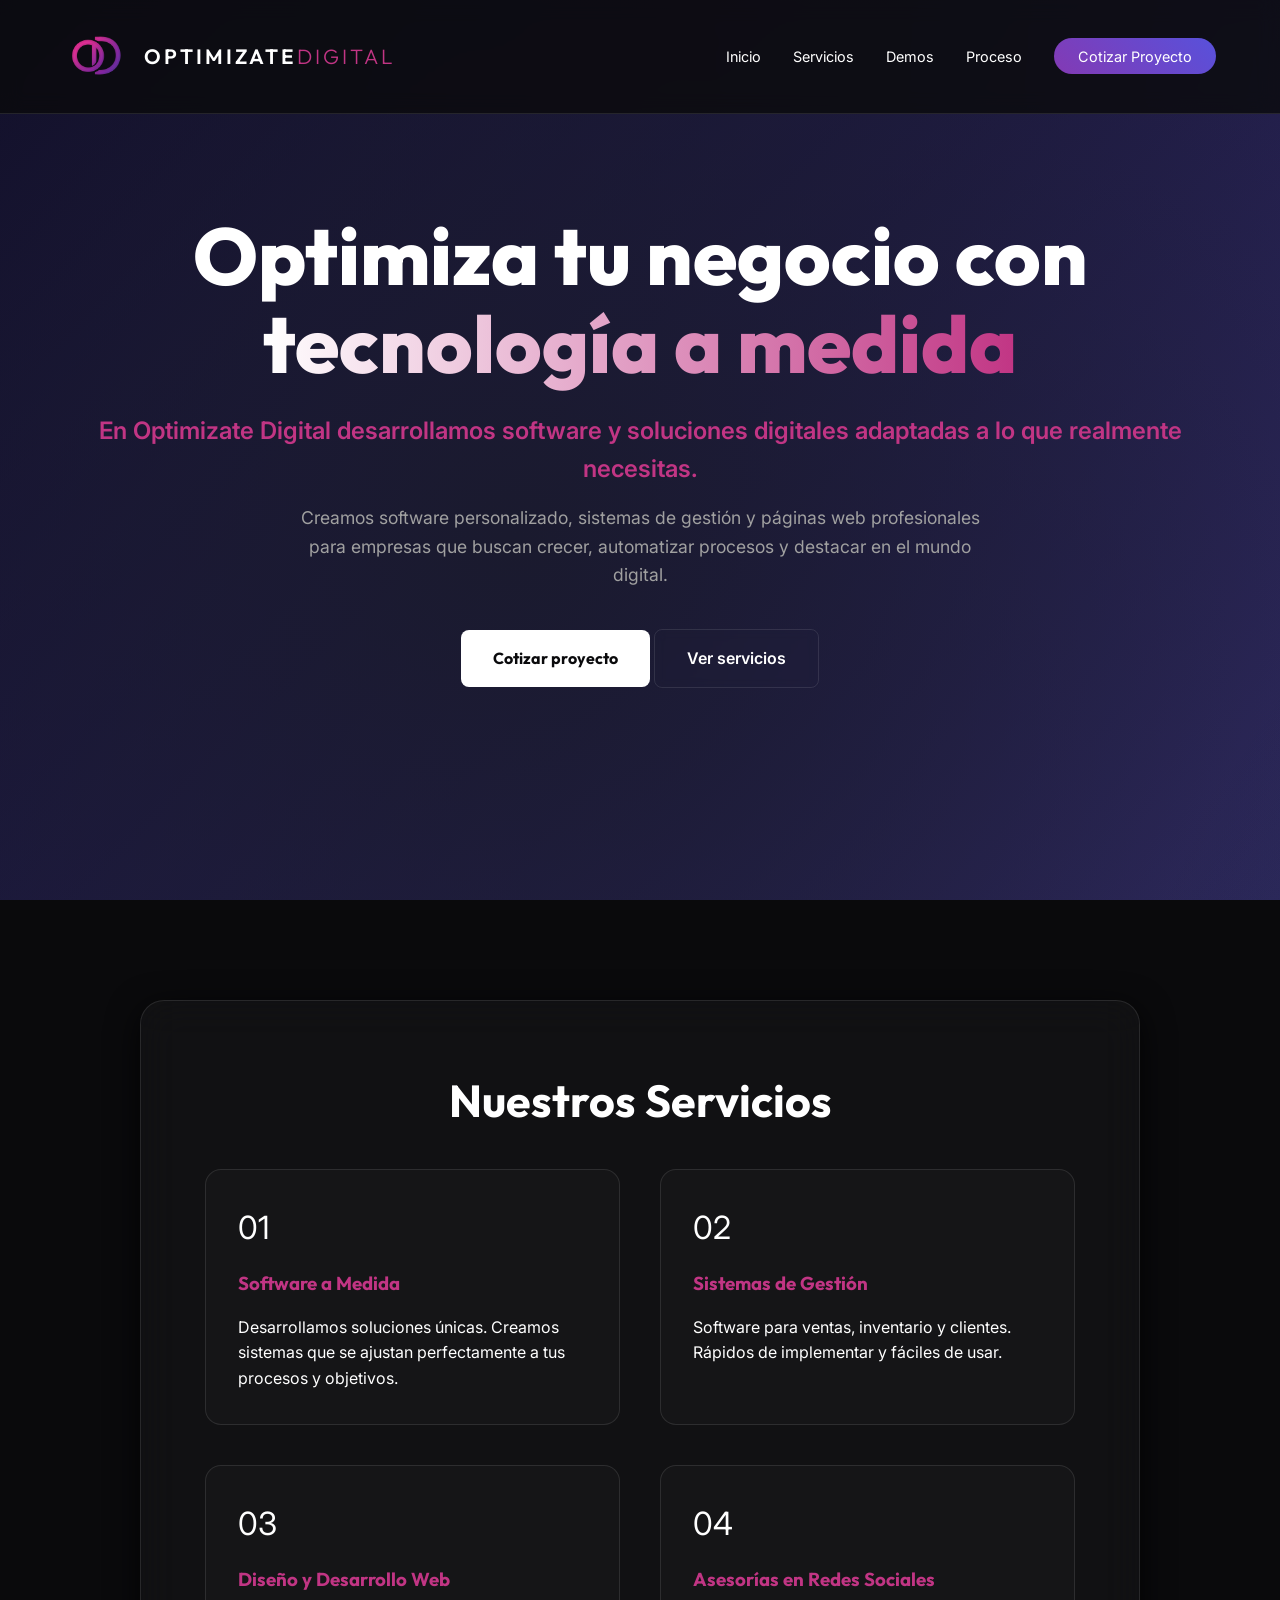
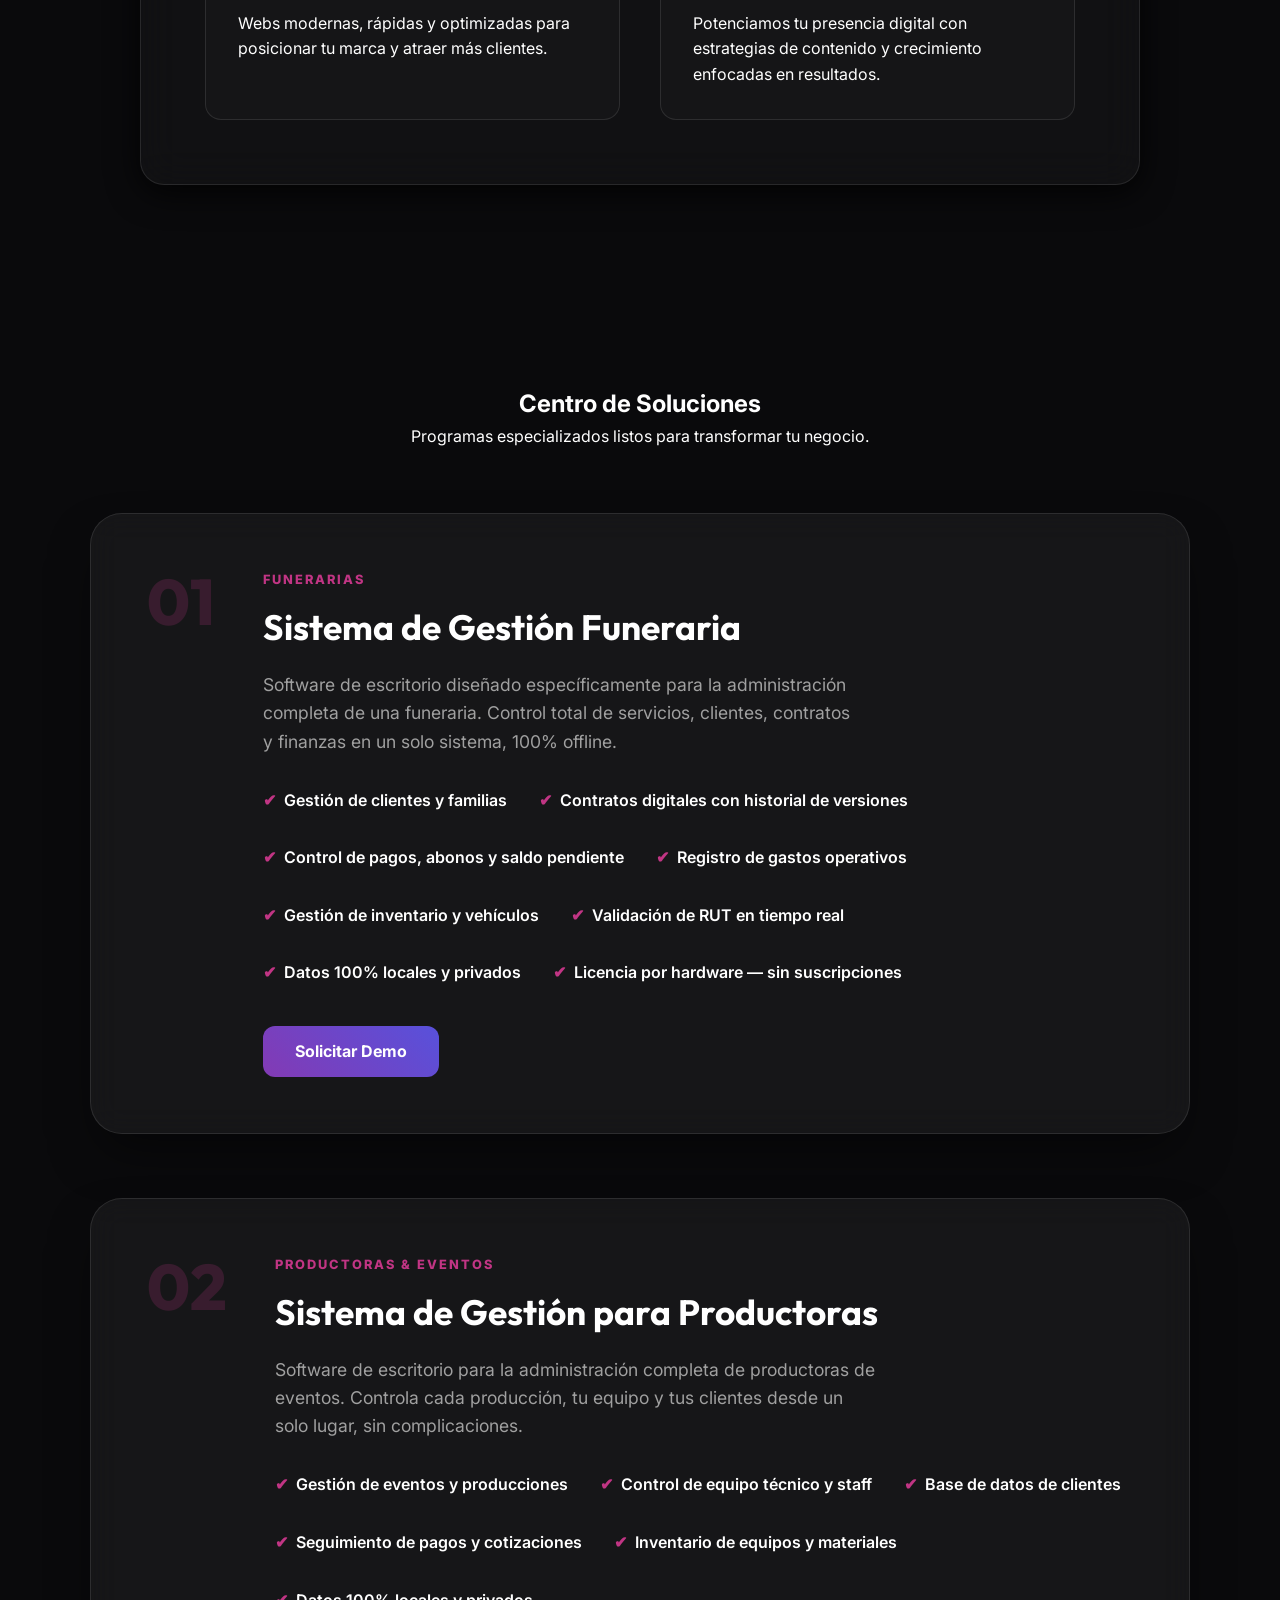
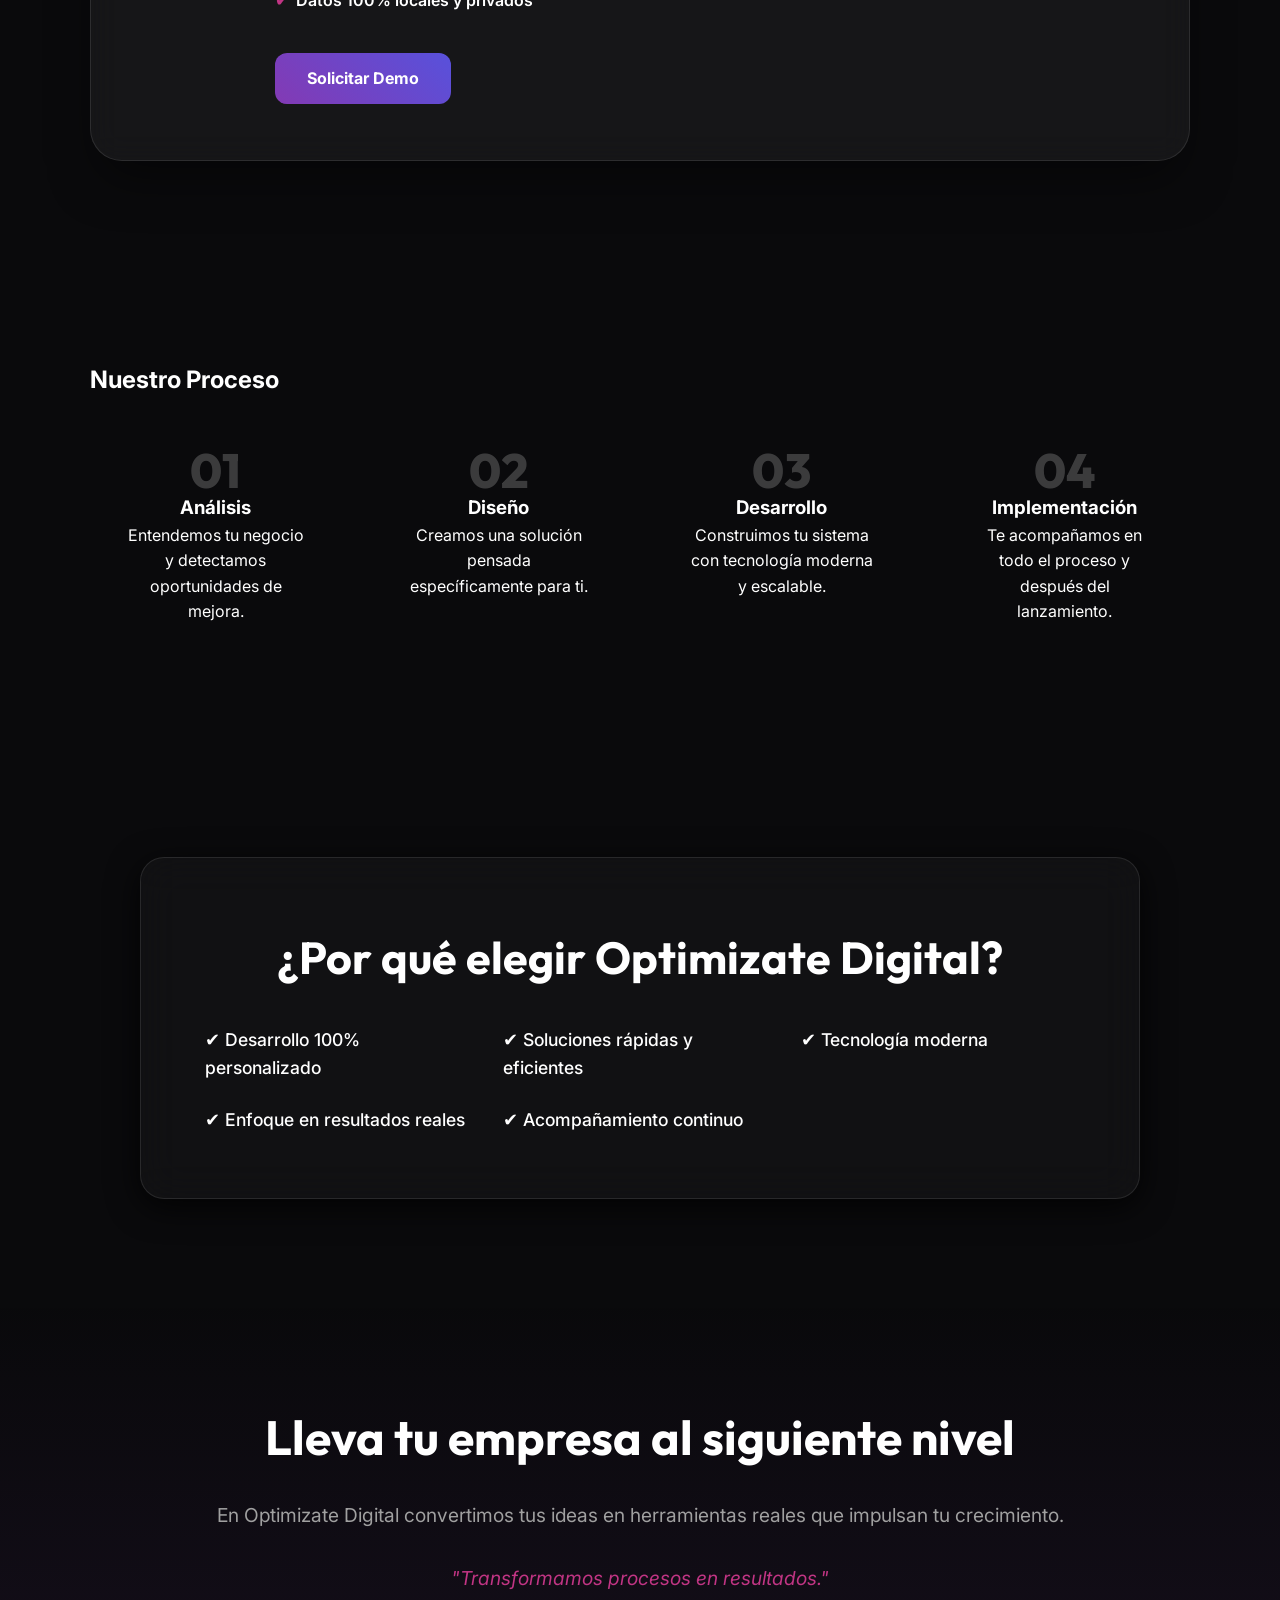
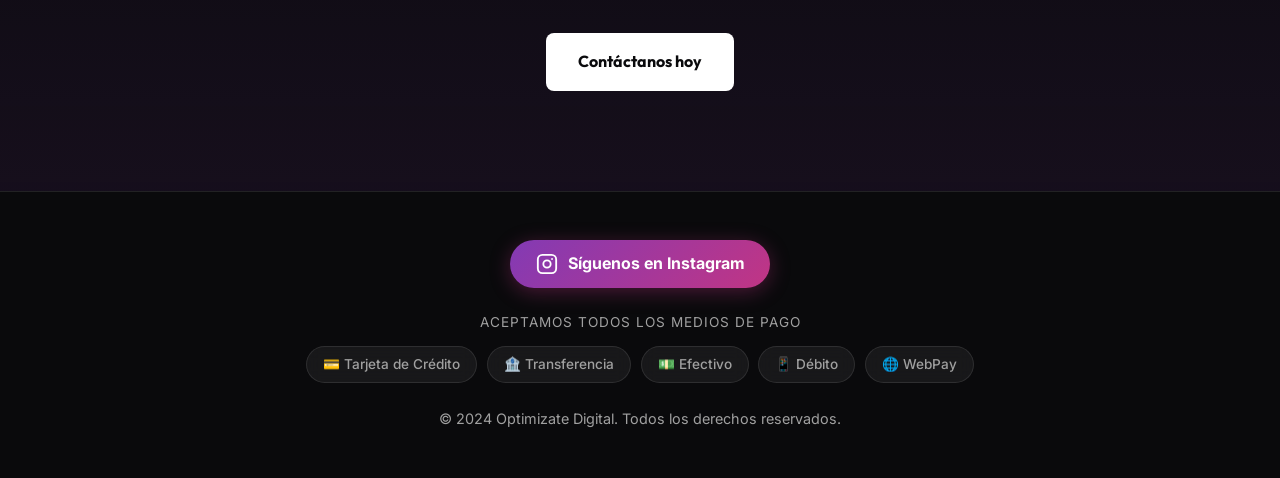
==== index.html @ 2bc9e26c "feat: actualizar correo de contacto a optimizatedigital@gmail.com" ====
<!DOCTYPE html>
<html lang="es">
<head>
    <meta charset="UTF-8">
    <meta name="viewport" content="width=device-width, initial-scale=1.0">
    <title>Optimizate Digital | Software y Soluciones a Medida</title>
    <meta name="description" content="En Optimizate Digital desarrollamos software, sistemas de gestión y páginas web profesionales adaptadas a tu negocio.">
    <link rel="preconnect" href="https://fonts.googleapis.com">
    <link rel="preconnect" href="https://fonts.gstatic.com" crossorigin>
    <link href="https://fonts.googleapis.com/css2?family=Outfit:wght@300;400;600;800&family=Inter:wght@300;400;600&display=swap" rel="stylesheet">
    <link rel="stylesheet" href="style.css">
</head>
<body>
    <div class="background-overlay"></div>
    
    <nav class="navbar">
        <a href="#home" class="logo-brand">
            <!-- Esperando tu nuevo logo (nómbralo logo.png y ponlo en esta carpeta) -->
            <img src="logo.png" alt="Logo Optimizate Digital" class="nav-logo">
            <div class="logo-text">
                OPTIMIZATE<span class="highlight">DIGITAL</span>
            </div>
        </a>
        <ul class="nav-links">
            <li><a href="#home">Inicio</a></li>
            <li><a href="#services">Servicios</a></li>
            <li><a href="#demos">Demos</a></li>
            <li><a href="#process">Proceso</a></li>
            <li><a href="#contact" class="btn-primary">Cotizar Proyecto</a></li>
        </ul>
        <button class="hamburger" id="hamburger" aria-label="Abrir menú">
            <span></span>
            <span></span>
            <span></span>
        </button>
    </nav>

    <!-- Mobile Nav Overlay -->
    <nav class="mobile-nav" id="mobileNav">
        <a href="#home" class="mobile-nav-link">Inicio</a>
        <a href="#services" class="mobile-nav-link">Servicios</a>
        <a href="#demos" class="mobile-nav-link">Demos</a>
        <a href="#process" class="mobile-nav-link">Proceso</a>
        <a href="#contact" class="btn-primary">Cotizar Proyecto</a>
    </nav>

    <main>
        <!-- Hero Section -->
        <section id="home" class="hero">
            <div class="hero-content">
                <h1 class="reveal">Optimiza tu negocio con <span>tecnología a medida</span></h1>
                <h3 class="reveal subtitle">En Optimizate Digital desarrollamos software y soluciones digitales adaptadas a lo que realmente necesitas.</h3>
                <p class="reveal description">Creamos software personalizado, sistemas de gestión y páginas web profesionales para empresas que buscan crecer, automatizar procesos y destacar en el mundo digital.</p>
                <div class="cta-group reveal">
                    <a href="#contact" class="btn-main">Cotizar proyecto</a>
                    <a href="#services" class="btn-secondary">Ver servicios</a>
                </div>
            </div>
        </section>

        <!-- Services Section -->
        <section id="services" class="details">
            <div class="glass-card reveal">
                <h2>Nuestros Servicios</h2>
                <div class="grid">
                    <div class="grid-item">
                        <div class="icon">01</div>
                        <h3>Software a Medida</h3>
                        <p>Desarrollamos soluciones únicas. Creamos sistemas que se ajustan perfectamente a tus procesos y objetivos.</p>
                    </div>
                    <div class="grid-item">
                        <div class="icon">02</div>
                        <h3>Sistemas de Gestión</h3>
                        <p>Software para ventas, inventario y clientes. Rápidos de implementar y fáciles de usar.</p>
                    </div>
                    <div class="grid-item">
                        <div class="icon">03</div>
                        <h3>Diseño y Desarrollo Web</h3>
                        <p>Webs modernas, rápidas y optimizadas para posicionar tu marca y atraer más clientes.</p>
                    </div>
                    <div class="grid-item">
                        <div class="icon">04</div>
                        <h3>Asesorías en Redes Sociales</h3>
                        <p>Potenciamos tu presencia digital con estrategias de contenido y crecimiento enfocadas en resultados.</p>
                    </div>
                </div>
            </div>
        </section>

        <!-- Demos Section -->
        <section id="demos" class="demos-container">
            <div class="container reveal">
                <div class="section-header">
                    <h2 class="section-title">Centro de Soluciones</h2>
                    <p class="section-subtitle">Programas especializados listos para transformar tu negocio.</p>
                </div>
                
                <div class="demos-list">
                    <!-- Demo 01: AURA -->
                    <article class="demo-card-v2 reveal">
                        <div class="card-number">01</div>
                        <div class="card-body">
                            <div class="card-tag">FUNERARIAS</div>
                            <h3>Sistema de Gestión Funeraria</h3>
                            <p>Software de escritorio diseñado específicamente para la administración completa de una funeraria. Control total de servicios, clientes, contratos y finanzas en un solo sistema, 100% offline.</p>
                            <ul class="card-features">
                                <li><span>✔</span> Gestión de clientes y familias</li>
                                <li><span>✔</span> Contratos digitales con historial de versiones</li>
                                <li><span>✔</span> Control de pagos, abonos y saldo pendiente</li>
                                <li><span>✔</span> Registro de gastos operativos</li>
                                <li><span>✔</span> Gestión de inventario y vehículos</li>
                                <li><span>✔</span> Validación de RUT en tiempo real</li>
                                <li><span>✔</span> Datos 100% locales y privados</li>
                                <li><span>✔</span> Licencia por hardware — sin suscripciones</li>
                            </ul>
                            <a href="#contact" class="btn-primary-small">Solicitar Demo</a>
                        </div>
                    </article>

                    <!-- Demo 02: Eventos -->
                    <article class="demo-card-v2 reveal">
                        <div class="card-number">02</div>
                        <div class="card-body">
                            <div class="card-tag">PRODUCTORAS &amp; EVENTOS</div>
                            <h3>Sistema de Gestión para Productoras</h3>
                            <p>Software de escritorio para la administración completa de productoras de eventos. Controla cada producción, tu equipo y tus clientes desde un solo lugar, sin complicaciones.</p>
                            <ul class="card-features">
                                <li><span>✔</span> Gestión de eventos y producciones</li>
                                <li><span>✔</span> Control de equipo técnico y staff</li>
                                <li><span>✔</span> Base de datos de clientes</li>
                                <li><span>✔</span> Seguimiento de pagos y cotizaciones</li>
                                <li><span>✔</span> Inventario de equipos y materiales</li>
                                <li><span>✔</span> Datos 100% locales y privados</li>
                            </ul>
                            <a href="#contact" class="btn-primary-small">Solicitar Demo</a>
                        </div>
                    </article>
                </div>
            </div>
        </section>

        <!-- Process Section -->
        <section id="process" class="process-section">
            <div class="container reveal">
                <h2 class="section-title">Nuestro Proceso</h2>
                <div class="process-grid">
                    <div class="process-step">
                        <span class="step-number">01</span>
                        <h3>Análisis</h3>
                        <p>Entendemos tu negocio y detectamos oportunidades de mejora.</p>
                    </div>
                    <div class="process-step">
                        <span class="step-number">02</span>
                        <h3>Diseño</h3>
                        <p>Creamos una solución pensada específicamente para ti.</p>
                    </div>
                    <div class="process-step">
                        <span class="step-number">03</span>
                        <h3>Desarrollo</h3>
                        <p>Construimos tu sistema con tecnología moderna y escalable.</p>
                    </div>
                    <div class="process-step">
                        <span class="step-number">04</span>
                        <h3>Implementación</h3>
                        <p>Te acompañamos en todo el proceso y después del lanzamiento.</p>
                    </div>
                </div>
            </div>
        </section>

        <!-- Why Us Section -->
        <section id="why-us" class="why-us">
            <div class="glass-card reveal">
                <h2>¿Por qué elegir Optimizate Digital?</h2>
                <ul class="check-list">
                    <li>✔ Desarrollo 100% personalizado</li>
                    <li>✔ Soluciones rápidas y eficientes</li>
                    <li>✔ Tecnología moderna</li>
                    <li>✔ Enfoque en resultados reales</li>
                    <li>✔ Acompañamiento continuo</li>
                </ul>
            </div>
        </section>

        <!-- Final CTA -->
        <section id="contact" class="final-cta reveal">
            <h2>Lleva tu empresa al siguiente nivel</h2>
            <p>En Optimizate Digital convertimos tus ideas en herramientas reales que impulsan tu crecimiento.</p>
            <p class="slogan">"Transformamos procesos en resultados."</p>
            <a href="mailto:optimizatedigital@gmail.com" class="btn-main">Contáctanos hoy</a>
        </section>
    </main>

    <footer class="footer">
        <div class="social-links" style="margin-bottom: 1rem;">
            <a href="https://www.instagram.com/optimizate_digital?igsh=MXhqeW9xbjgxbDViNw%3D%3D&utm_source=qr" target="_blank" rel="noopener noreferrer" class="instagram-link">
                <svg xmlns="http://www.w3.org/2000/svg" width="22" height="22" viewBox="0 0 24 24" fill="none" stroke="currentColor" stroke-width="2" stroke-linecap="round" stroke-linejoin="round">
                    <rect x="2" y="2" width="20" height="20" rx="5" ry="5"></rect>
                    <circle cx="12" cy="12" r="4"></circle>
                    <circle cx="17.5" cy="6.5" r="1" fill="currentColor" stroke="none"></circle>
                </svg>
                Síguenos en Instagram
            </a>
        </div>

        <!-- Medios de Pago -->
        <div class="payment-methods">
            <p class="payment-title">Aceptamos todos los medios de pago</p>
            <div class="payment-icons">
                <span class="payment-badge">💳 Tarjeta de Crédito</span>
                <span class="payment-badge">🏦 Transferencia</span>
                <span class="payment-badge">💵 Efectivo</span>
                <span class="payment-badge">📱 Débito</span>
                <span class="payment-badge">🌐 WebPay</span>
            </div>
        </div>

        <p>&copy; 2024 Optimizate Digital. Todos los derechos reservados.</p>
    </footer>

    <script src="script.js"></script>
    <script>
        // Hamburger menu toggle
        const hamburger = document.getElementById('hamburger');
        const mobileNav = document.getElementById('mobileNav');
        const mobileLinks = mobileNav.querySelectorAll('a');

        hamburger.addEventListener('click', () => {
            hamburger.classList.toggle('active');
            mobileNav.classList.toggle('open');
            document.body.style.overflow = mobileNav.classList.contains('open') ? 'hidden' : '';
        });

        mobileLinks.forEach(link => {
            link.addEventListener('click', () => {
                hamburger.classList.remove('active');
                mobileNav.classList.remove('open');
                document.body.style.overflow = '';
            });
        });
    </script>
</body>
</html>
---- style.css ----
:root {
    --primary: #833ab4;
    --primary-light: #c13584;
    --accent: #5851db;
    --background: #0a0a0c;
    --glass: rgba(255, 255, 255, 0.03);
    --glass-bg: rgba(255, 255, 255, 0.06);
    --glass-border: rgba(255, 255, 255, 0.1);
    --text: #ffffff;
    --text-dim: #a0a0a0;
    --font-heading: 'Outfit', sans-serif;
    --font-body: 'Inter', sans-serif;
    --shadow: 0 8px 32px 0 rgba(0, 0, 0, 0.8);
}

* {
    margin: 0;
    padding: 0;
    box-sizing: border-box;
    scroll-behavior: smooth;
}

body {
    background-color: var(--background);
    color: var(--text);
    font-family: var(--font-body);
    line-height: 1.6;
    overflow-x: hidden;
}

.background-overlay {
    position: fixed;
    top: 0;
    left: 0;
    width: 100%;
    height: 100%;
    z-index: -1;
    background: radial-gradient(circle at 20% 30%, #1a1a2e 0%, transparent 40%),
                radial-gradient(circle at 80% 70%, #16213e 0%, transparent 40%),
                linear-gradient(135deg, #0f0c29, #302b63, #24243e);
    background-size: 200% 200%;
    animation: gradientMove 15s ease infinite;
}

@keyframes gradientMove {
    0% { background-position: 0% 50%; }
    50% { background-position: 100% 50%; }
    100% { background-position: 0% 50%; }
}

/* Navbar */
.navbar {
    position: fixed;
    top: 0;
    width: 100%;
    display: flex;
    justify-content: space-between;
    align-items: center;
    padding: 1rem 5%;
    background: rgba(10, 10, 12, 0.9);
    backdrop-filter: blur(10px);
    z-index: 1000;
    border-bottom: 1px solid var(--glass-border);
}

/* Hamburger Menu */
.hamburger {
    display: none;
    flex-direction: column;
    justify-content: center;
    gap: 5px;
    cursor: pointer;
    padding: 4px;
    background: none;
    border: none;
    z-index: 1100;
}

.hamburger span {
    display: block;
    width: 24px;
    height: 2px;
    background: var(--text);
    border-radius: 2px;
    transition: all 0.3s ease;
}

.hamburger.active span:nth-child(1) {
    transform: translateY(7px) rotate(45deg);
}

.hamburger.active span:nth-child(2) {
    opacity: 0;
}

.hamburger.active span:nth-child(3) {
    transform: translateY(-7px) rotate(-45deg);
}

.mobile-nav {
    display: none;
    position: fixed;
    top: 0;
    left: 0;
    width: 100%;
    height: 100vh;
    background: rgba(10, 10, 12, 0.97);
    backdrop-filter: blur(20px);
    z-index: 999;
    flex-direction: column;
    align-items: center;
    justify-content: center;
    gap: 2.5rem;
}

.mobile-nav.open {
    display: flex;
}

.mobile-nav a {
    text-decoration: none;
    color: var(--text);
    font-size: 1.6rem;
    font-family: var(--font-heading);
    font-weight: 600;
    transition: color 0.3s;
}

.mobile-nav a:hover {
    color: var(--primary-light);
}

.mobile-nav .btn-primary {
    font-size: 1.1rem;
    padding: 0.8rem 2rem;
}

.logo-brand {
    display: flex;
    align-items: center;
    gap: 15px;
    text-decoration: none !important;
    transition: opacity 0.3s;
}

.nav-logo {
    height: 65px; /* Altura ideal, sin márgenes blancos */
    width: auto;
    object-fit: contain;
}

.logo-text {
    font-family: var(--font-heading);
    font-weight: 600; /* Se reduce el grosor para dar un aspecto más premium */
    font-size: 1.3rem; /* Tamaño más sutil */
    letter-spacing: 3px; /* Más espaciado entre letras es clave en diseño elegante */
    color: var(--text) !important;
}

.logo-text .highlight {
    color: var(--primary-light) !important;
    font-weight: 300;
}

.logo-brand:hover {
    opacity: 0.8;
}

.nav-links {
    display: flex;
    list-style: none;
    gap: 2rem;
    align-items: center;
}

.nav-links a {
    text-decoration: none;
    color: var(--text);
    font-weight: 400;
    font-size: 0.9rem;
    transition: color 0.3s;
}

.nav-links a:hover {
    color: var(--primary-light);
}

/* Buttons */
.btn-primary {
    background: linear-gradient(45deg, var(--primary), var(--accent));
    padding: 0.6rem 1.5rem;
    border-radius: 50px;
    font-weight: 600;
}

.btn-main {
    display: inline-block;
    padding: 1rem 2rem;
    background: var(--text);
    color: var(--background);
    text-decoration: none;
    border-radius: 8px;
    font-weight: 700;
    font-family: var(--font-heading);
    transition: transform 0.3s, box-shadow 0.3s;
}

.btn-main:hover {
    transform: translateY(-3px);
    box-shadow: 0 10px 20px rgba(255,255,255,0.1);
}

.btn-secondary {
    display: inline-block;
    padding: 1rem 2rem;
    border: 1px solid var(--glass-border);
    color: var(--text);
    text-decoration: none;
    border-radius: 8px;
    font-weight: 600;
    backdrop-filter: blur(5px);
    transition: background 0.3s;
}

.btn-secondary:hover {
    background: var(--glass);
}

/* Hero Section */
.hero {
    height: 100vh;
    display: flex;
    align-items: center;
    justify-content: center;
    text-align: center;
    padding: 0 5%;
}

.hero-content h1 {
    font-family: var(--font-heading);
    font-size: clamp(2.5rem, 8vw, 5rem);
    line-height: 1.1;
    margin-bottom: 1.5rem;
    font-weight: 800;
}

.hero-content h1 span {
    background: linear-gradient(to right, #fff, var(--primary-light));
    -webkit-background-clip: text;
    -webkit-text-fill-color: transparent;
}

.hero-content h3.subtitle {
    font-size: 1.5rem;
    color: var(--primary-light);
    margin-bottom: 1rem;
    font-weight: 600;
}

.hero-content p.description {
    font-size: 1.1rem;
    color: var(--text-dim);
    max-width: 700px;
    margin: 0 auto 2.5rem;
}

/* Sections */
.details, .process-section, .why-us, .final-cta {
    padding: 100px 5%;
    display: flex;
    flex-direction: column;
    align-items: center;
}

.glass-card {
    background: var(--glass);
    backdrop-filter: blur(20px);
    border: 1px solid var(--glass-border);
    border-radius: 24px;
    padding: 4rem;
    max-width: 1000px;
    box-shadow: var(--shadow);
    width: 100%;
}

.glass-card h2 {
    font-family: var(--font-heading);
    font-size: 2.8rem;
    margin-bottom: 2rem;
    text-align: center;
}

.grid {
    display: grid;
    grid-template-columns: repeat(auto-fit, minmax(280px, 1fr));
    gap: 2.5rem;
    margin-top: 2rem;
}

.grid-item {
    padding: 2rem;
    background: rgba(255, 255, 255, 0.02);
    border-radius: 16px;
    border: 1px solid var(--glass-border);
    transition: transform 0.3s;
}

.grid-item:hover {
    transform: translateY(-10px);
    background: rgba(255, 255, 255, 0.05);
}

.grid-item .icon {
    font-size: 2rem;
    margin-bottom: 1rem;
}

.grid-item h3 {
    font-family: var(--font-heading);
    margin-bottom: 1rem;
    color: var(--primary-light);
}

/* Process Section */
.process-grid {
    display: grid;
    grid-template-columns: repeat(auto-fit, minmax(200px, 1fr));
    gap: 2rem;
    width: 100%;
    max-width: 1100px;
}

.process-step {
    text-align: center;
    position: relative;
    padding: 2rem;
}

.step-number {
    font-family: var(--font-heading);
    font-size: 3rem;
    font-weight: 800;
    opacity: 0.2;
    display: block;
    margin-bottom: -1rem;
}

/* Why Us List */
.check-list {
    list-style: none;
    display: grid;
    grid-template-columns: repeat(auto-fit, minmax(250px, 1fr));
    gap: 1.5rem;
}

.check-list li {
    font-size: 1.1rem;
    font-weight: 500;
}

/* Final CTA */
.final-cta {
    text-align: center;
    background: linear-gradient(to bottom, transparent, rgba(131, 58, 180, 0.1));
}

.final-cta h2 {
    font-size: 3rem;
    font-family: var(--font-heading);
    margin-bottom: 1.5rem;
}

.final-cta p {
    font-size: 1.2rem;
    margin-bottom: 2rem;
    color: var(--text-dim);
}

.final-cta .slogan {
    font-style: italic;
    color: var(--primary-light);
    margin-bottom: 2.5rem;
}

/* Demos Section V2 */
.demos-container {
    padding: 100px 5%;
}

.section-header {
    text-align: center;
    margin-bottom: 4rem;
}

.demos-list {
    display: flex;
    flex-direction: column;
    gap: 4rem;
    max-width: 1100px;
    margin: 0 auto;
}

.demo-card-v2 {
    display: flex;
    gap: 3rem;
    background: rgba(255, 255, 255, 0.05);
    backdrop-filter: blur(15px);
    border: 1px solid rgba(255, 255, 255, 0.1);
    padding: 3.5rem;
    border-radius: 32px;
    position: relative;
    box-shadow: 0 25px 50px -12px rgba(0, 0, 0, 0.5);
    transition: transform 0.3s ease, border-color 0.3s;
}

.demo-card-v2:hover {
    transform: translateY(-5px);
    border-color: var(--primary-light);
}

.card-number {
    font-family: var(--font-heading);
    font-size: 4rem;
    font-weight: 800;
    color: var(--primary-light);
    opacity: 0.2;
    line-height: 1;
}

.card-body {
    flex: 1;
}

.card-tag {
    font-size: 0.8rem;
    font-weight: 800;
    color: var(--primary-light);
    letter-spacing: 2px;
    margin-bottom: 0.5rem;
}

.card-body h3 {
    font-family: var(--font-heading);
    font-size: 2.2rem;
    margin-bottom: 1rem;
}

.card-body p {
    font-size: 1.1rem;
    color: var(--text-dim);
    margin-bottom: 2rem;
    max-width: 600px;
}

.card-features {
    list-style: none;
    padding: 0;
    margin-bottom: 2.5rem;
    display: flex;
    gap: 2rem;
    flex-wrap: wrap;
}

.card-features li {
    display: flex;
    align-items: center;
    gap: 0.5rem;
    font-weight: 600;
}

.card-features li span {
    color: var(--primary-light);
}

.btn-primary-small {
    display: inline-block;
    padding: 0.8rem 2rem;
    background: linear-gradient(45deg, var(--primary), var(--accent));
    color: white;
    text-decoration: none;
    border-radius: 12px;
    font-weight: 700;
    transition: opacity 0.3s;
}

.btn-primary-small:hover {
    opacity: 0.9;
}



/* Footer */
.footer {
    padding: 3rem 5%;
    text-align: center;
    border-top: 1px solid var(--glass-border);
    color: var(--text-dim);
    font-size: 0.9rem;
}

.instagram-link {
    display: inline-flex;
    align-items: center;
    gap: 10px;
    color: #ffffff;
    text-decoration: none;
    font-weight: 700;
    font-size: 1rem;
    background: linear-gradient(135deg, #833ab4, #c13584);
    padding: 0.7rem 1.6rem;
    border-radius: 50px;
    box-shadow: 0 4px 20px rgba(193, 53, 132, 0.35);
    transition: opacity 0.3s, transform 0.3s;
}

.instagram-link:hover {
    opacity: 0.85;
    transform: translateY(-2px);
}

/* Medios de Pago */
.payment-methods {
    margin: 1.5rem 0;
}

.payment-title {
    font-size: 0.85rem;
    color: var(--text-dim);
    letter-spacing: 1px;
    text-transform: uppercase;
    margin-bottom: 0.8rem;
}

.payment-icons {
    display: flex;
    flex-wrap: wrap;
    justify-content: center;
    gap: 0.6rem;
}

.payment-badge {
    display: inline-flex;
    align-items: center;
    gap: 6px;
    padding: 0.4rem 1rem;
    border-radius: 999px;
    border: 1px solid var(--glass-border);
    background: var(--glass-bg);
    color: var(--text-dim);
    font-size: 0.85rem;
    font-weight: 500;
    backdrop-filter: blur(8px);
}

/* Reveal Animation */
.reveal {
    opacity: 0;
    transform: translateY(30px);
    transition: all 1s ease-out;
}

.reveal.active {
    opacity: 1;
    transform: translateY(0);
}

/* =====================
   RESPONSIVE - MOBILE
===================== */
@media (max-width: 768px) {

    /* Navbar */
    .nav-links { display: none; }
    .hamburger { display: flex; }
    .navbar { padding: 0.9rem 5%; }
    .nav-logo { height: 48px; }
    .logo-text { font-size: 1rem; letter-spacing: 2px; }

    /* Hero */
    .hero { padding: 0 6%; height: auto; min-height: 100svh; padding-top: 90px; padding-bottom: 60px; }
    .hero-content h1 { font-size: clamp(2rem, 9vw, 3rem); margin-bottom: 1rem; }
    .hero-content h3.subtitle { font-size: 1rem; margin-bottom: 0.8rem; }
    .hero-content p.description { font-size: 0.95rem; margin-bottom: 2rem; }
    .cta-group {
        display: flex;
        flex-direction: column;
        align-items: center;
        gap: 1rem;
    }
    .btn-main, .btn-secondary { width: 100%; text-align: center; padding: 0.9rem 1.5rem; }

    /* Sections general */
    .details, .process-section, .why-us, .final-cta {
        padding: 60px 5%;
    }

    /* Glass Card */
    .glass-card { padding: 1.8rem 1.5rem; border-radius: 18px; }
    .glass-card h2 { font-size: 1.8rem; margin-bottom: 1.5rem; }

    /* Services Grid */
    .grid { grid-template-columns: 1fr; gap: 1.2rem; }
    .grid-item { padding: 1.5rem; }

    /* Process Section */
    .process-grid {
        grid-template-columns: 1fr 1fr;
        gap: 1rem;
    }
    .process-step { padding: 1.2rem; }
    .step-number { font-size: 2.2rem; }

    /* Why Us */
    .check-list {
        grid-template-columns: 1fr;
        gap: 1rem;
    }
    .check-list li { font-size: 1rem; }

    /* Demos Section */
    .demos-container { padding: 60px 5%; }
    .section-header { margin-bottom: 2rem; }
    .section-header h2 { font-size: 1.9rem; }
    .demos-list { gap: 2rem; }
    .demo-card-v2 {
        flex-direction: column;
        padding: 1.8rem 1.5rem;
        border-radius: 20px;
        gap: 0.8rem;
    }
    .card-number { font-size: 2.8rem; margin-bottom: 0; }
    .card-body h3 { font-size: 1.5rem; margin-bottom: 0.7rem; }
    .card-body p { font-size: 0.95rem; margin-bottom: 1.5rem; }
    .card-features {
        flex-direction: column;
        gap: 0.5rem;
        margin-bottom: 1.5rem;
    }
    .card-features li { font-size: 0.9rem; }
    .btn-primary-small { width: 100%; text-align: center; padding: 0.9rem; }

    /* Final CTA */
    .final-cta h2 { font-size: 1.9rem; }
    .final-cta p { font-size: 1rem; }
    .final-cta .btn-main { width: auto; }

    /* Footer */
    .footer { padding: 2rem 5%; }
    .payment-icons { gap: 0.4rem; }
    .payment-badge { font-size: 0.78rem; padding: 0.3rem 0.7rem; }
}
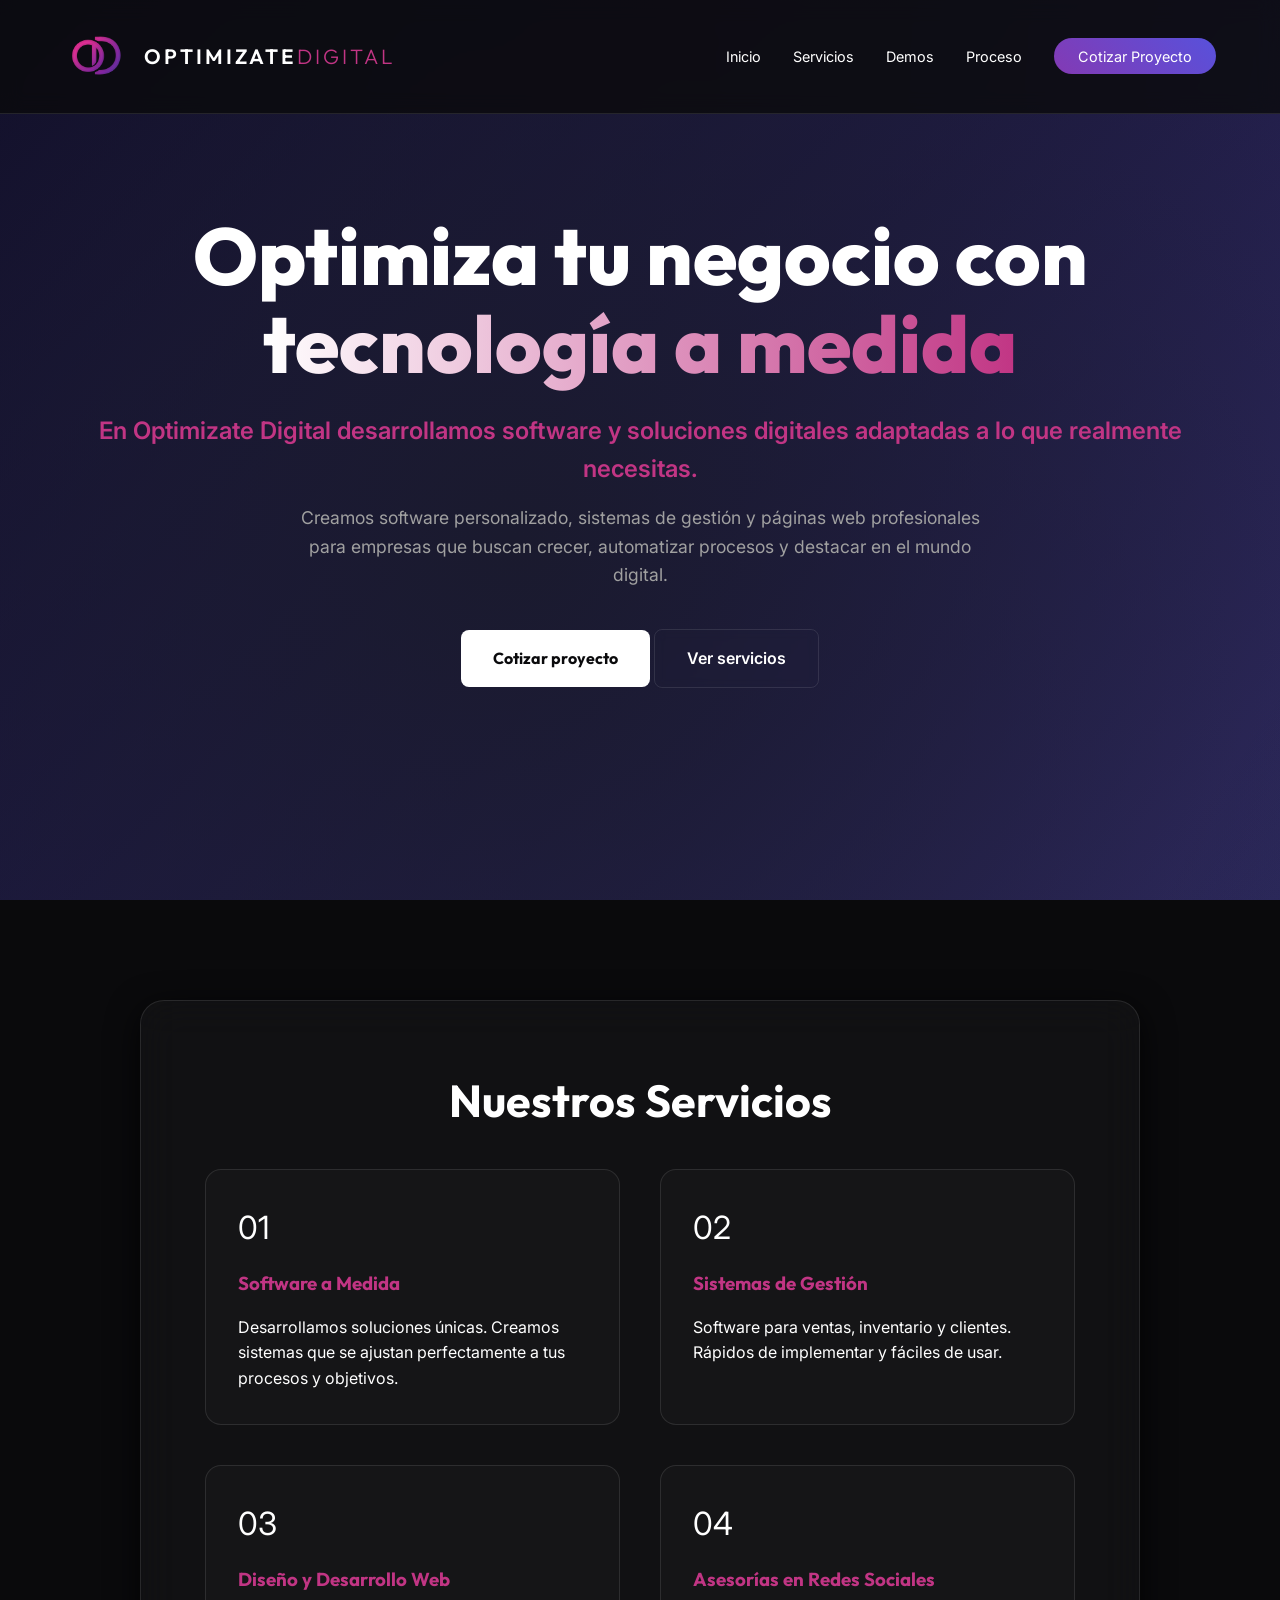
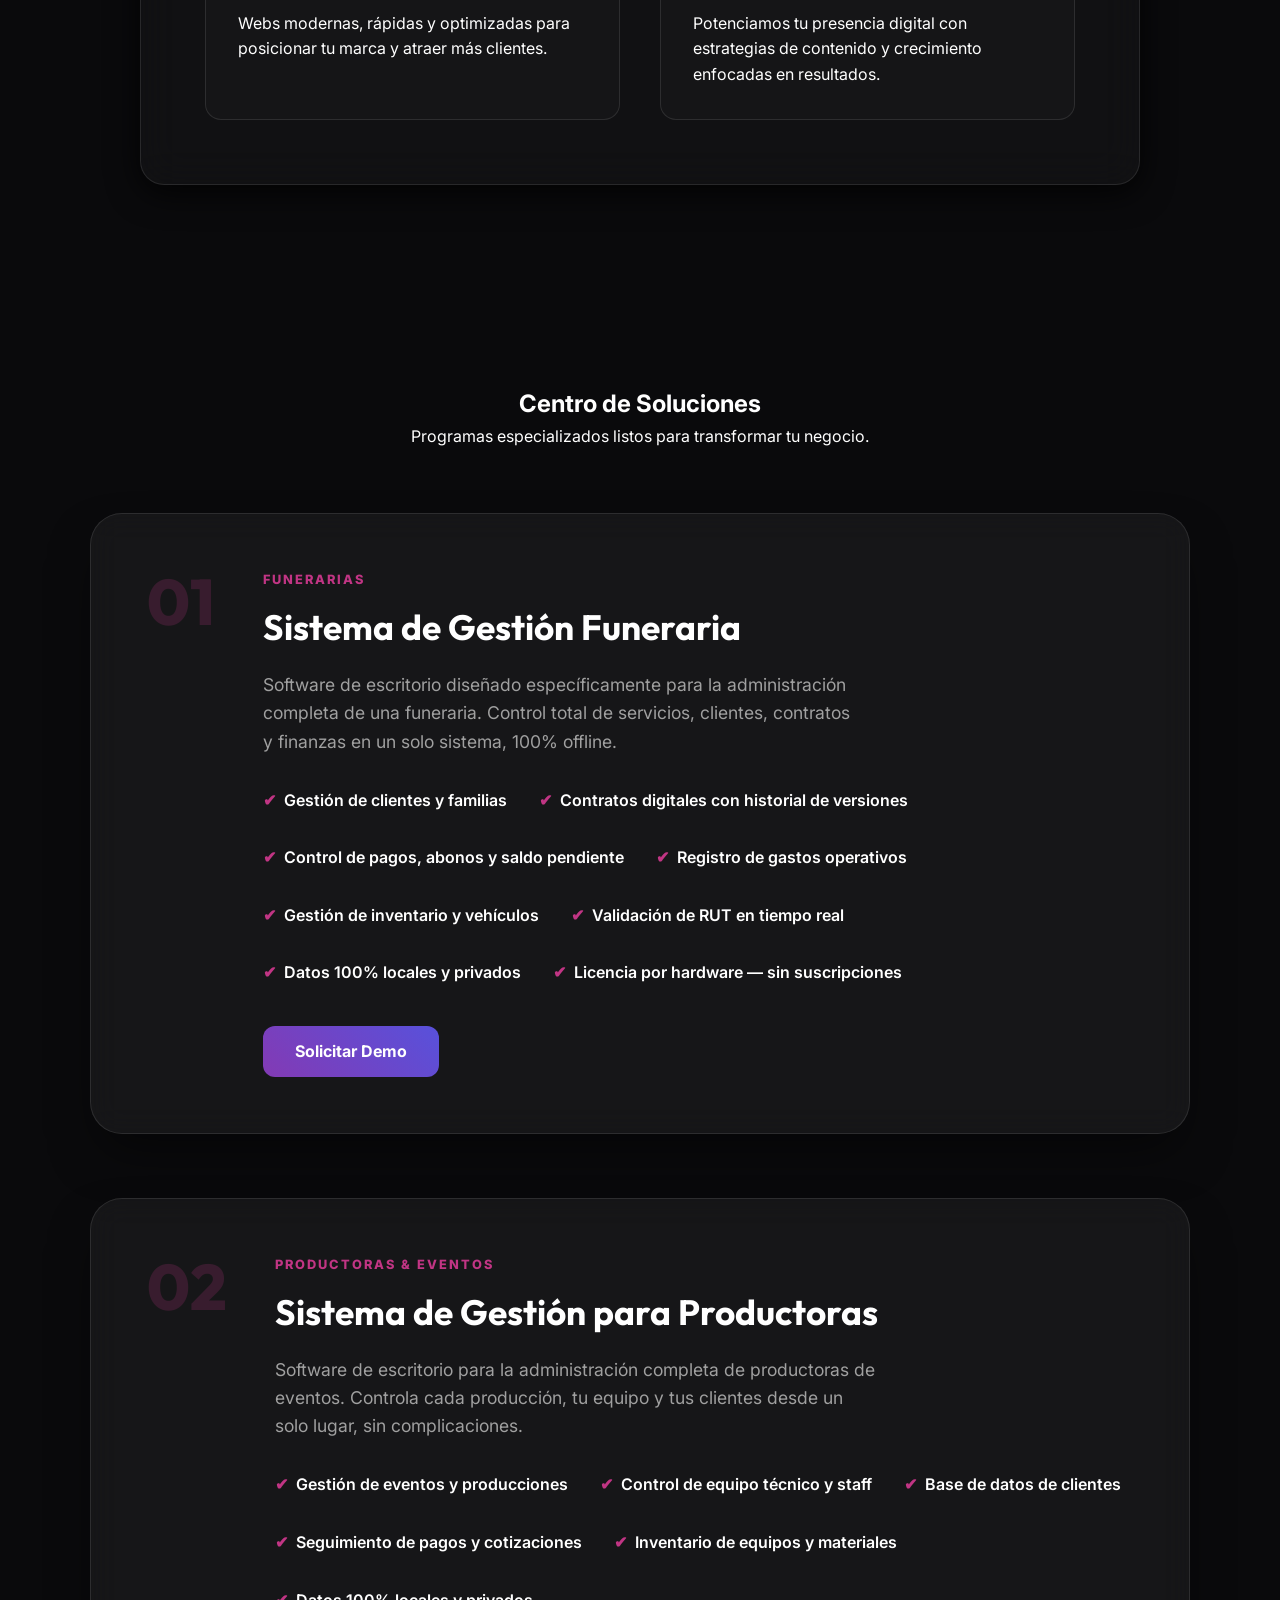
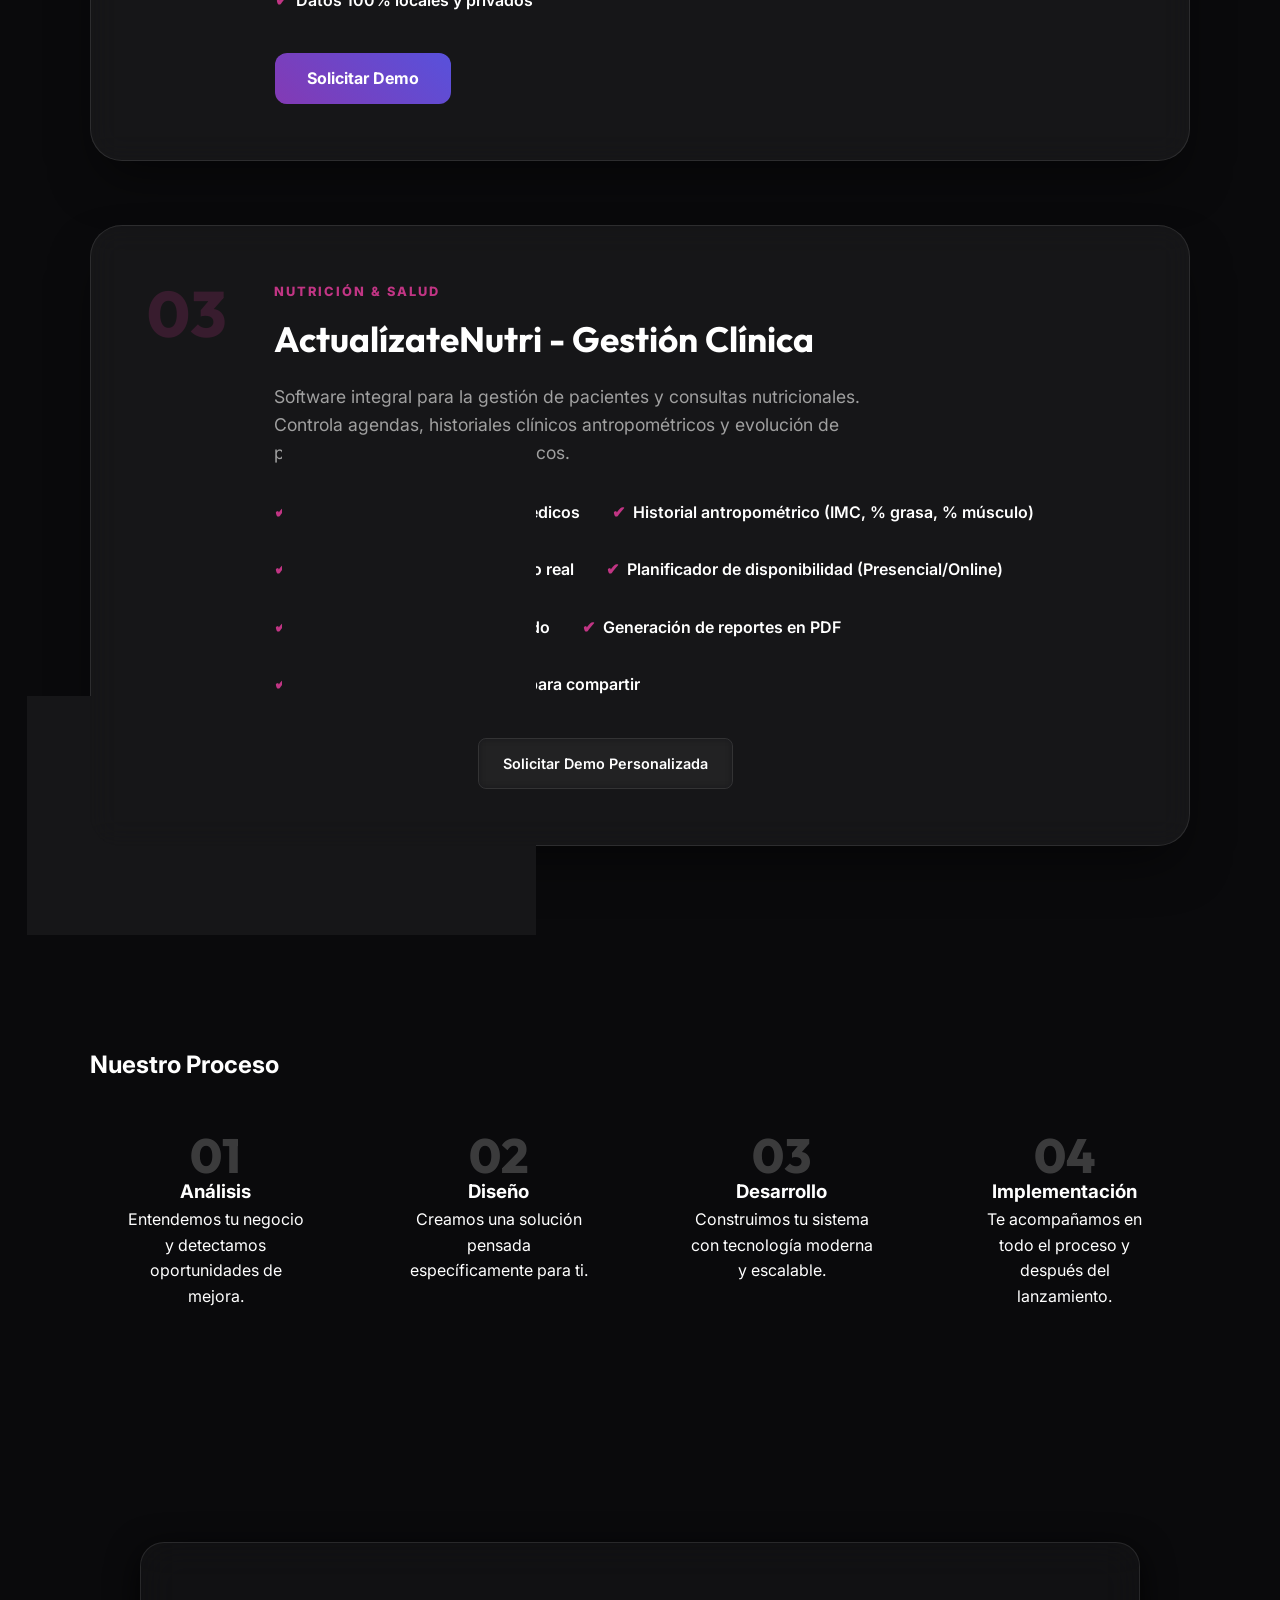
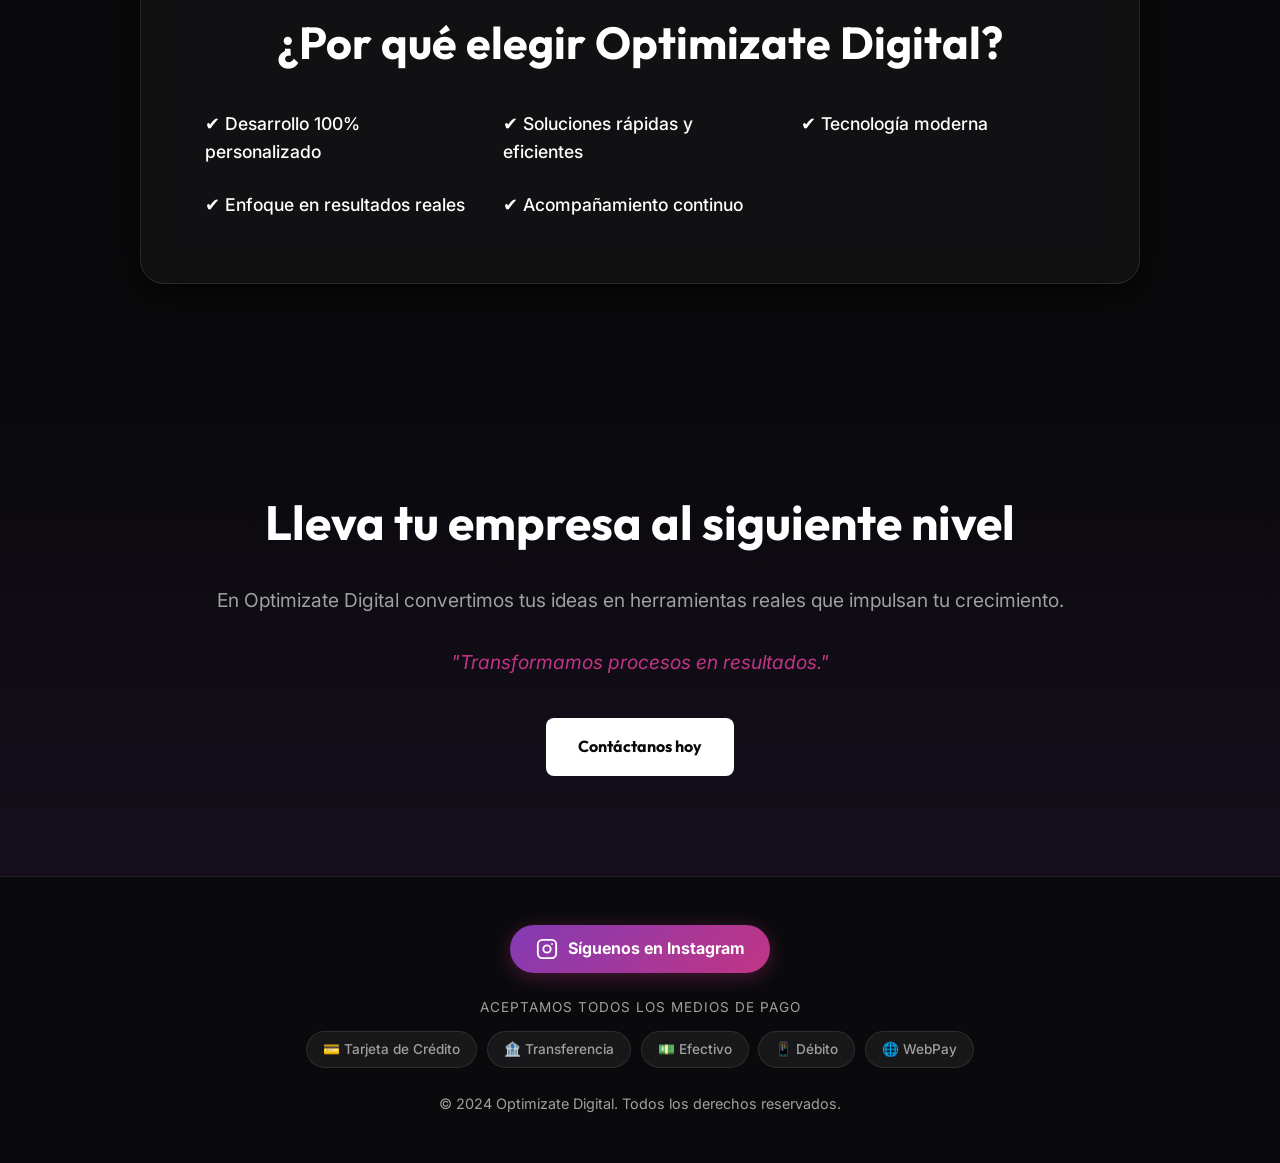
==== commit 8ffd8676: "Add ActualízateNutri demo and update landing page" ====
--- a/index.html
+++ b/index.html
@@ -135,6 +135,29 @@
                             <a href="#contact" class="btn-primary-small">Solicitar Demo</a>
                         </div>
                     </article>
+
+                    <!-- Demo 03: ActualízateNutri -->
+                    <article class="demo-card-v2 reveal">
+                        <div class="card-number">03</div>
+                        <div class="card-body">
+                            <div class="card-tag">NUTRICIÓN &amp; SALUD</div>
+                            <h3>ActualízateNutri - Gestión Clínica</h3>
+                            <p>Software integral para la gestión de pacientes y consultas nutricionales. Controla agendas, historiales clínicos antropométricos y evolución de pacientes con gráficos automáticos.</p>
+                            <ul class="card-features">
+                                <li><span>✔</span> Ficha clínica y antecedentes médicos</li>
+                                <li><span>✔</span> Historial antropométrico (IMC, % grasa, % músculo)</li>
+                                <li><span>✔</span> Gráficos de evolución en tiempo real</li>
+                                <li><span>✔</span> Planificador de disponibilidad (Presencial/Online)</li>
+                                <li><span>✔</span> Agendamiento de citas integrado</li>
+                                <li><span>✔</span> Generación de reportes en PDF</li>
+                                <li><span>✔</span> Link de reserva personalizado para compartir</li>
+                            </ul>
+                            <div style="display: flex; gap: 1rem; flex-wrap: wrap;">
+                                <a href="demo-nutricion/index.html" class="btn-primary-small" target="_blank">Probar Software</a>
+                                <a href="#contact" class="btn-secondary" style="padding: 0.8rem 1.5rem; font-size: 0.9rem;">Solicitar Demo Personalizada</a>
+                            </div>
+                        </div>
+                    </article>
                 </div>
             </div>
         </section>
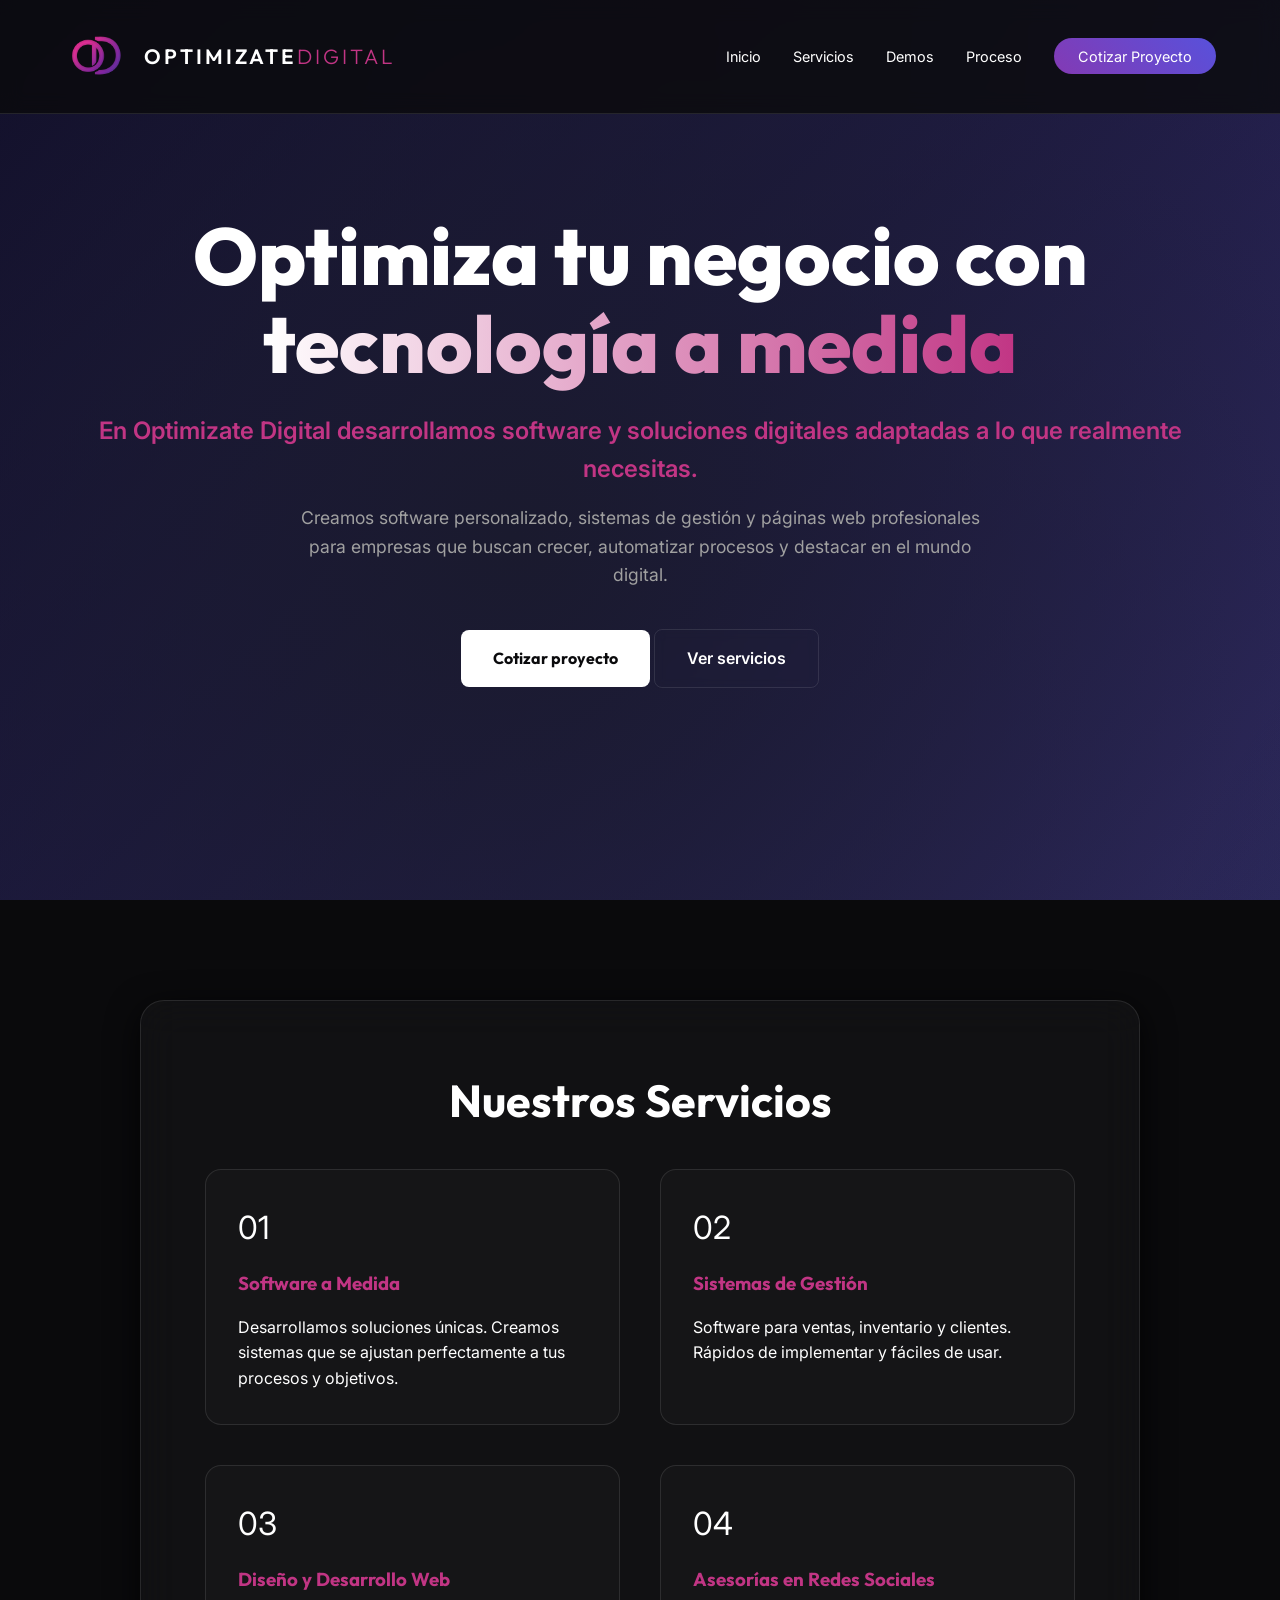
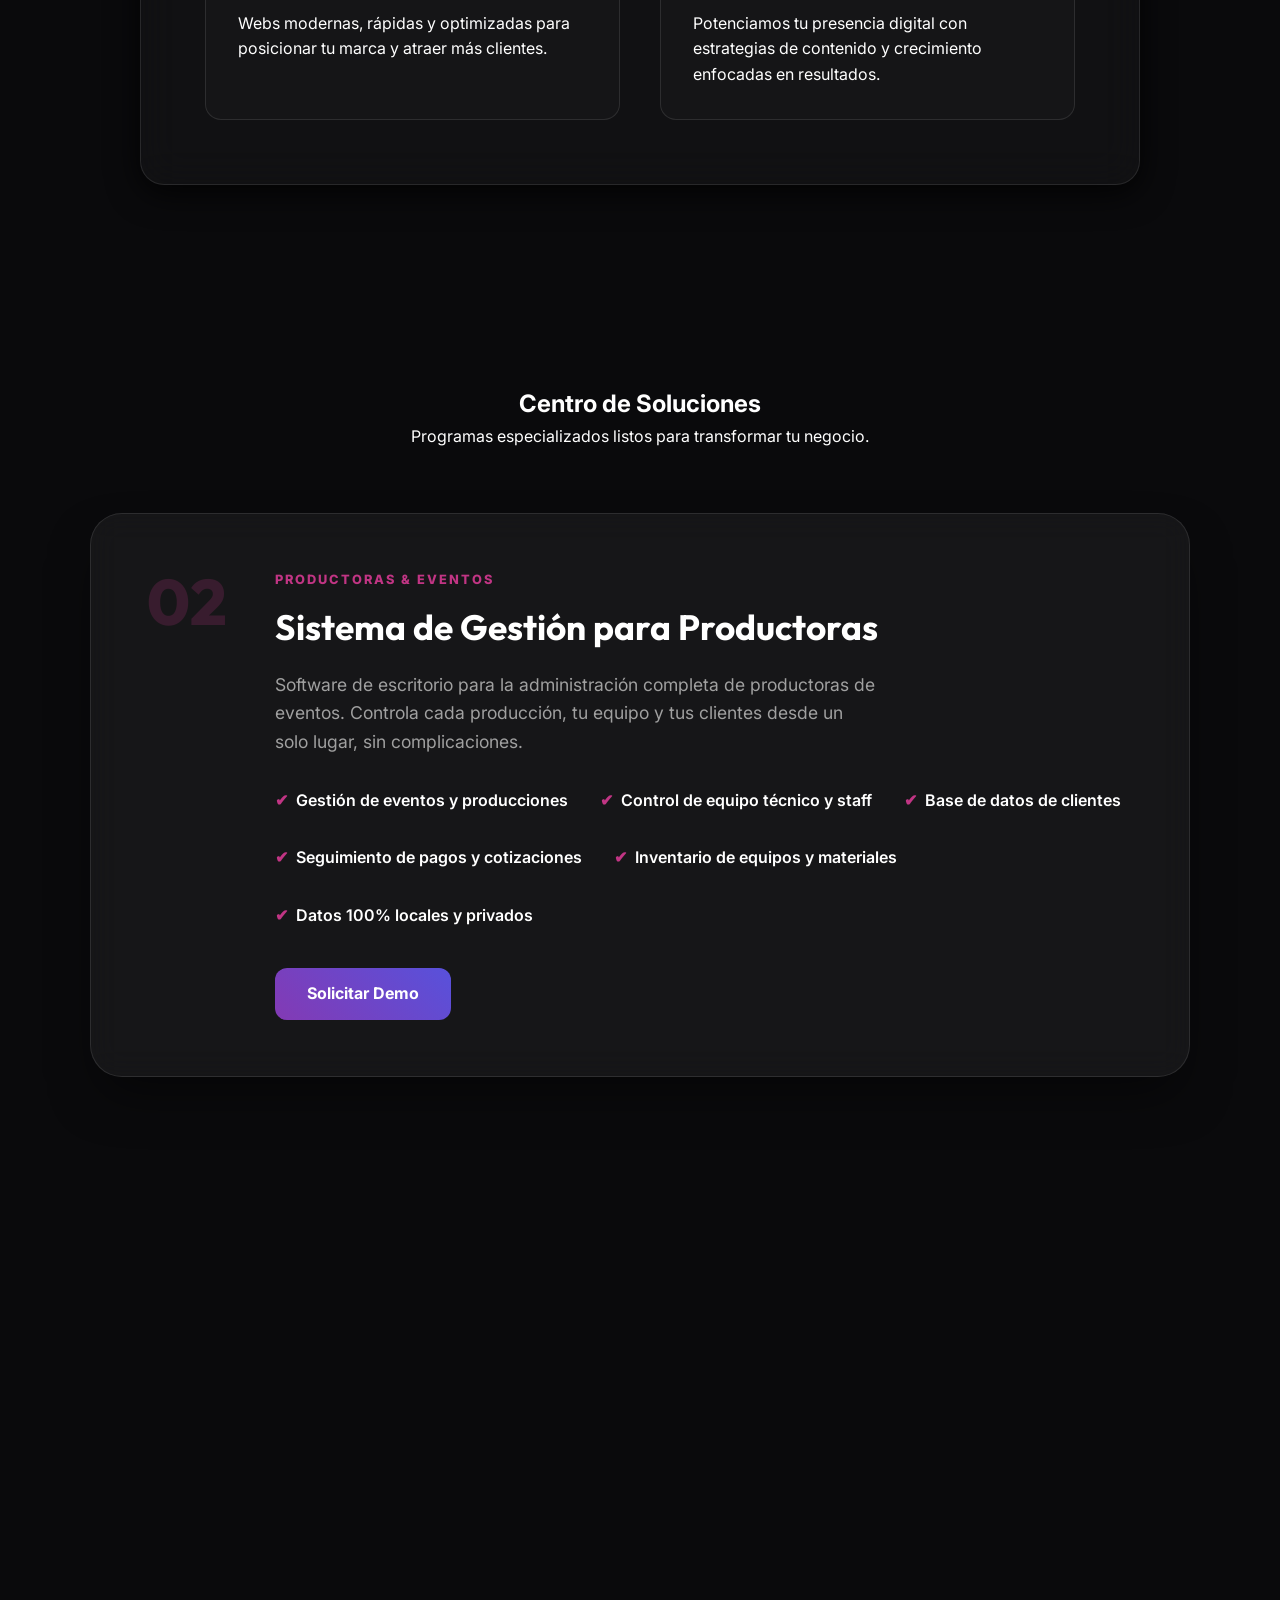
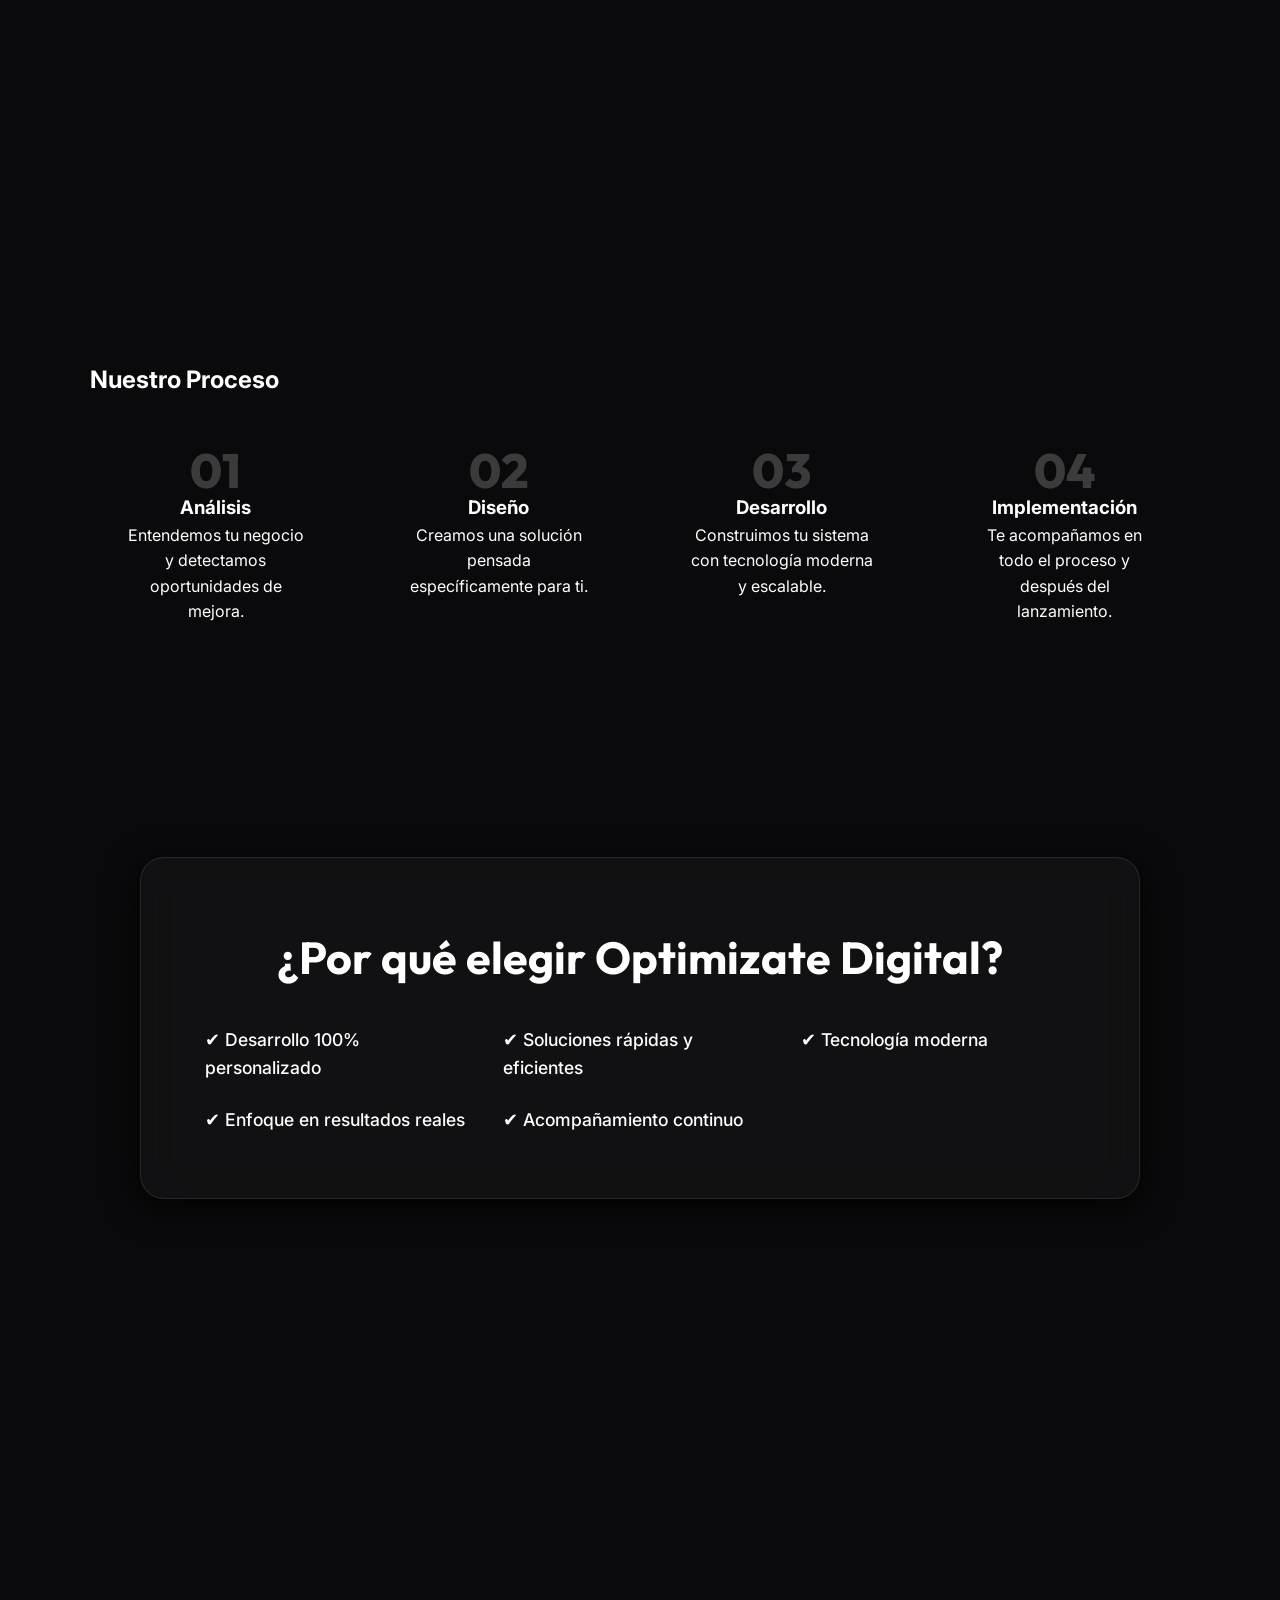
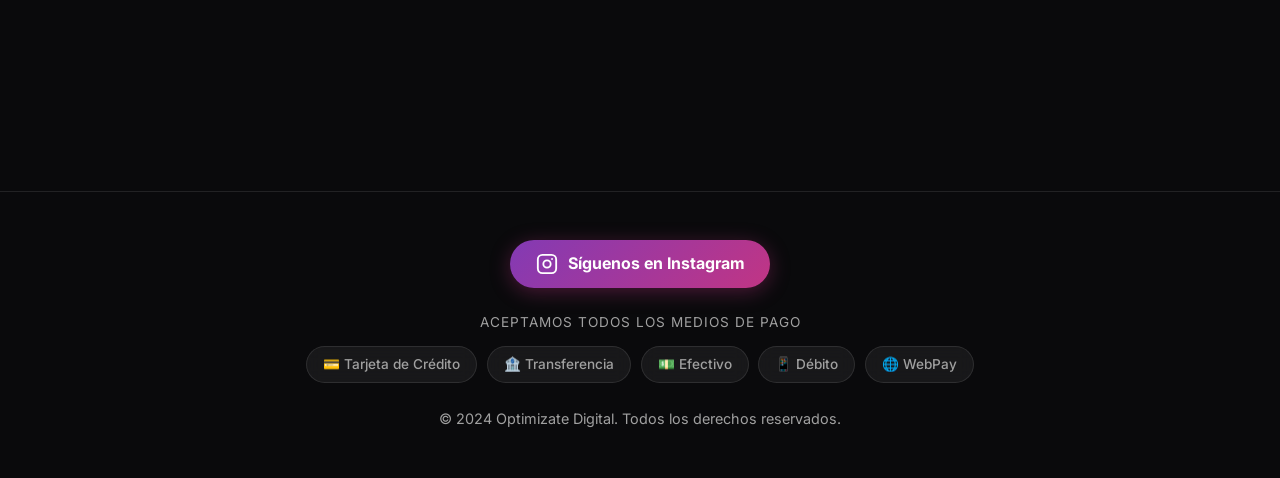
==== commit 93936e8f: "Remover boton probar software y actualizar links de contacto" ====
--- a/index.html
+++ b/index.html
@@ -96,8 +96,7 @@
                 </div>
                 
                 <div class="demos-list">
-                    <!-- Demo 01: AURA -->
-                    <article class="demo-card-v2 reveal">
+                    <!-- Dem                    <article class="demo-card-v2 reveal">
                         <div class="card-number">01</div>
                         <div class="card-body">
                             <div class="card-tag">FUNERARIAS</div>
@@ -105,7 +104,7 @@
                             <p>Software de escritorio diseñado específicamente para la administración completa de una funeraria. Control total de servicios, clientes, contratos y finanzas en un solo sistema, 100% offline.</p>
                             <ul class="card-features">
                                 <li><span>✔</span> Gestión de clientes y familias</li>
-                                <li><span>✔</span> Contratos digitales con historial de versiones</li>
+                                <li><span>✔</span> Contratos digitales con historial de versions</li>
                                 <li><span>✔</span> Control de pagos, abonos y saldo pendiente</li>
                                 <li><span>✔</span> Registro de gastos operativos</li>
                                 <li><span>✔</span> Gestión de inventario y vehículos</li>
@@ -113,7 +112,7 @@
                                 <li><span>✔</span> Datos 100% locales y privados</li>
                                 <li><span>✔</span> Licencia por hardware — sin suscripciones</li>
                             </ul>
-                            <a href="#contact" class="btn-primary-small">Solicitar Demo</a>
+                            <a href="mailto:optimizatedigital@gmail.com?subject=Interés en Sistema de Gestión Funeraria&body=Hola, me gustaría solicitar una demo y obtener más información sobre el Sistema de Gestión Funeraria." class="btn-primary-small">Solicitar Demo</a>
                         </div>
                     </article>
 
@@ -132,7 +131,7 @@
                                 <li><span>✔</span> Inventario de equipos y materiales</li>
                                 <li><span>✔</span> Datos 100% locales y privados</li>
                             </ul>
-                            <a href="#contact" class="btn-primary-small">Solicitar Demo</a>
+                            <a href="mailto:optimizatedigital@gmail.com?subject=Interés en Sistema de Gestión para Productoras&body=Hola, me gustaría solicitar una demo y obtener más información sobre el Sistema de Gestión para Productoras." class="btn-primary-small">Solicitar Demo</a>
                         </div>
                     </article>
 
@@ -152,11 +151,7 @@
                                 <li><span>✔</span> Generación de reportes en PDF</li>
                                 <li><span>✔</span> Link de reserva personalizado para compartir</li>
                             </ul>
-                            <div style="display: flex; gap: 1rem; flex-wrap: wrap;">
-                                <a href="demo-nutricion/index.html" class="btn-primary-small" target="_blank">Probar Software</a>
-                                <a href="#contact" class="btn-secondary" style="padding: 0.8rem 1.5rem; font-size: 0.9rem;">Solicitar Demo Personalizada</a>
-                            </div>
-                        </div>
+                            <a href="mailto:optimizatedigital@gmail.com?subject=Interés en ActualízateNutri - Gestión Clínica&body=Hola, me gustaría solicitar una demo y obtener más información sobre ActualízateNutri - Gestión Clínica." class="btn-primary-small">Solicitar Demo</a>
                     </article>
                 </div>
             </div>
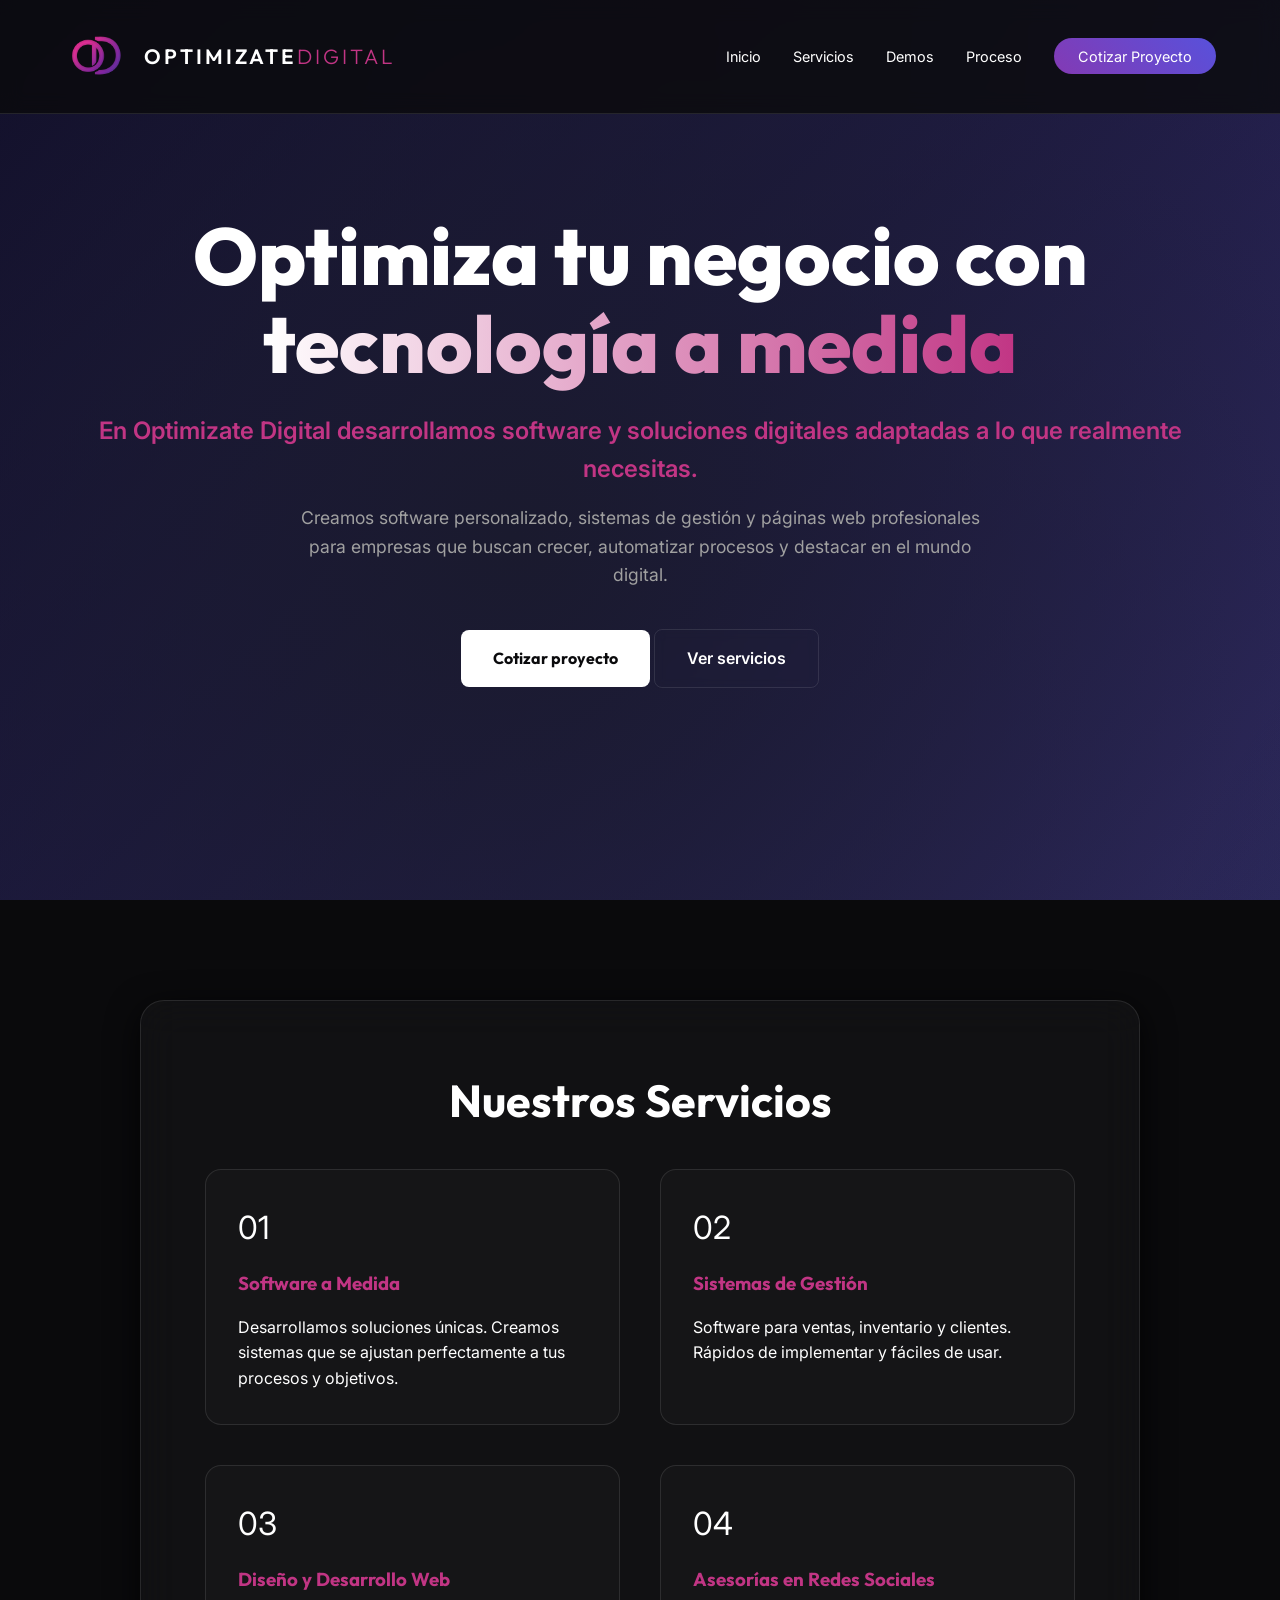
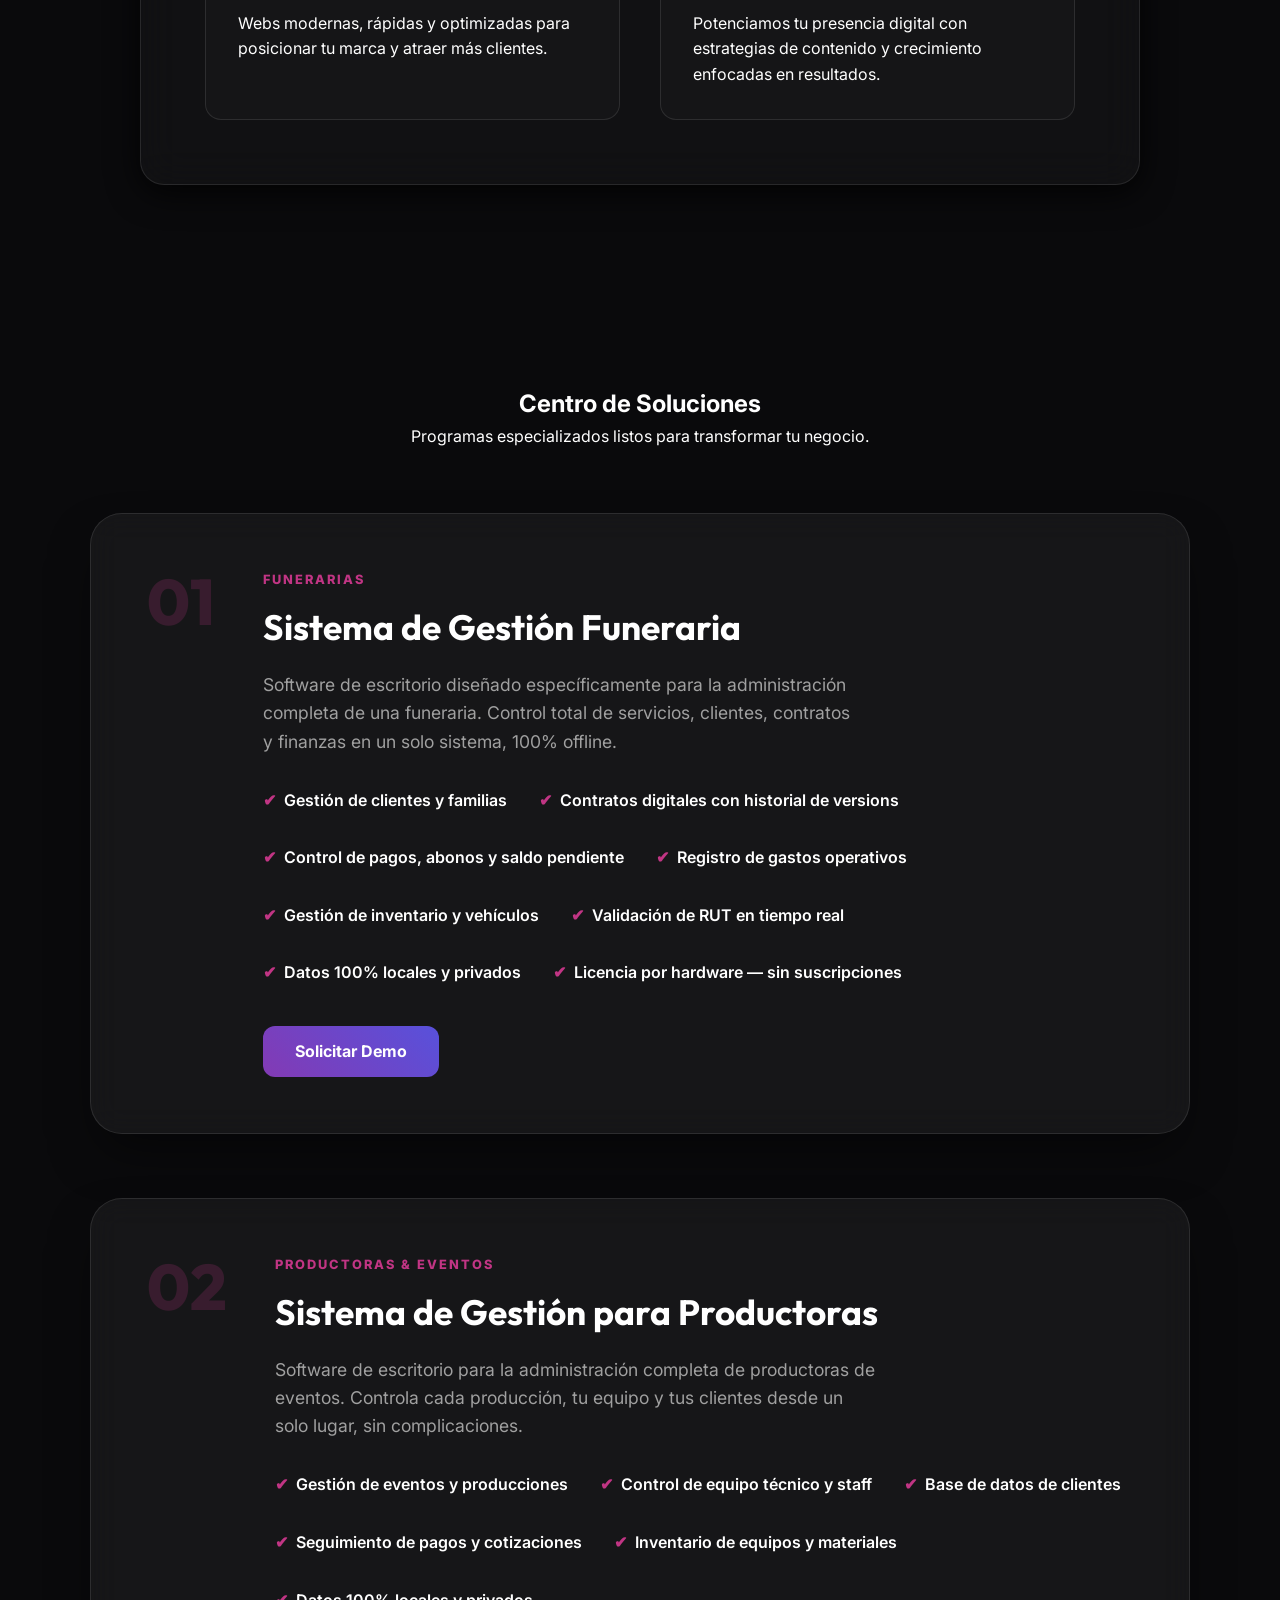
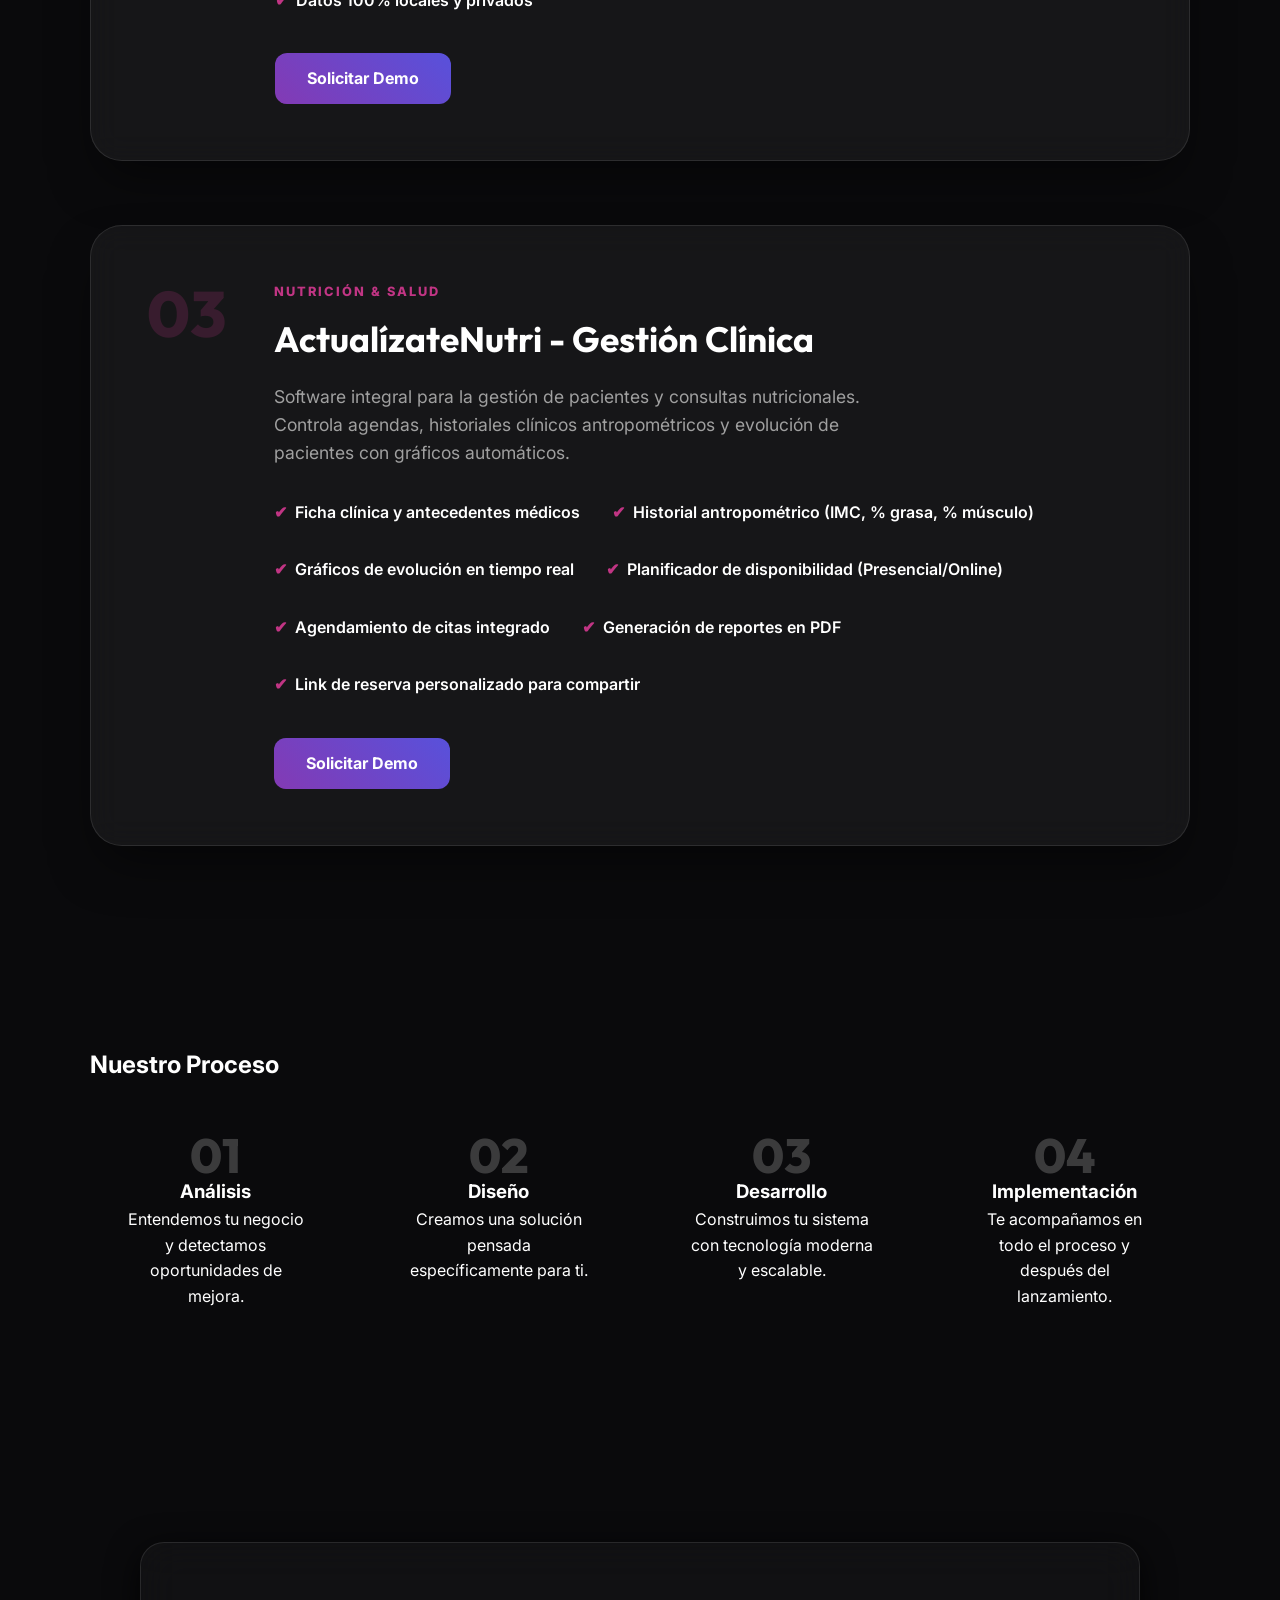
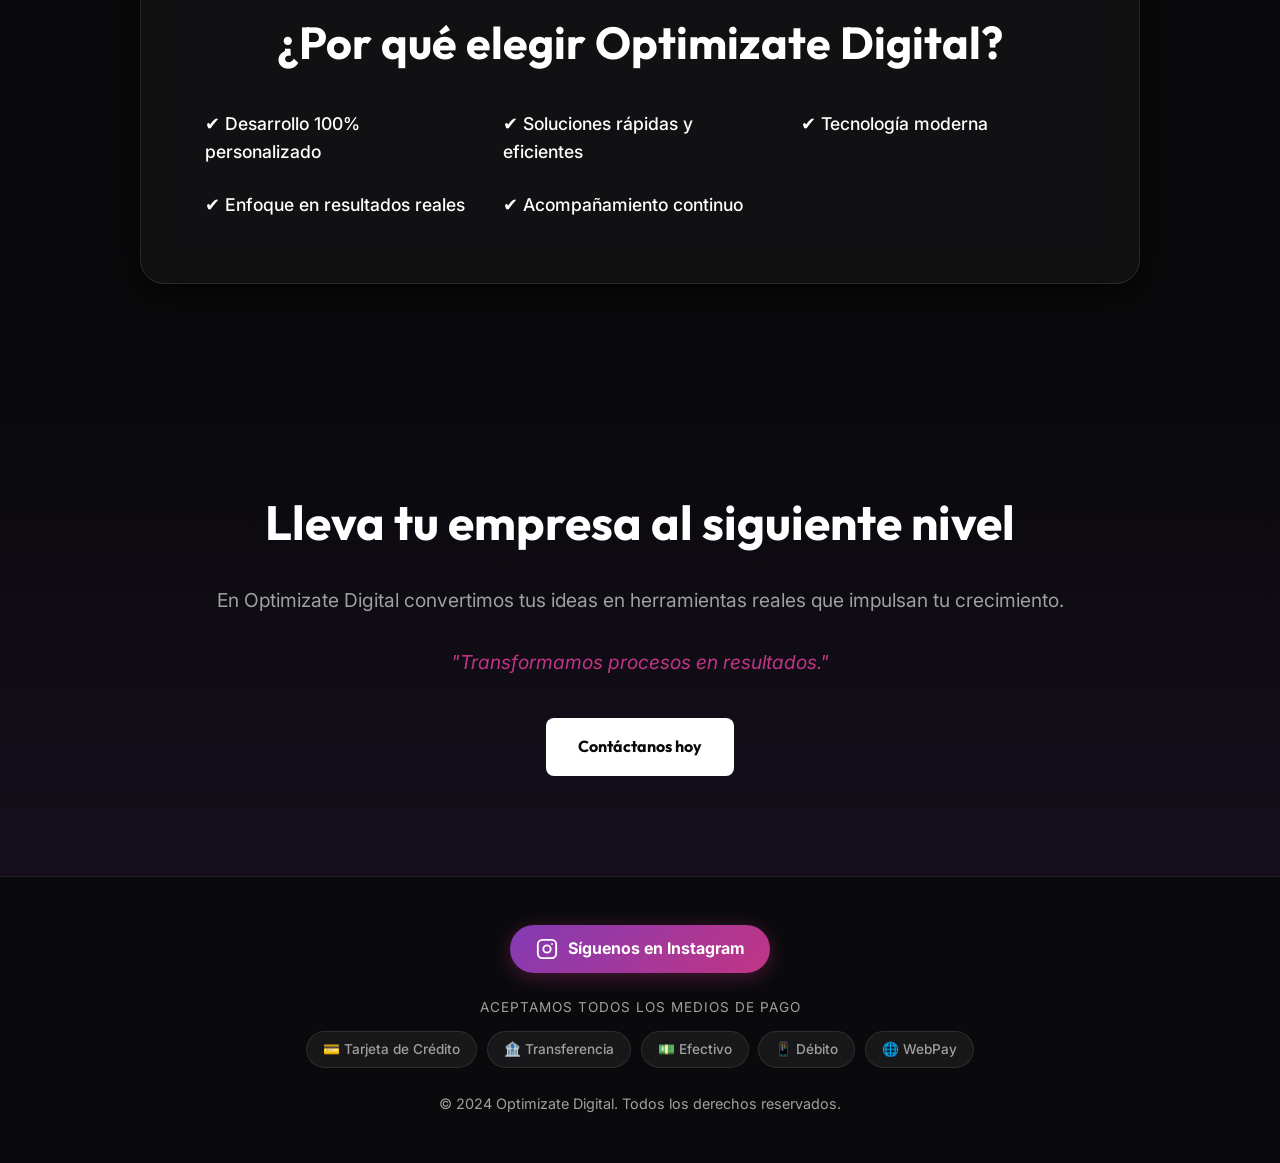
==== commit c48ec2e1: "Corregir visualizacion de demos y configurar contacto por mail" ====
--- a/index.html
+++ b/index.html
@@ -96,7 +96,8 @@
                 </div>
                 
                 <div class="demos-list">
-                    <!-- Dem                    <article class="demo-card-v2 reveal">
+                    <!-- Demo 01: AURA -->
+                    <article class="demo-card-v2 reveal">
                         <div class="card-number">01</div>
                         <div class="card-body">
                             <div class="card-tag">FUNERARIAS</div>
@@ -152,6 +153,7 @@
                                 <li><span>✔</span> Link de reserva personalizado para compartir</li>
                             </ul>
                             <a href="mailto:optimizatedigital@gmail.com?subject=Interés en ActualízateNutri - Gestión Clínica&body=Hola, me gustaría solicitar una demo y obtener más información sobre ActualízateNutri - Gestión Clínica." class="btn-primary-small">Solicitar Demo</a>
+                        </div>
                     </article>
                 </div>
             </div>
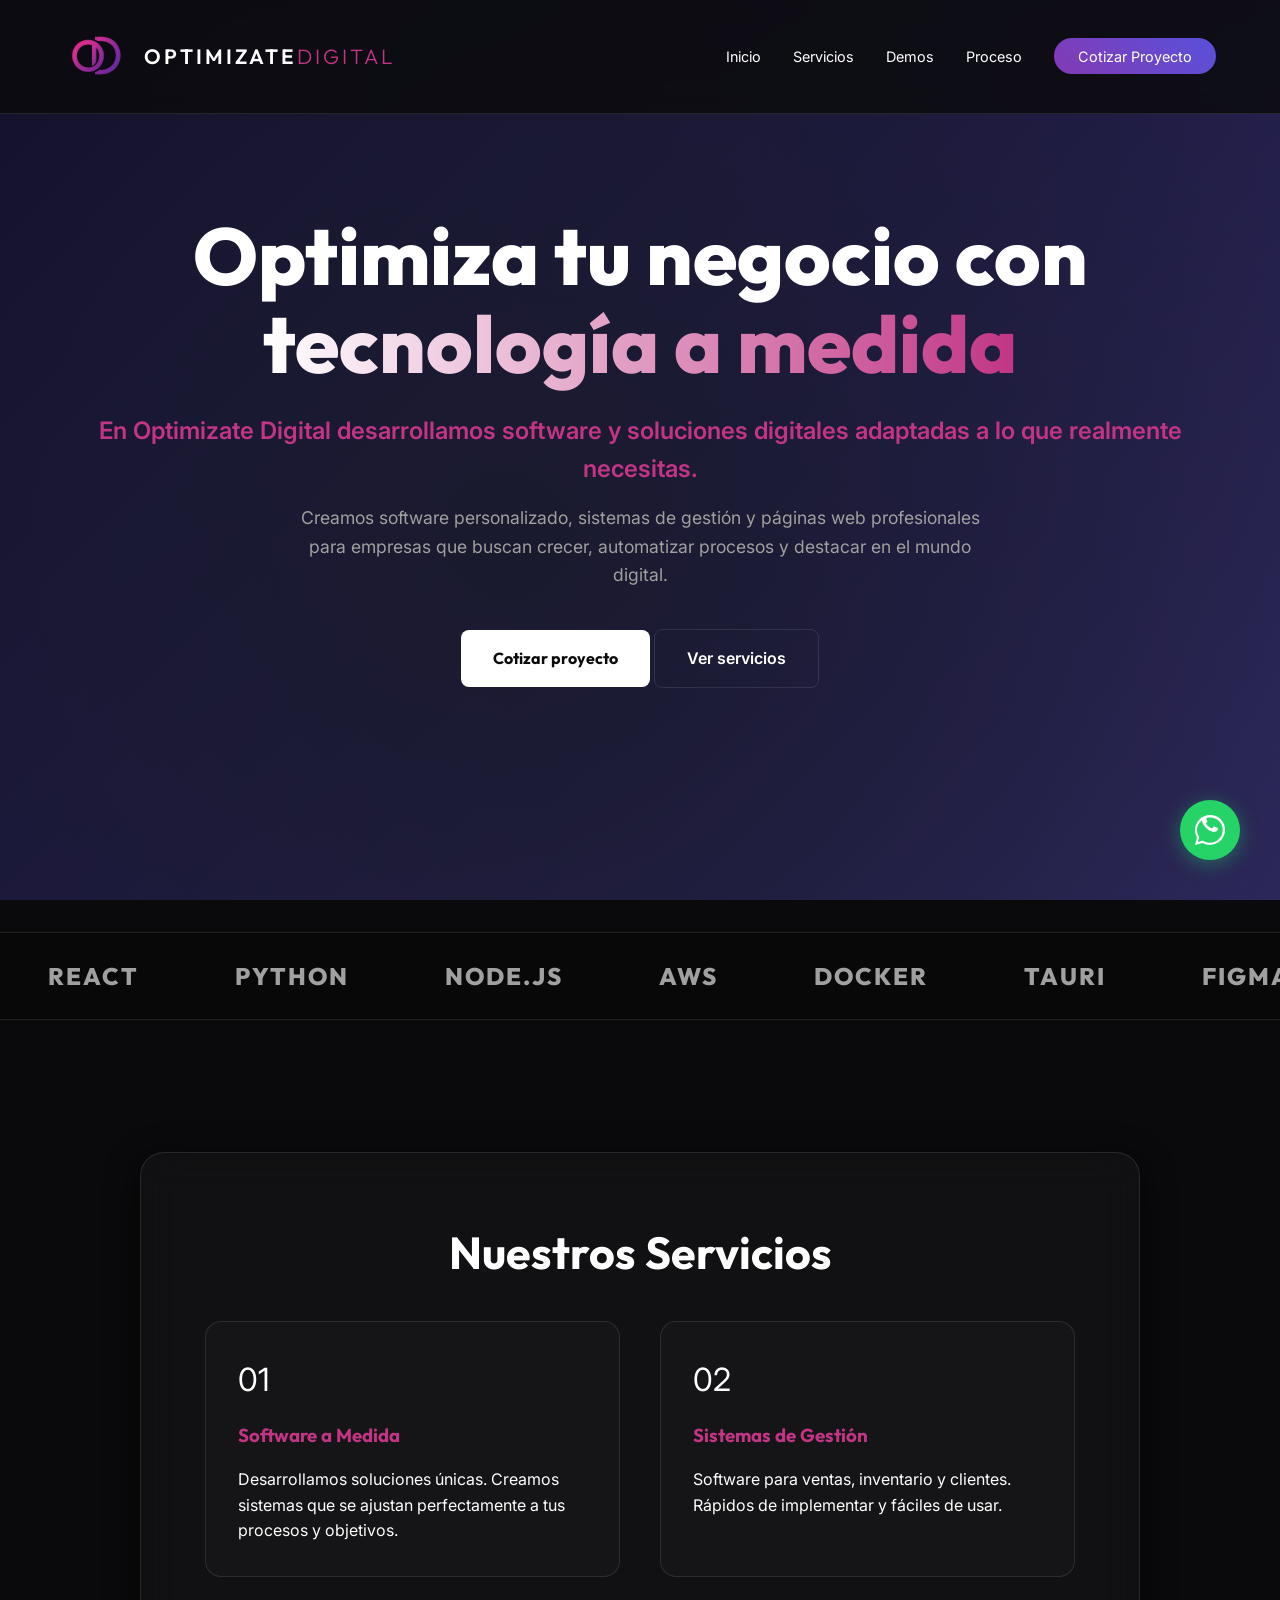
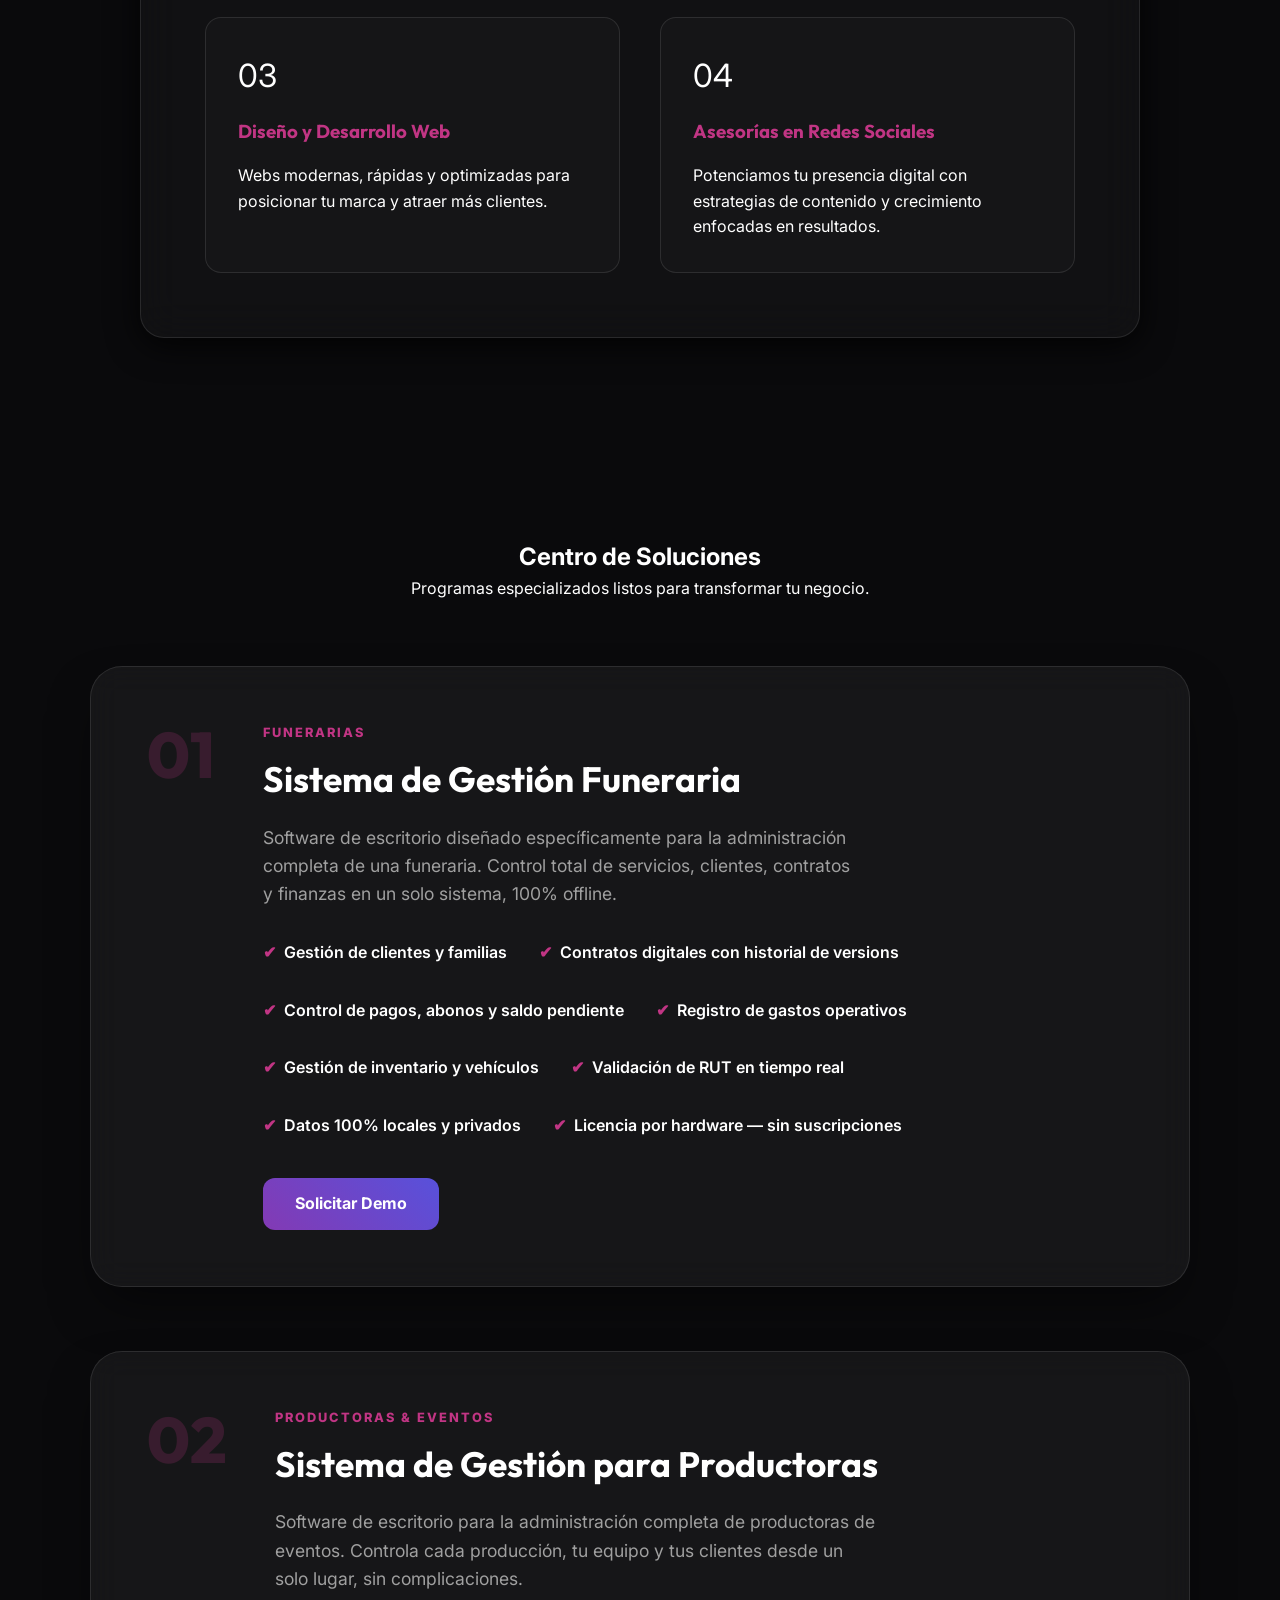
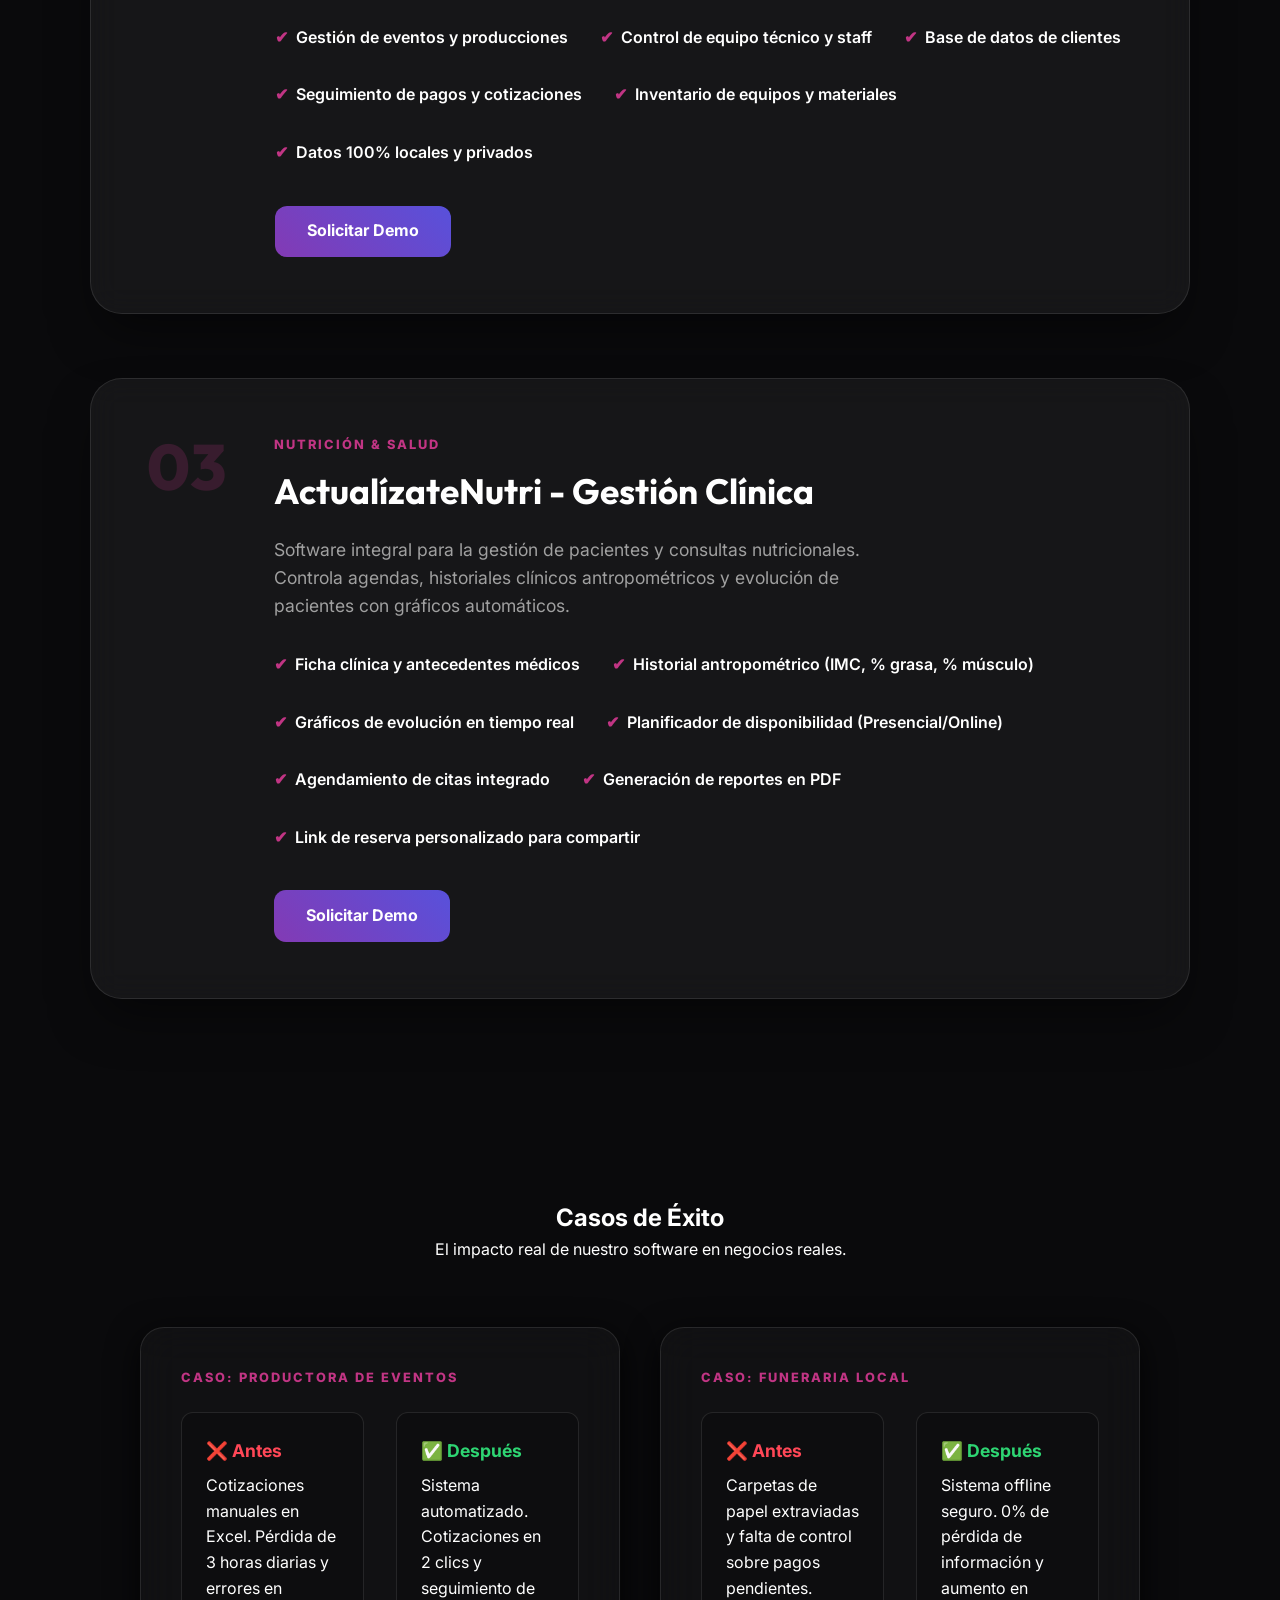
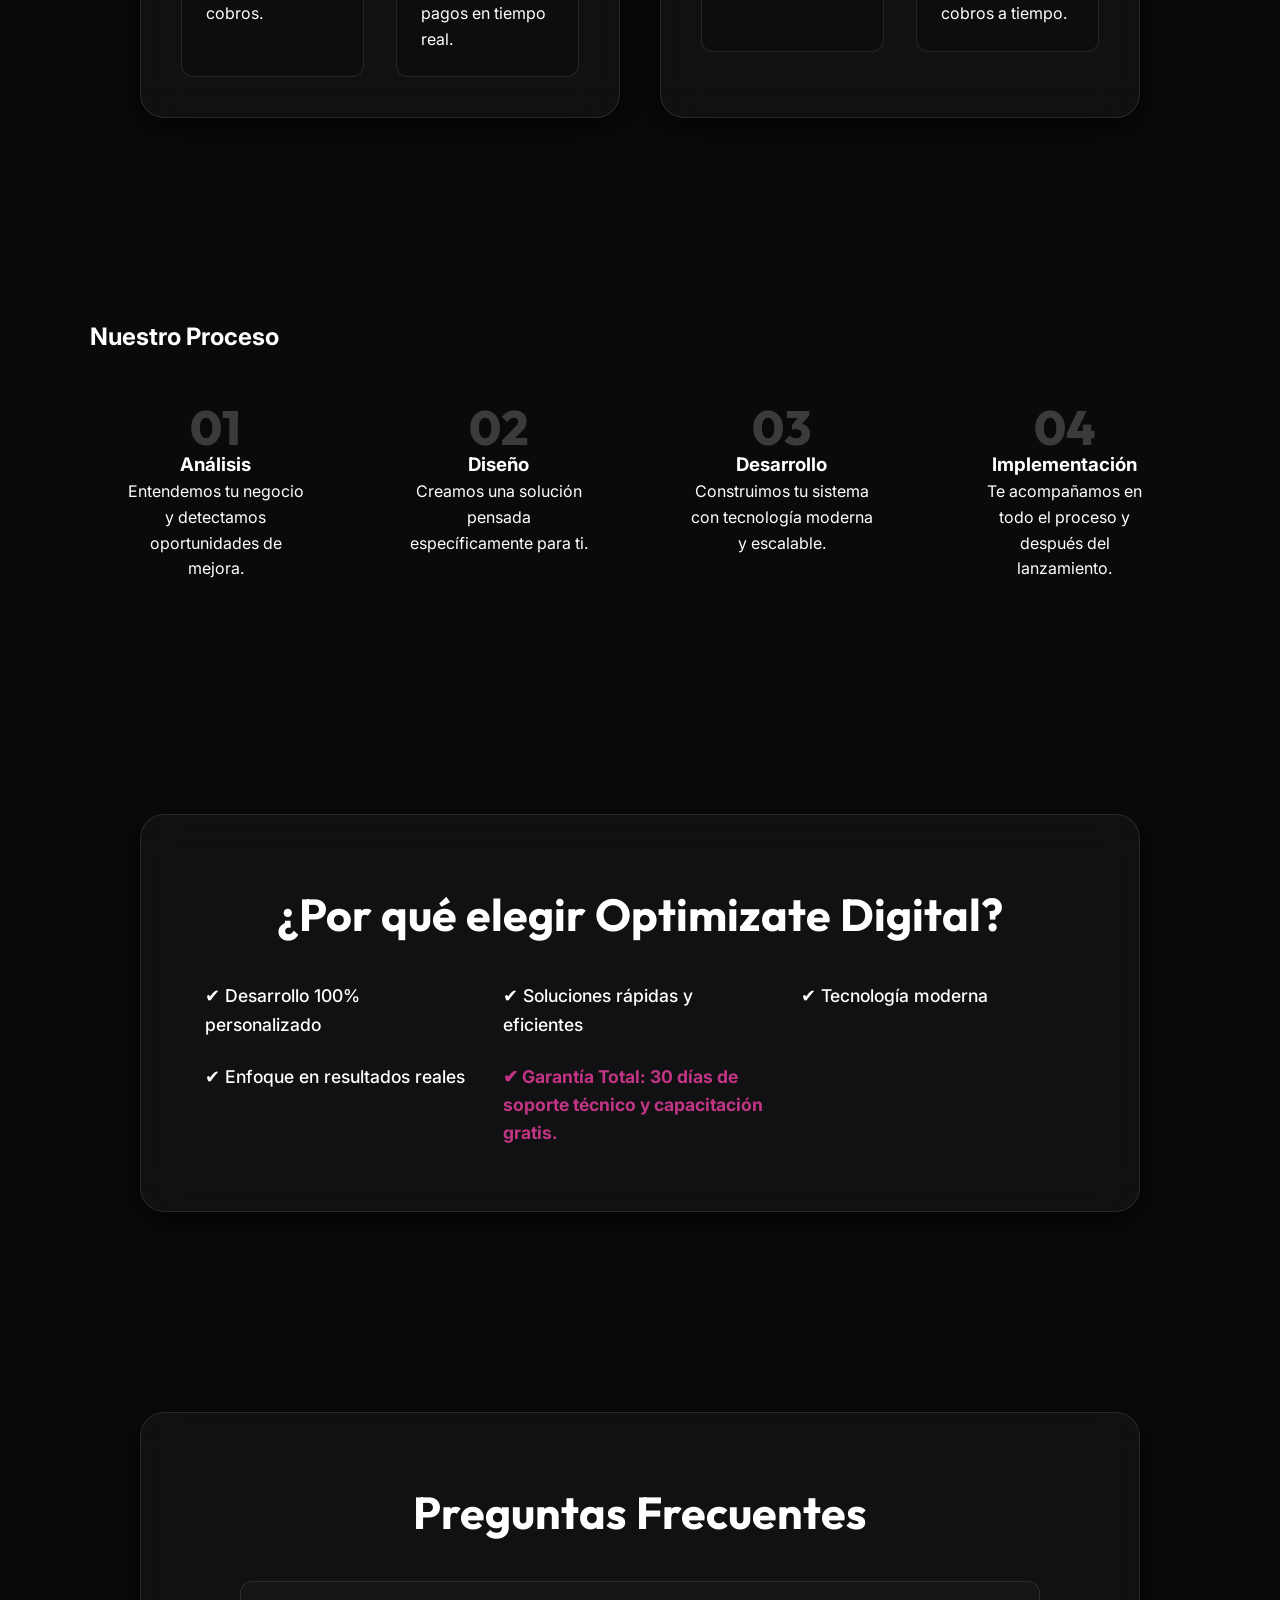
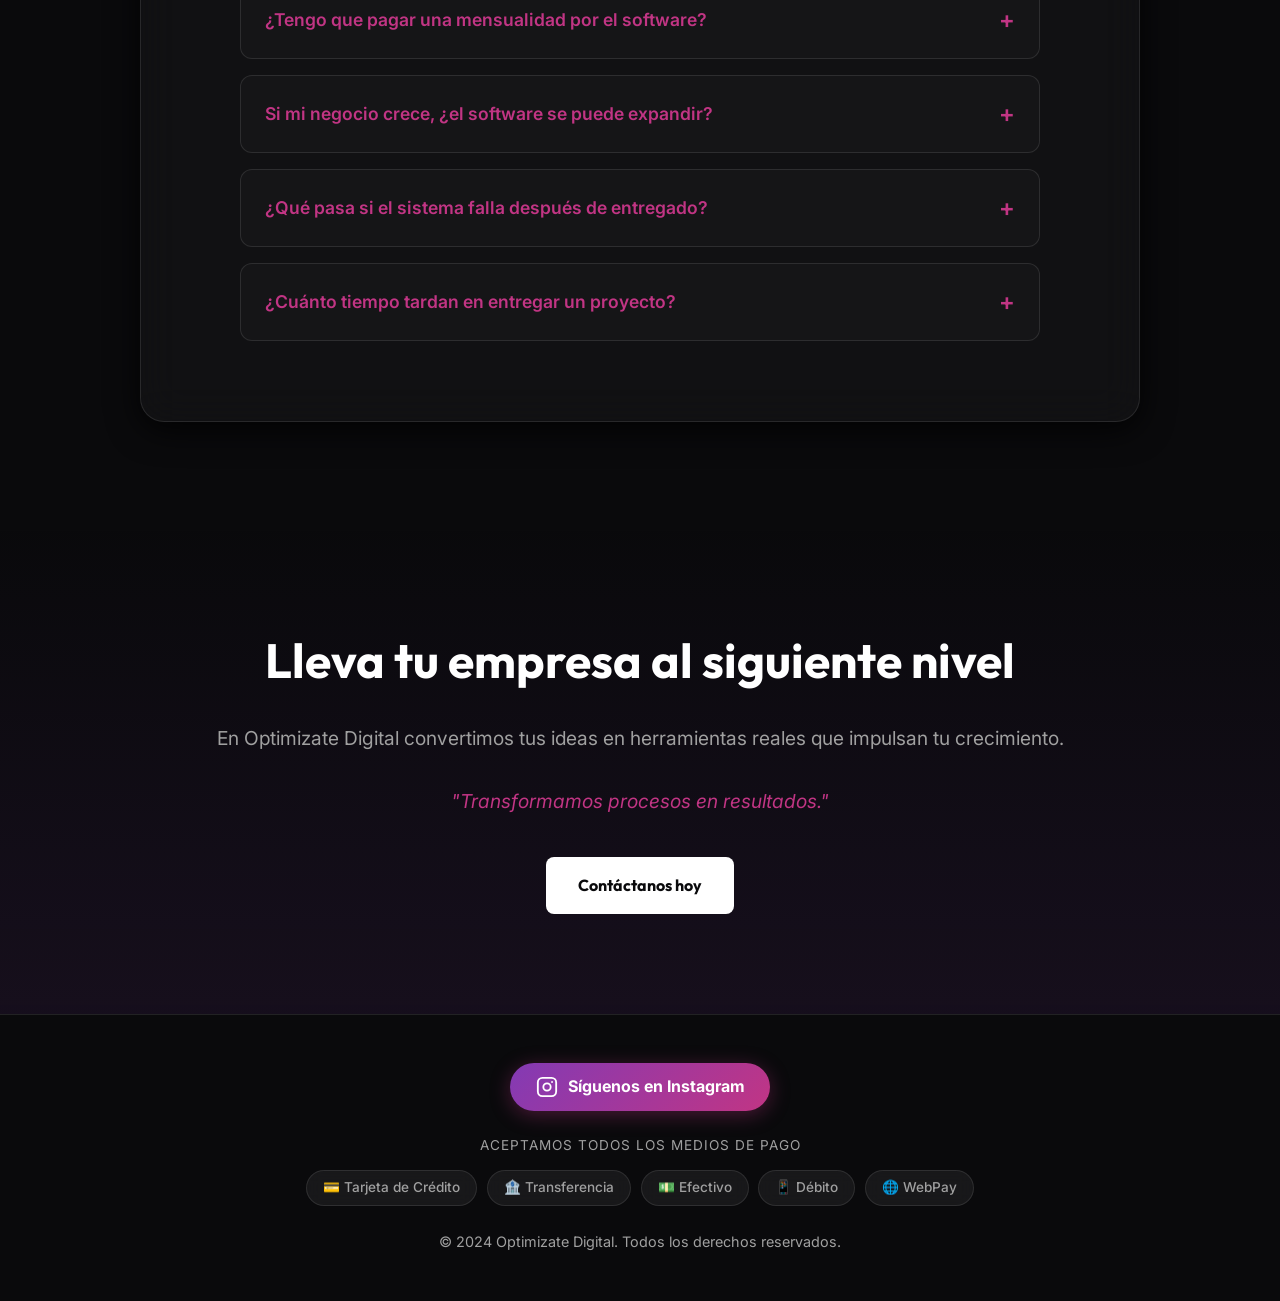
==== commit 2c018a00: "Add conversion sections: WhatsApp, FAQ, Cases, Tech Stack" ====
--- a/index.html
+++ b/index.html
@@ -58,6 +58,14 @@
             </div>
         </section>
 
+        <!-- Tech Stack Marquee -->
+        <div class="tech-marquee-container">
+            <div class="tech-marquee">
+                <span>React</span><span>Python</span><span>Node.js</span><span>AWS</span><span>Docker</span><span>Tauri</span><span>Figma</span><span>TypeScript</span><span>SQL</span>
+                <span>React</span><span>Python</span><span>Node.js</span><span>AWS</span><span>Docker</span><span>Tauri</span><span>Figma</span><span>TypeScript</span><span>SQL</span>
+            </div>
+        </div>
+
         <!-- Services Section -->
         <section id="services" class="details">
             <div class="glass-card reveal">
@@ -159,6 +167,44 @@
             </div>
         </section>
 
+        <!-- Success Cases Section -->
+        <section id="cases" class="details">
+            <div class="container reveal">
+                <div class="section-header">
+                    <h2 class="section-title">Casos de Éxito</h2>
+                    <p class="section-subtitle">El impacto real de nuestro software en negocios reales.</p>
+                </div>
+                <div class="grid">
+                    <div class="glass-card case-card">
+                        <div class="case-tag">Caso: Productora de Eventos</div>
+                        <div class="case-split">
+                            <div class="before">
+                                <h4>❌ Antes</h4>
+                                <p>Cotizaciones manuales en Excel. Pérdida de 3 horas diarias y errores en cobros.</p>
+                            </div>
+                            <div class="after">
+                                <h4>✅ Después</h4>
+                                <p>Sistema automatizado. Cotizaciones en 2 clics y seguimiento de pagos en tiempo real.</p>
+                            </div>
+                        </div>
+                    </div>
+                    <div class="glass-card case-card">
+                        <div class="case-tag">Caso: Funeraria Local</div>
+                        <div class="case-split">
+                            <div class="before">
+                                <h4>❌ Antes</h4>
+                                <p>Carpetas de papel extraviadas y falta de control sobre pagos pendientes.</p>
+                            </div>
+                            <div class="after">
+                                <h4>✅ Después</h4>
+                                <p>Sistema offline seguro. 0% de pérdida de información y aumento en cobros a tiempo.</p>
+                            </div>
+                        </div>
+                    </div>
+                </div>
+            </div>
+        </section>
+
         <!-- Process Section -->
         <section id="process" class="process-section">
             <div class="container reveal">
@@ -197,8 +243,41 @@
                     <li>✔ Soluciones rápidas y eficientes</li>
                     <li>✔ Tecnología moderna</li>
                     <li>✔ Enfoque en resultados reales</li>
-                    <li>✔ Acompañamiento continuo</li>
+                    <li><strong style="color: var(--primary-light);">✔ Garantía Total: 30 días de soporte técnico y capacitación gratis.</strong></li>
                 </ul>
+            </div>
+        </section>
+
+        <!-- FAQ Section -->
+        <section id="faq" class="details">
+            <div class="glass-card reveal">
+                <h2>Preguntas Frecuentes</h2>
+                <div class="faq-container">
+                    <details class="faq-item">
+                        <summary>¿Tengo que pagar una mensualidad por el software?</summary>
+                        <div class="faq-content">
+                            <p>No. En Optimizate Digital trabajamos con modelo de <strong>pago único</strong>. Construimos el sistema para ti y el código es 100% tuyo, sin ataduras ni suscripciones mensuales sorpresas.</p>
+                        </div>
+                    </details>
+                    <details class="faq-item">
+                        <summary>Si mi negocio crece, ¿el software se puede expandir?</summary>
+                        <div class="faq-content">
+                            <p>Absolutamente. Nuestros sistemas son escalables. Si en un futuro necesitas agregar nuevos módulos, reportes o funcionalidades, lo adaptamos a tus nuevas necesidades.</p>
+                        </div>
+                    </details>
+                    <details class="faq-item">
+                        <summary>¿Qué pasa si el sistema falla después de entregado?</summary>
+                        <div class="faq-content">
+                            <p>Ofrecemos una <strong>garantía de 30 días</strong> posterior al lanzamiento. Durante este tiempo corregimos cualquier error (bug) sin costo adicional y capacitamos a tu equipo para que sepan usar la herramienta a la perfección.</p>
+                        </div>
+                    </details>
+                    <details class="faq-item">
+                        <summary>¿Cuánto tiempo tardan en entregar un proyecto?</summary>
+                        <div class="faq-content">
+                            <p>Depende de la complejidad, pero nuestras soluciones estándar suelen estar listas entre 2 y 4 semanas gracias a nuestra metodología ágil de desarrollo.</p>
+                        </div>
+                    </details>
+                </div>
             </div>
         </section>
 
@@ -238,6 +317,13 @@
         <p>&copy; 2024 Optimizate Digital. Todos los derechos reservados.</p>
     </footer>
 
+    <!-- WhatsApp Floating Button -->
+    <a href="https://wa.me/56973487761?text=Hola%20Paolo,%20estoy%20interesado%20en%20los%20servicios%20de%20Optimizate%20Digital." class="whatsapp-float" target="_blank" aria-label="Chat en WhatsApp">
+        <svg xmlns="http://www.w3.org/2000/svg" viewBox="0 0 24 24" width="30" height="30" fill="white">
+            <path d="M12.031 0C5.385 0 .003 5.383.003 12.028c0 2.124.553 4.198 1.604 6.014L0 24l6.14-1.61c1.782 1.01 3.811 1.543 5.89 1.543h.005c6.643 0 12.023-5.382 12.023-12.027 0-3.218-1.253-6.246-3.528-8.522C18.254 1.11 15.23 0 12.031 0zm0 1.928c2.705 0 5.247 1.054 7.159 2.966 1.913 1.913 2.965 4.455 2.965 7.16 0 5.582-4.542 10.123-10.124 10.123h-.004c-1.874 0-3.71-.505-5.318-1.46l-.382-.228-3.951 1.036 1.054-3.853-.25-.398c-1.05-1.673-1.602-3.606-1.602-5.586C1.928 6.471 6.47 1.928 12.031 1.928zm5.666 8.232c-.31-.155-1.838-.908-2.124-1.011-.286-.104-.495-.155-.704.155-.208.31-.803 1.011-.984 1.218-.182.208-.364.234-.674.078-.31-.155-1.312-.484-2.5-1.543-.925-.824-1.55-1.841-1.732-2.152-.182-.31-.02-.478.136-.632.139-.14.31-.363.465-.544.155-.181.208-.31.31-.518.104-.208.052-.389-.026-.544-.078-.155-.704-1.697-.963-2.324-.252-.609-.508-.526-.704-.536-.182-.01-.389-.01-.598-.01-.208 0-.544.078-.83.389-.286.31-1.088 1.062-1.088 2.593 0 1.53 1.115 3.007 1.271 3.215.155.208 2.193 3.348 5.311 4.693.742.319 1.32.51 1.77.653.744.238 1.423.204 1.956.124.598-.089 1.838-.752 2.097-1.478.26-.726.26-1.348.182-1.478-.078-.13-.286-.208-.598-.363z"/>
+        </svg>
+    </a>
+
     <script src="script.js"></script>
     <script>
         // Hamburger menu toggle
--- a/style.css
+++ b/style.css
@@ -562,6 +562,162 @@
 .reveal.active {
     opacity: 1;
     transform: translateY(0);
+}
+
+/* =====================
+   NEW SECTIONS STYLING
+===================== */
+
+/* WhatsApp Button */
+.whatsapp-float {
+    position: fixed;
+    bottom: 40px;
+    right: 40px;
+    background-color: #25d366;
+    color: white;
+    width: 60px;
+    height: 60px;
+    border-radius: 50px;
+    display: flex;
+    justify-content: center;
+    align-items: center;
+    box-shadow: 0px 4px 20px rgba(37, 211, 102, 0.4);
+    z-index: 1000;
+    transition: transform 0.3s ease;
+    animation: pulse 2s infinite;
+}
+
+.whatsapp-float:hover {
+    transform: scale(1.1);
+}
+
+@keyframes pulse {
+    0% { box-shadow: 0 0 0 0 rgba(37, 211, 102, 0.5); }
+    70% { box-shadow: 0 0 0 15px rgba(37, 211, 102, 0); }
+    100% { box-shadow: 0 0 0 0 rgba(37, 211, 102, 0); }
+}
+
+/* Tech Marquee */
+.tech-marquee-container {
+    width: 100%;
+    overflow: hidden;
+    background: rgba(0, 0, 0, 0.2);
+    border-top: 1px solid var(--glass-border);
+    border-bottom: 1px solid var(--glass-border);
+    padding: 1.5rem 0;
+    margin: 2rem 0;
+    white-space: nowrap;
+}
+
+.tech-marquee {
+    display: inline-block;
+    animation: scroll 20s linear infinite;
+}
+
+.tech-marquee span {
+    font-family: var(--font-heading);
+    font-size: 1.5rem;
+    font-weight: 800;
+    color: var(--text-dim);
+    margin: 0 3rem;
+    text-transform: uppercase;
+    letter-spacing: 2px;
+}
+
+@keyframes scroll {
+    0% { transform: translateX(0); }
+    100% { transform: translateX(-50%); }
+}
+
+/* Success Cases */
+.case-card {
+    padding: 2.5rem;
+    text-align: left;
+}
+
+.case-tag {
+    font-size: 0.8rem;
+    font-weight: 800;
+    color: var(--primary-light);
+    letter-spacing: 2px;
+    margin-bottom: 1.5rem;
+    text-transform: uppercase;
+}
+
+.case-split {
+    display: flex;
+    gap: 2rem;
+}
+
+.case-split > div {
+    flex: 1;
+    background: rgba(0, 0, 0, 0.2);
+    padding: 1.5rem;
+    border-radius: 12px;
+    border: 1px solid var(--glass-border);
+}
+
+.case-split h4 {
+    margin-bottom: 0.5rem;
+    font-size: 1.1rem;
+}
+
+.before h4 { color: #ff4757; }
+.after h4 { color: #2ed573; }
+
+/* FAQ Section */
+.faq-container {
+    width: 100%;
+    max-width: 800px;
+    margin: 0 auto;
+    text-align: left;
+}
+
+.faq-item {
+    background: rgba(255, 255, 255, 0.02);
+    border: 1px solid var(--glass-border);
+    border-radius: 12px;
+    margin-bottom: 1rem;
+    overflow: hidden;
+    transition: background 0.3s;
+}
+
+.faq-item:hover {
+    background: rgba(255, 255, 255, 0.05);
+}
+
+.faq-item summary {
+    padding: 1.5rem;
+    font-weight: 600;
+    font-size: 1.1rem;
+    cursor: pointer;
+    list-style: none;
+    position: relative;
+    color: var(--primary-light);
+}
+
+.faq-item summary::-webkit-details-marker {
+    display: none;
+}
+
+.faq-item summary::after {
+    content: '+';
+    position: absolute;
+    right: 1.5rem;
+    top: 50%;
+    transform: translateY(-50%);
+    font-size: 1.5rem;
+    transition: transform 0.3s;
+}
+
+.faq-item[open] summary::after {
+    transform: translateY(-50%) rotate(45deg);
+}
+
+.faq-content {
+    padding: 0 1.5rem 1.5rem 1.5rem;
+    color: var(--text-dim);
+    line-height: 1.6;
 }
 
 /* =====================
@@ -648,4 +804,8 @@
     .footer { padding: 2rem 5%; }
     .payment-icons { gap: 0.4rem; }
     .payment-badge { font-size: 0.78rem; padding: 0.3rem 0.7rem; }
-}
+    
+    /* Responsive Cases & FAQ */
+    .case-split { flex-direction: column; gap: 1rem; }
+    .whatsapp-float { bottom: 20px; right: 20px; width: 50px; height: 50px; }
+}
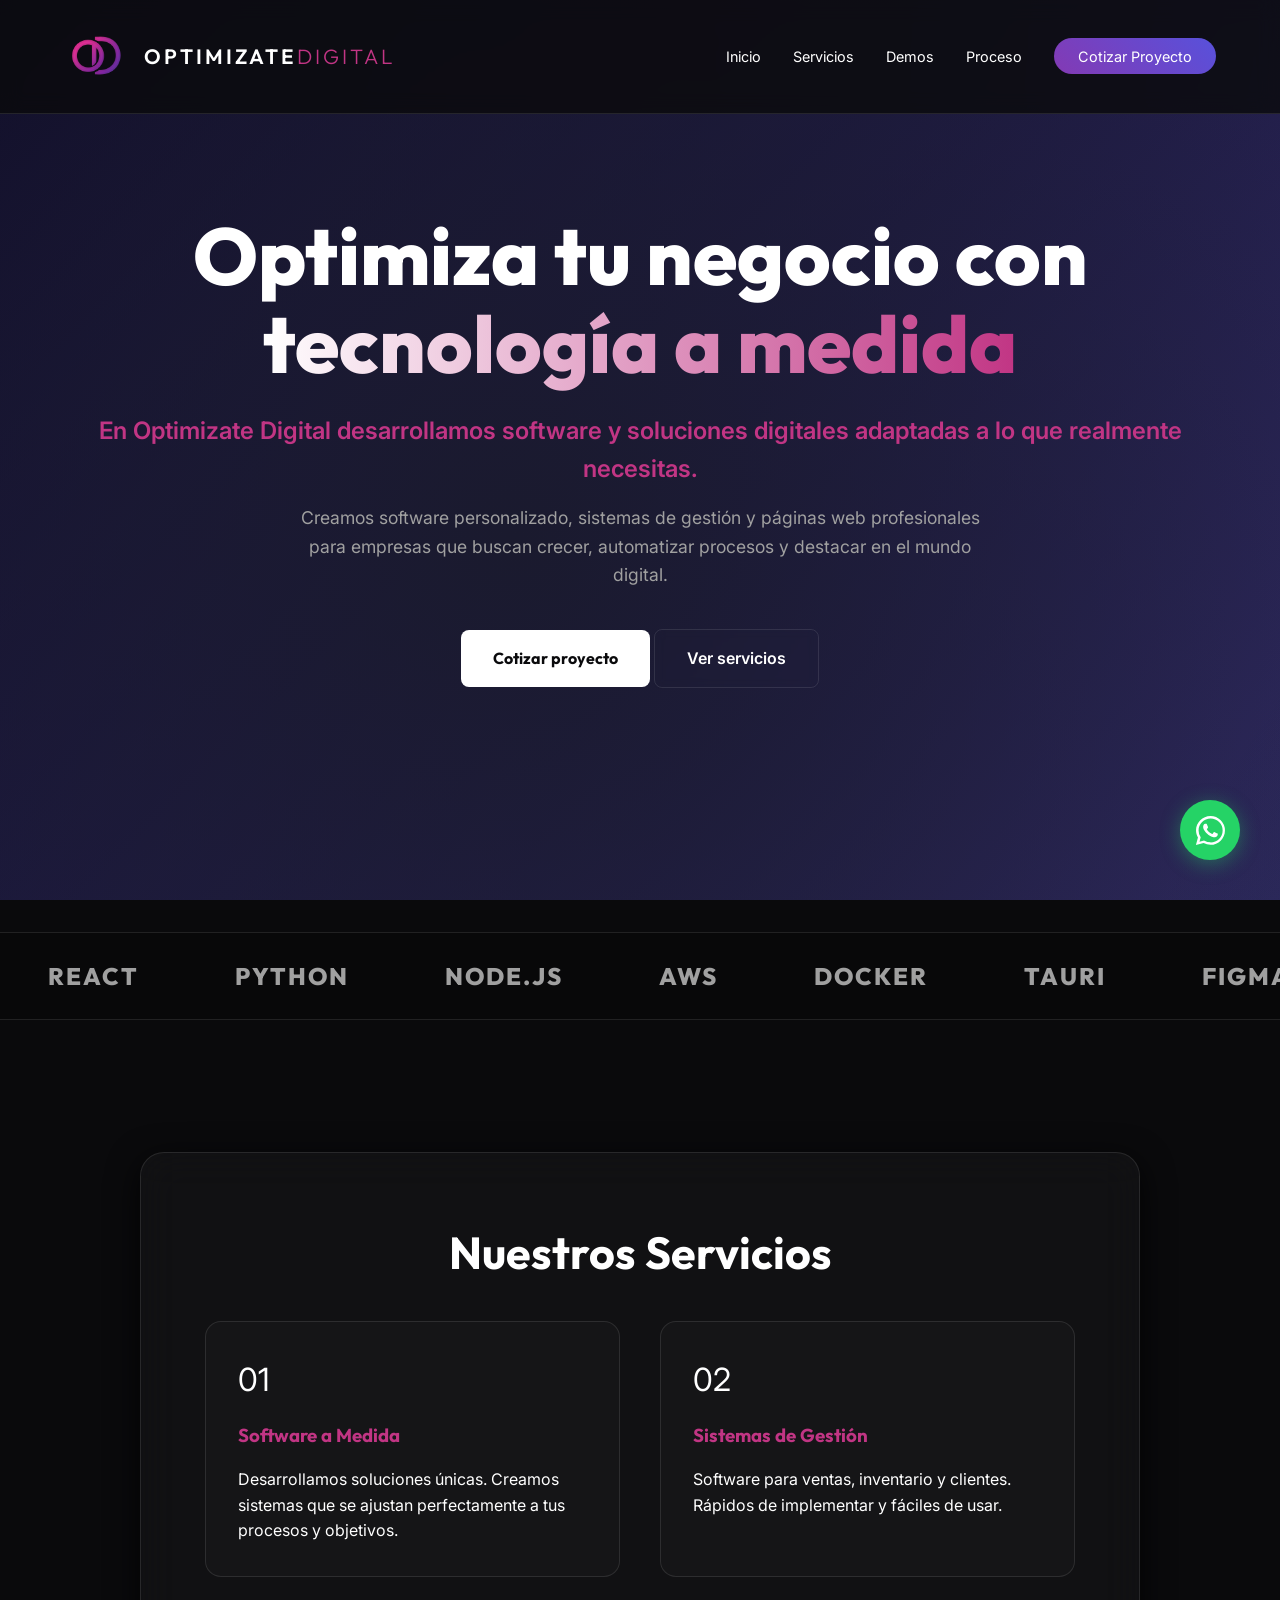
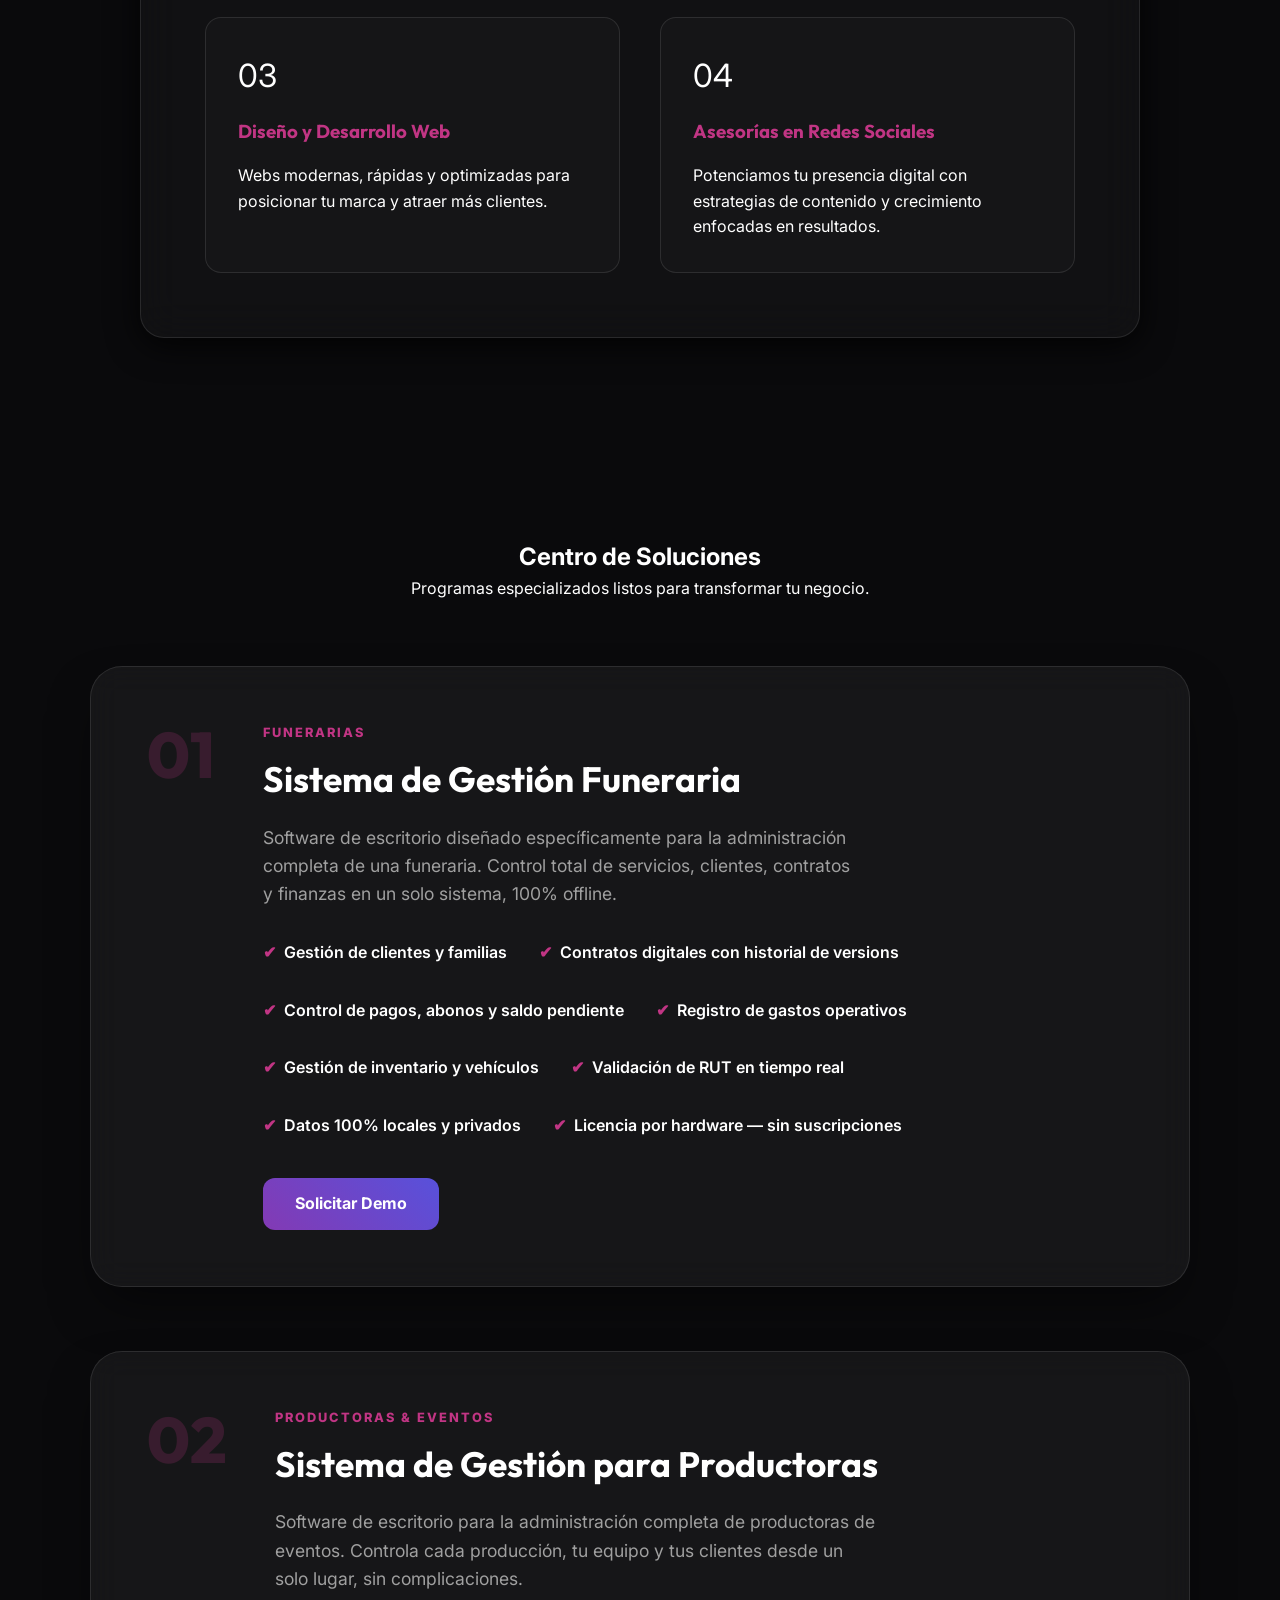
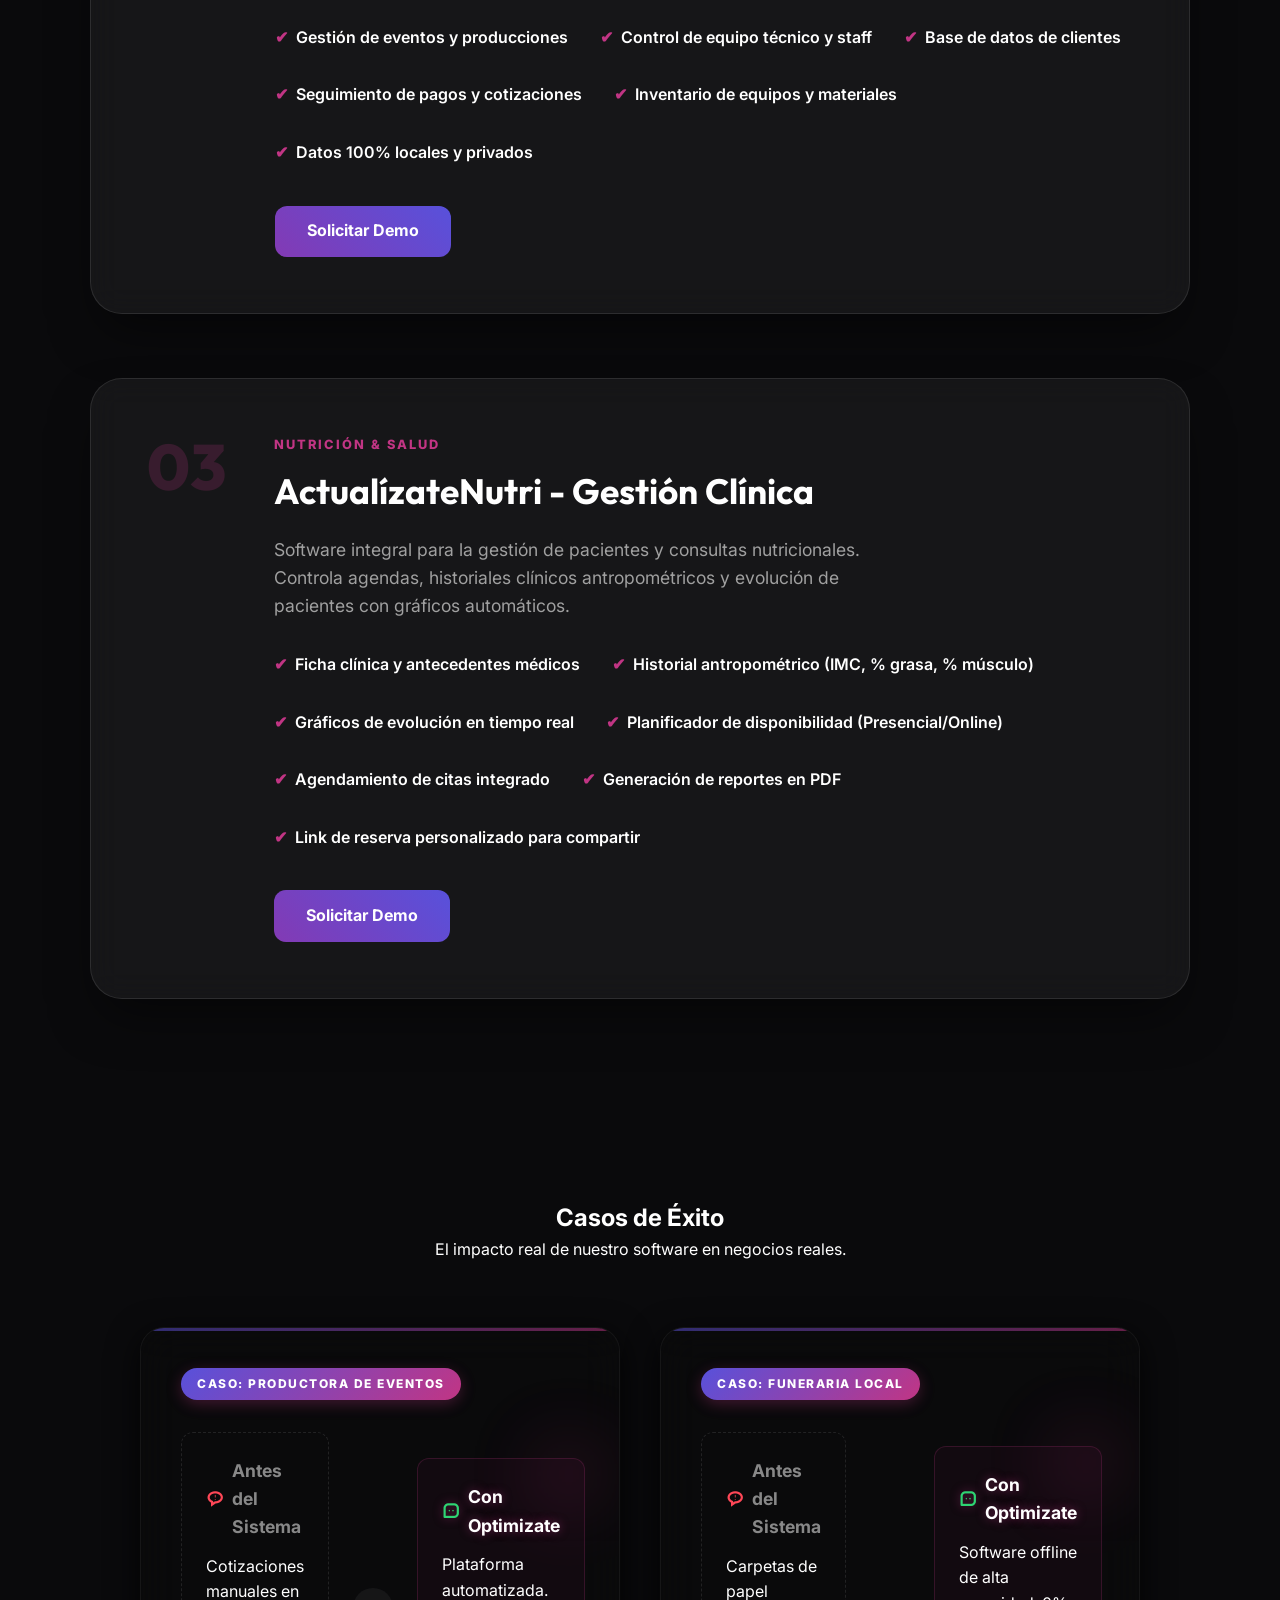
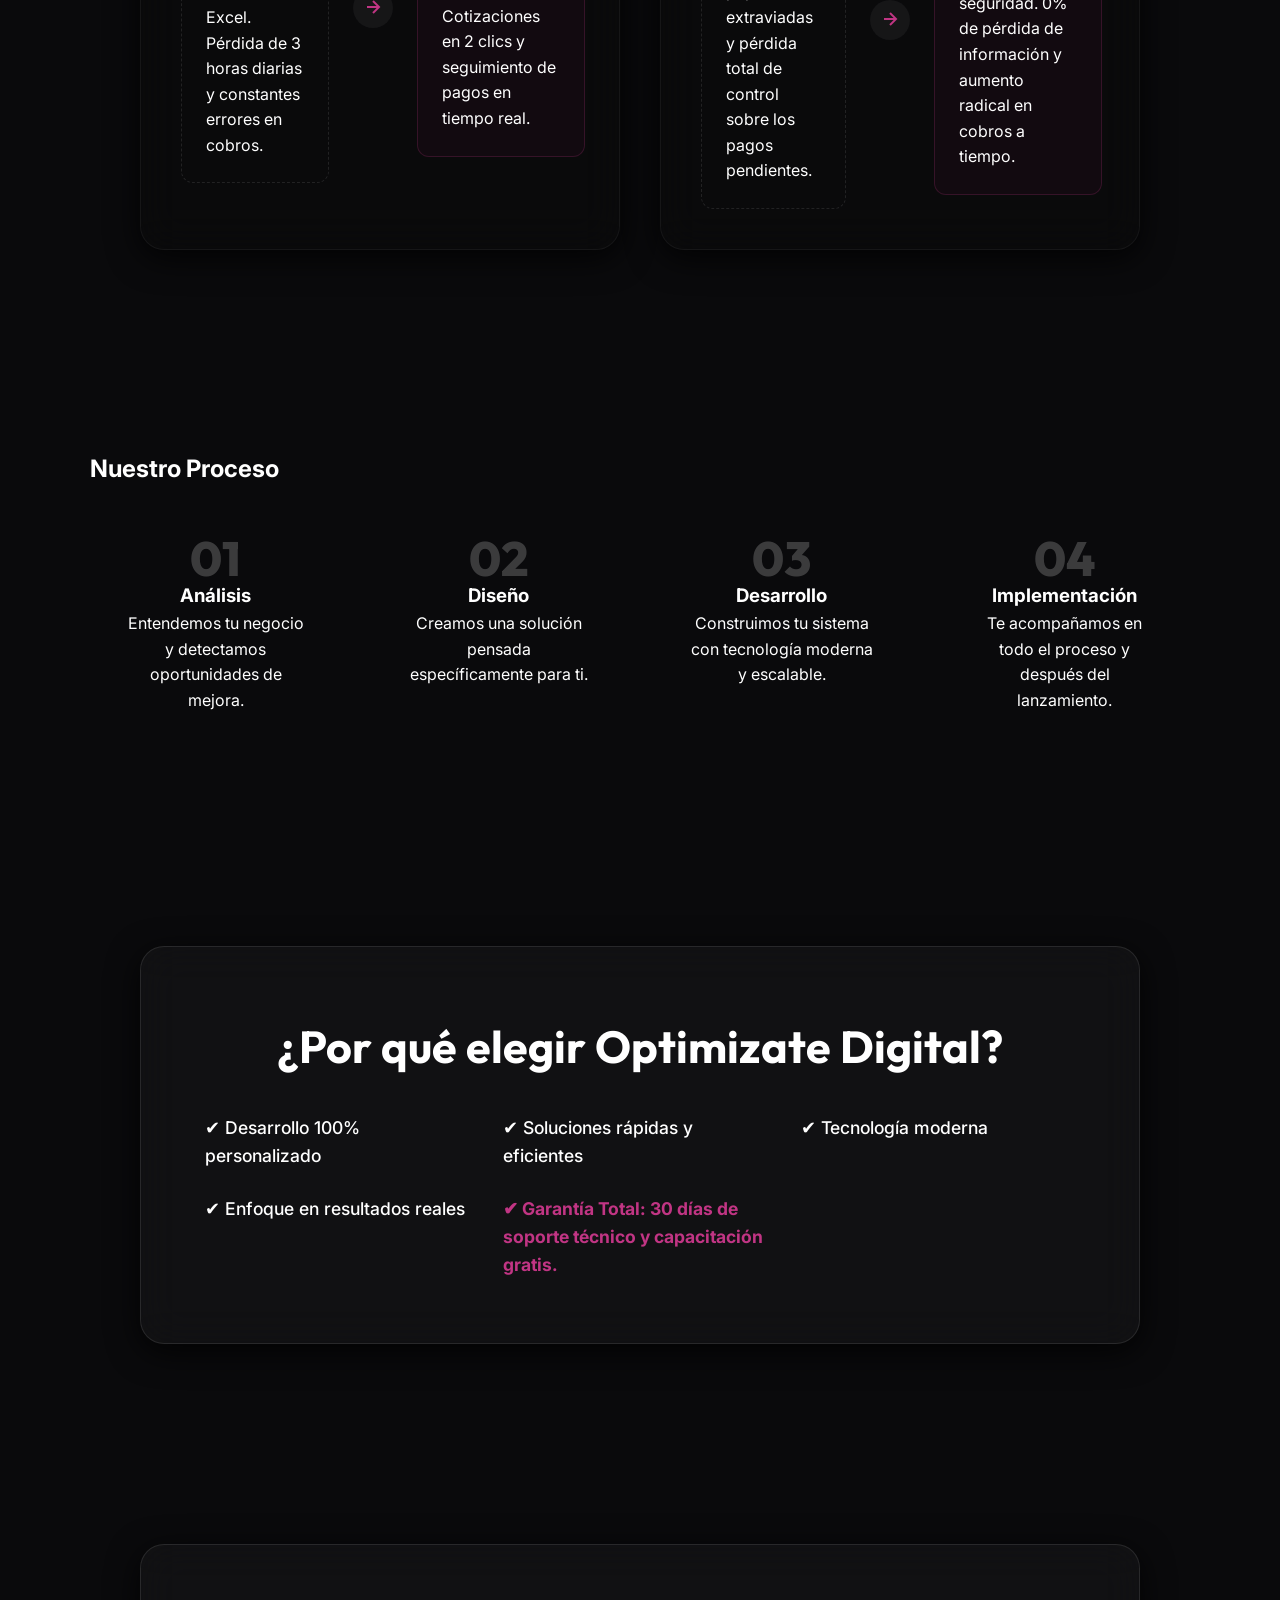
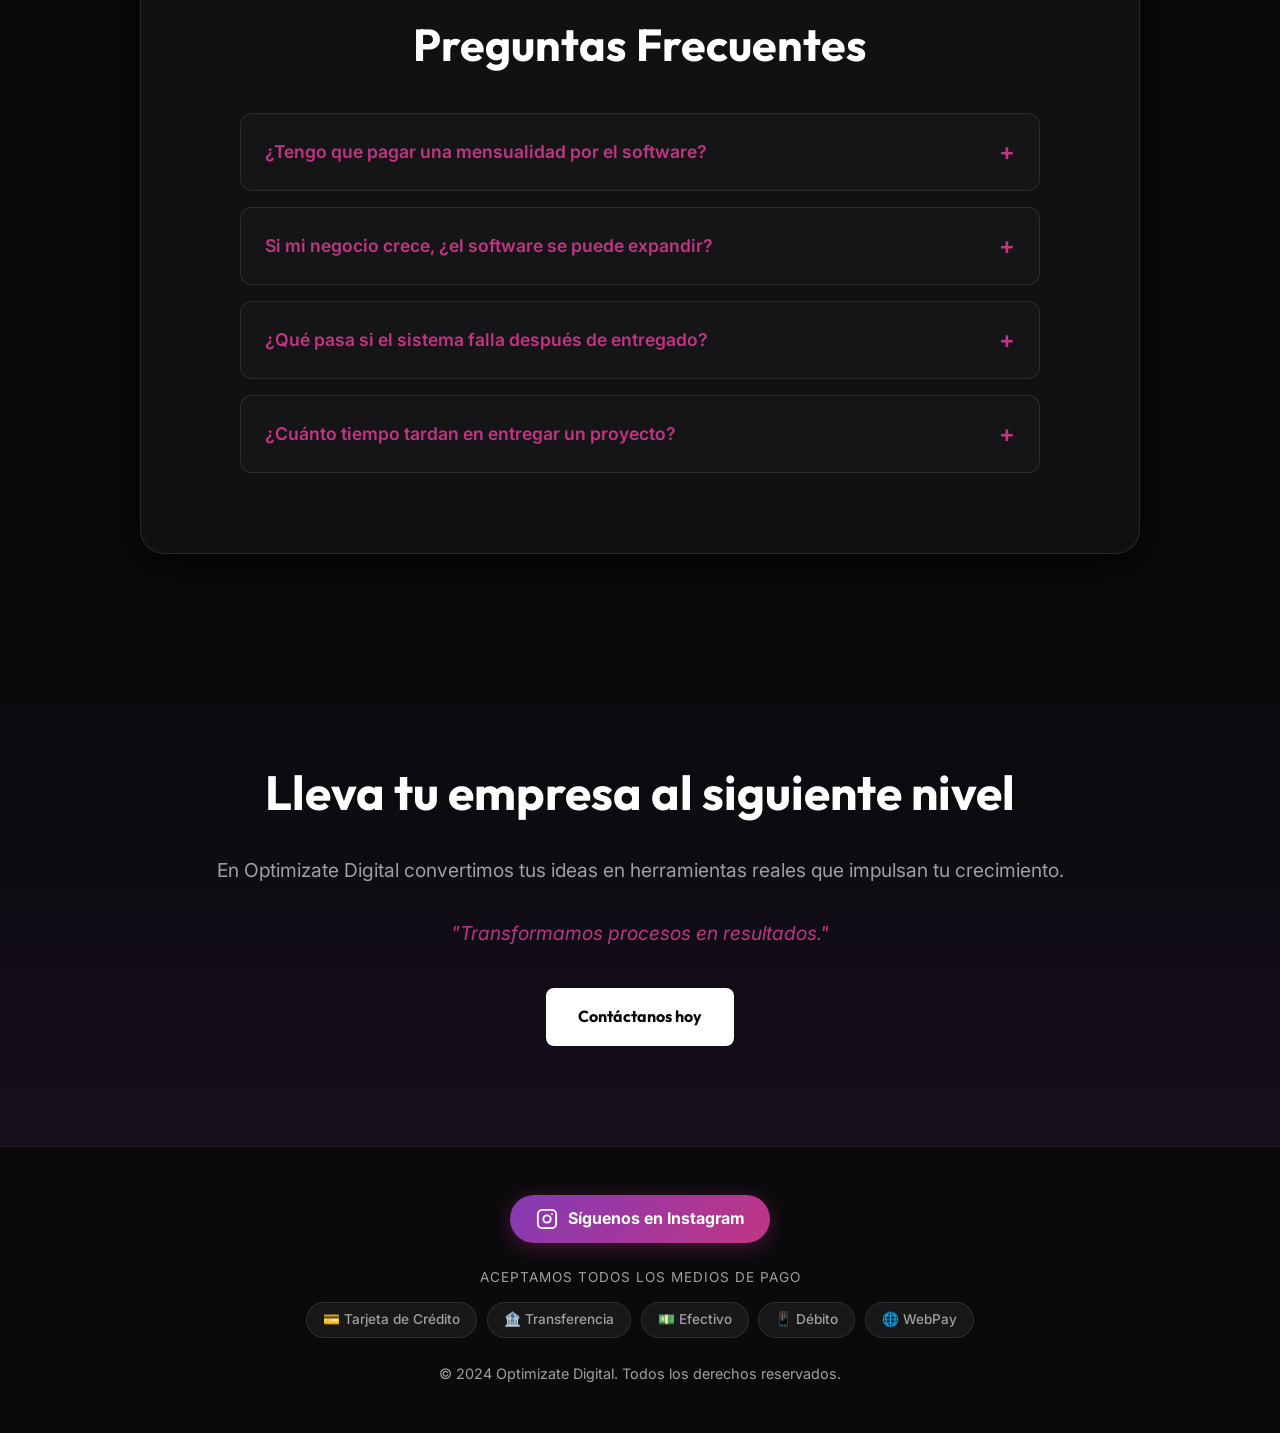
==== commit 24c8bfb4: "Update whatsapp logo and premium success cases UI" ====
--- a/index.html
+++ b/index.html
@@ -8,6 +8,7 @@
     <link rel="preconnect" href="https://fonts.googleapis.com">
     <link rel="preconnect" href="https://fonts.gstatic.com" crossorigin>
     <link href="https://fonts.googleapis.com/css2?family=Outfit:wght@300;400;600;800&family=Inter:wght@300;400;600&display=swap" rel="stylesheet">
+    <link href='https://unpkg.com/boxicons@2.1.4/css/boxicons.min.css' rel='stylesheet'>
     <link rel="stylesheet" href="style.css">
 </head>
 <body>
@@ -176,28 +177,34 @@
                 </div>
                 <div class="grid">
                     <div class="glass-card case-card">
-                        <div class="case-tag">Caso: Productora de Eventos</div>
-                        <div class="case-split">
-                            <div class="before">
-                                <h4>❌ Antes</h4>
-                                <p>Cotizaciones manuales en Excel. Pérdida de 3 horas diarias y errores en cobros.</p>
-                            </div>
-                            <div class="after">
-                                <h4>✅ Después</h4>
-                                <p>Sistema automatizado. Cotizaciones en 2 clics y seguimiento de pagos en tiempo real.</p>
+                        <div class="case-tag-badge">CASO: PRODUCTORA DE EVENTOS</div>
+                        <div class="case-split premium-split">
+                            <div class="before-premium">
+                                <h4 class="dim-text">Antes del Sistema</h4>
+                                <p>Cotizaciones manuales en Excel. Pérdida de 3 horas diarias y constantes errores en cobros.</p>
+                            </div>
+                            <div class="divider">
+                                <i class='bx bx-right-arrow-alt'></i>
+                            </div>
+                            <div class="after-premium">
+                                <h4 class="glow-text">Con Optimizate</h4>
+                                <p>Plataforma automatizada. Cotizaciones en 2 clics y seguimiento de pagos en tiempo real.</p>
                             </div>
                         </div>
                     </div>
                     <div class="glass-card case-card">
-                        <div class="case-tag">Caso: Funeraria Local</div>
-                        <div class="case-split">
-                            <div class="before">
-                                <h4>❌ Antes</h4>
-                                <p>Carpetas de papel extraviadas y falta de control sobre pagos pendientes.</p>
-                            </div>
-                            <div class="after">
-                                <h4>✅ Después</h4>
-                                <p>Sistema offline seguro. 0% de pérdida de información y aumento en cobros a tiempo.</p>
+                        <div class="case-tag-badge">CASO: FUNERARIA LOCAL</div>
+                        <div class="case-split premium-split">
+                            <div class="before-premium">
+                                <h4 class="dim-text">Antes del Sistema</h4>
+                                <p>Carpetas de papel extraviadas y pérdida total de control sobre los pagos pendientes.</p>
+                            </div>
+                            <div class="divider">
+                                <i class='bx bx-right-arrow-alt'></i>
+                            </div>
+                            <div class="after-premium">
+                                <h4 class="glow-text">Con Optimizate</h4>
+                                <p>Software offline de alta seguridad. 0% de pérdida de información y aumento radical en cobros a tiempo.</p>
                             </div>
                         </div>
                     </div>
@@ -319,8 +326,8 @@
 
     <!-- WhatsApp Floating Button -->
     <a href="https://wa.me/56973487761?text=Hola%20Paolo,%20estoy%20interesado%20en%20los%20servicios%20de%20Optimizate%20Digital." class="whatsapp-float" target="_blank" aria-label="Chat en WhatsApp">
-        <svg xmlns="http://www.w3.org/2000/svg" viewBox="0 0 24 24" width="30" height="30" fill="white">
-            <path d="M12.031 0C5.385 0 .003 5.383.003 12.028c0 2.124.553 4.198 1.604 6.014L0 24l6.14-1.61c1.782 1.01 3.811 1.543 5.89 1.543h.005c6.643 0 12.023-5.382 12.023-12.027 0-3.218-1.253-6.246-3.528-8.522C18.254 1.11 15.23 0 12.031 0zm0 1.928c2.705 0 5.247 1.054 7.159 2.966 1.913 1.913 2.965 4.455 2.965 7.16 0 5.582-4.542 10.123-10.124 10.123h-.004c-1.874 0-3.71-.505-5.318-1.46l-.382-.228-3.951 1.036 1.054-3.853-.25-.398c-1.05-1.673-1.602-3.606-1.602-5.586C1.928 6.471 6.47 1.928 12.031 1.928zm5.666 8.232c-.31-.155-1.838-.908-2.124-1.011-.286-.104-.495-.155-.704.155-.208.31-.803 1.011-.984 1.218-.182.208-.364.234-.674.078-.31-.155-1.312-.484-2.5-1.543-.925-.824-1.55-1.841-1.732-2.152-.182-.31-.02-.478.136-.632.139-.14.31-.363.465-.544.155-.181.208-.31.31-.518.104-.208.052-.389-.026-.544-.078-.155-.704-1.697-.963-2.324-.252-.609-.508-.526-.704-.536-.182-.01-.389-.01-.598-.01-.208 0-.544.078-.83.389-.286.31-1.088 1.062-1.088 2.593 0 1.53 1.115 3.007 1.271 3.215.155.208 2.193 3.348 5.311 4.693.742.319 1.32.51 1.77.653.744.238 1.423.204 1.956.124.598-.089 1.838-.752 2.097-1.478.26-.726.26-1.348.182-1.478-.078-.13-.286-.208-.598-.363z"/>
+        <svg xmlns="http://www.w3.org/2000/svg" viewBox="0 0 24 24" width="35" height="35" fill="white">
+            <path d="M19.001 4.908A9.817 9.817 0 0 0 11.992 2C6.534 2 2.085 6.448 2.08 11.908c0 1.748.458 3.45 1.321 4.956L2 22l5.255-1.377a9.916 9.916 0 0 0 4.737 1.206h.005c5.46 0 9.908-4.448 9.913-9.913A9.872 9.872 0 0 0 19.001 4.908zm-7.008 15.228h-.003a8.212 8.212 0 0 1-4.143-1.118l-.297-.176-3.083.809.822-3.006-.193-.307a8.243 8.243 0 0 1-1.261-4.382c.004-4.542 3.701-8.238 8.249-8.238 2.2 0 4.269.858 5.825 2.417a8.204 8.204 0 0 1 2.413 5.82c-.005 4.541-3.702 8.238-8.244 8.238zm4.516-6.17c-.247-.124-1.463-.723-1.692-.806-.228-.083-.395-.124-.561.124-.166.248-.64 .806-.784.97-.144.165-.289.186-.536.062-.247-.124-1.045-.385-1.99-1.23-.735-.658-1.231-1.472-1.375-1.72-.144-.248-.015-.382.109-.505.111-.11.247-.289.37-.433.123-.145.165-.248.247-.413.082-.165.041-.31-.021-.434-.062-.124-.56-1.352-.767-1.85-.202-.486-.407-.42-.56-.427-.144-.006-.31-.006-.475-.006a.91.91 0 0 0-.661.309c-.227.248-.867.847-.867 2.066s.888 2.396 1.011 2.561c.124.165 1.748 2.668 4.232 3.739.591.254 1.053.406 1.413.52.593.188 1.134.161 1.56.098.476-.071 1.463-.598 1.669-1.176.206-.578.206-1.074.144-1.176-.062-.104-.227-.165-.475-.289z"/>
         </svg>
     </a>
 
--- a/style.css
+++ b/style.css
@@ -629,41 +629,116 @@
     100% { transform: translateX(-50%); }
 }
 
-/* Success Cases */
+/* Premium Success Cases */
 .case-card {
     padding: 2.5rem;
     text-align: left;
-}
-
-.case-tag {
-    font-size: 0.8rem;
+    background: rgba(10, 10, 12, 0.4);
+    border: 1px solid rgba(255, 255, 255, 0.05);
+    position: relative;
+    overflow: hidden;
+}
+
+.case-card::before {
+    content: '';
+    position: absolute;
+    top: 0; left: 0; width: 100%; height: 3px;
+    background: linear-gradient(90deg, var(--accent), var(--primary-light));
+    opacity: 0.5;
+}
+
+.case-tag-badge {
+    display: inline-block;
+    font-size: 0.75rem;
     font-weight: 800;
-    color: var(--primary-light);
-    letter-spacing: 2px;
-    margin-bottom: 1.5rem;
+    color: #fff;
+    background: linear-gradient(135deg, var(--accent), var(--primary-light));
+    padding: 0.4rem 1rem;
+    border-radius: 30px;
+    letter-spacing: 1.5px;
+    margin-bottom: 2rem;
     text-transform: uppercase;
-}
-
-.case-split {
-    display: flex;
-    gap: 2rem;
-}
-
-.case-split > div {
+    box-shadow: 0 4px 15px rgba(193, 53, 132, 0.3);
+}
+
+.premium-split {
+    display: flex;
+    align-items: center;
+    gap: 1.5rem;
+}
+
+.premium-split > div {
     flex: 1;
-    background: rgba(0, 0, 0, 0.2);
+}
+
+.divider {
+    flex: 0 0 auto !important;
+    display: flex;
+    justify-content: center;
+    align-items: center;
+    width: 40px;
+    height: 40px;
+    background: rgba(255,255,255,0.05);
+    border-radius: 50%;
+    color: var(--primary-light);
+    font-size: 1.5rem;
+}
+
+.before-premium, .after-premium {
     padding: 1.5rem;
     border-radius: 12px;
-    border: 1px solid var(--glass-border);
-}
-
-.case-split h4 {
-    margin-bottom: 0.5rem;
+}
+
+.before-premium {
+    border: 1px dashed rgba(255, 255, 255, 0.1);
+}
+
+.after-premium {
+    background: rgba(193, 53, 132, 0.05);
+    border: 1px solid rgba(193, 53, 132, 0.2);
+    position: relative;
+}
+
+.after-premium::after {
+    content: '';
+    position: absolute;
+    top: -10px; right: -10px; width: 50px; height: 50px;
+    background: var(--primary-light);
+    filter: blur(40px);
+    z-index: -1;
+    opacity: 0.3;
+}
+
+.dim-text {
+    color: #888;
     font-size: 1.1rem;
-}
-
-.before h4 { color: #ff4757; }
-.after h4 { color: #2ed573; }
+    margin-bottom: 0.8rem;
+    display: flex;
+    align-items: center;
+    gap: 0.5rem;
+}
+
+.dim-text::before {
+    content: '\eb7a'; /* bx-x */
+    font-family: 'boxicons';
+    color: #ff4757;
+}
+
+.glow-text {
+    color: #fff;
+    font-size: 1.1rem;
+    margin-bottom: 0.8rem;
+    display: flex;
+    align-items: center;
+    gap: 0.5rem;
+    text-shadow: 0 0 10px rgba(193, 53, 132, 0.5);
+}
+
+.glow-text::before {
+    content: '\eb81'; /* bx-check */
+    font-family: 'boxicons';
+    color: #2ed573;
+}
 
 /* FAQ Section */
 .faq-container {
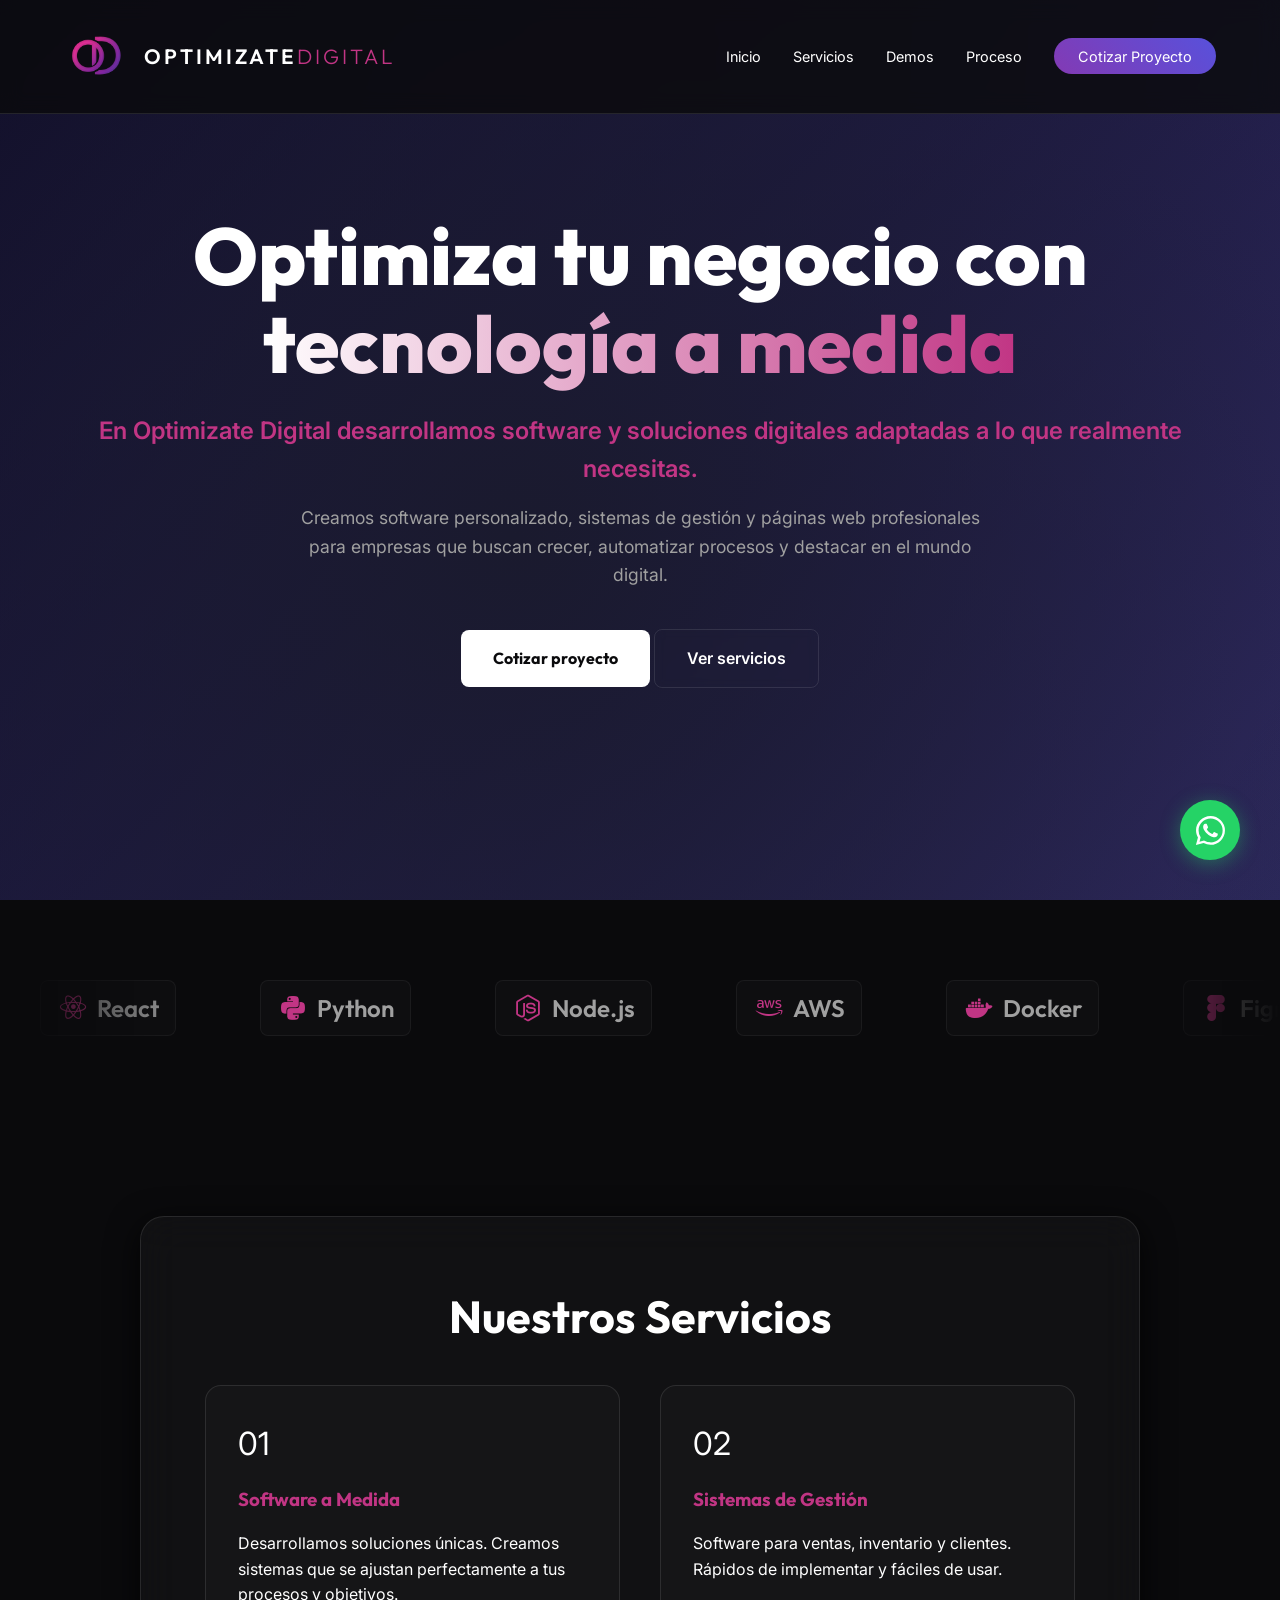
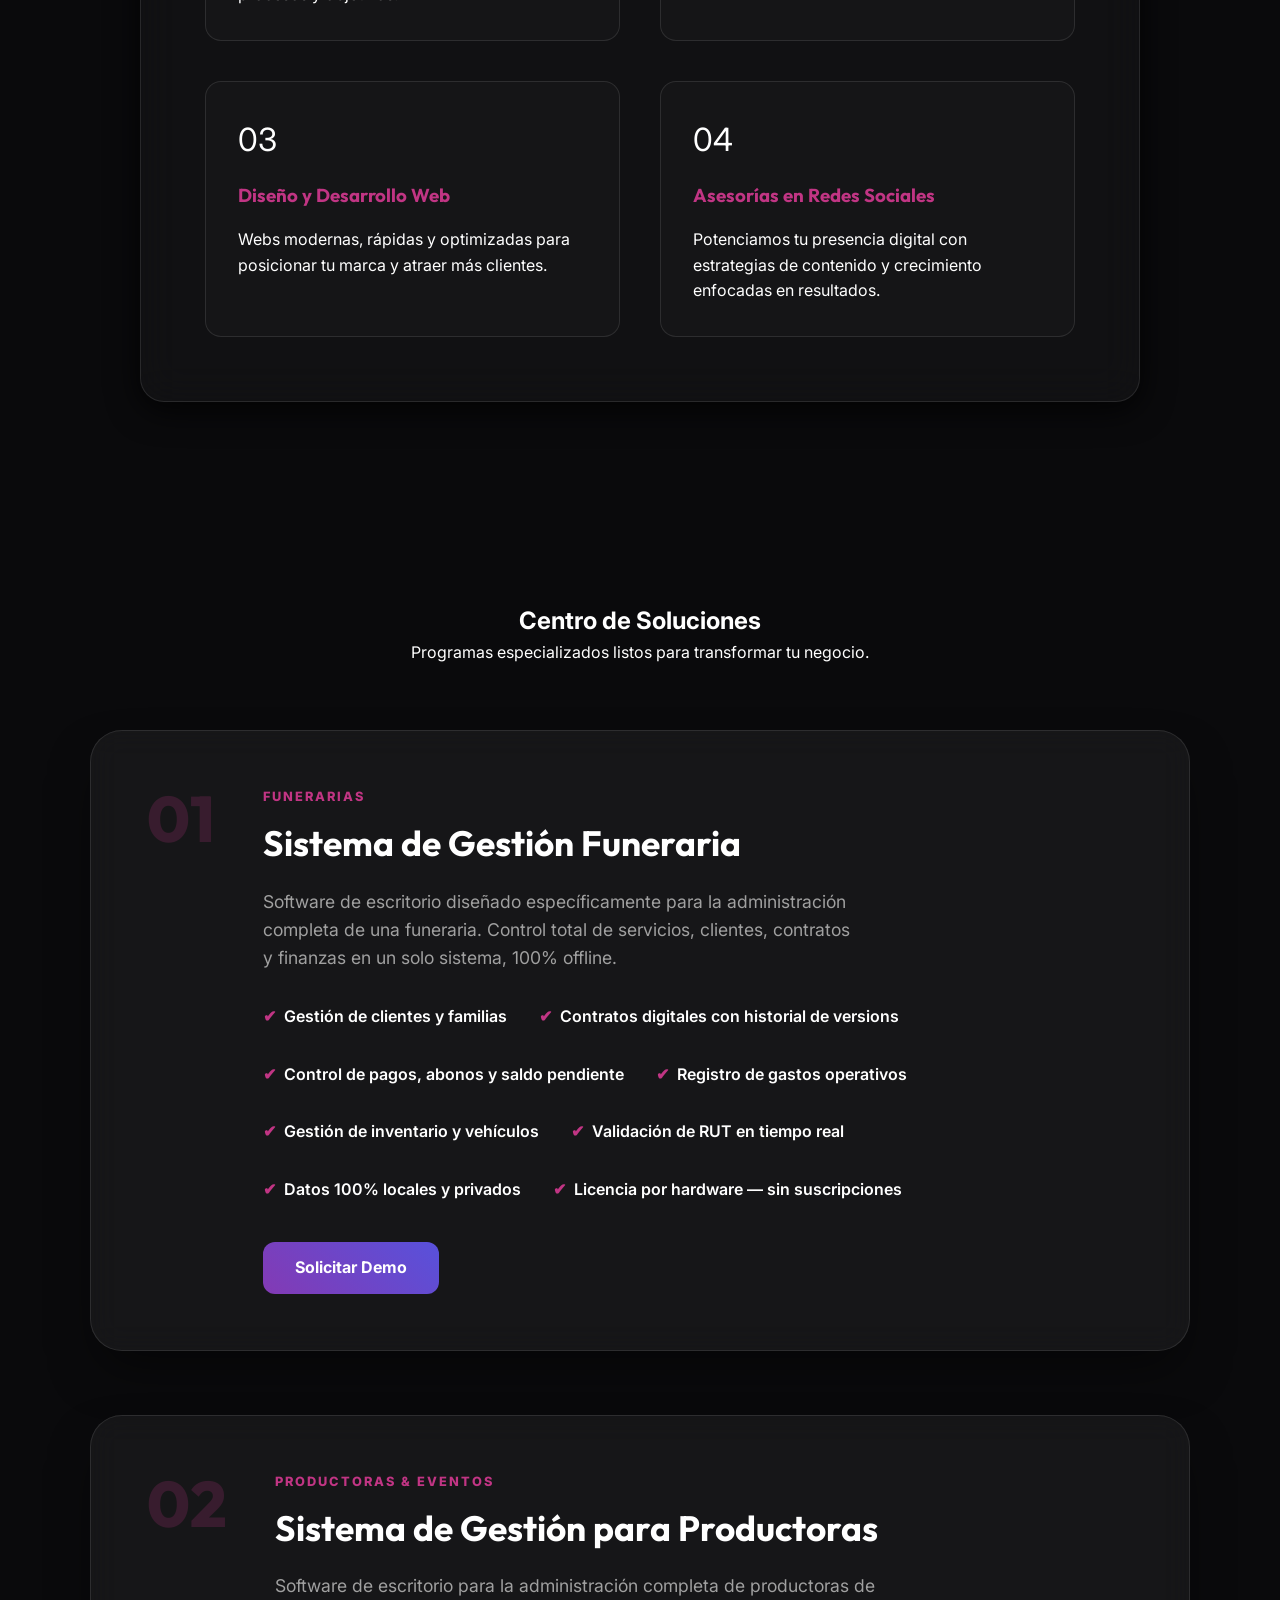
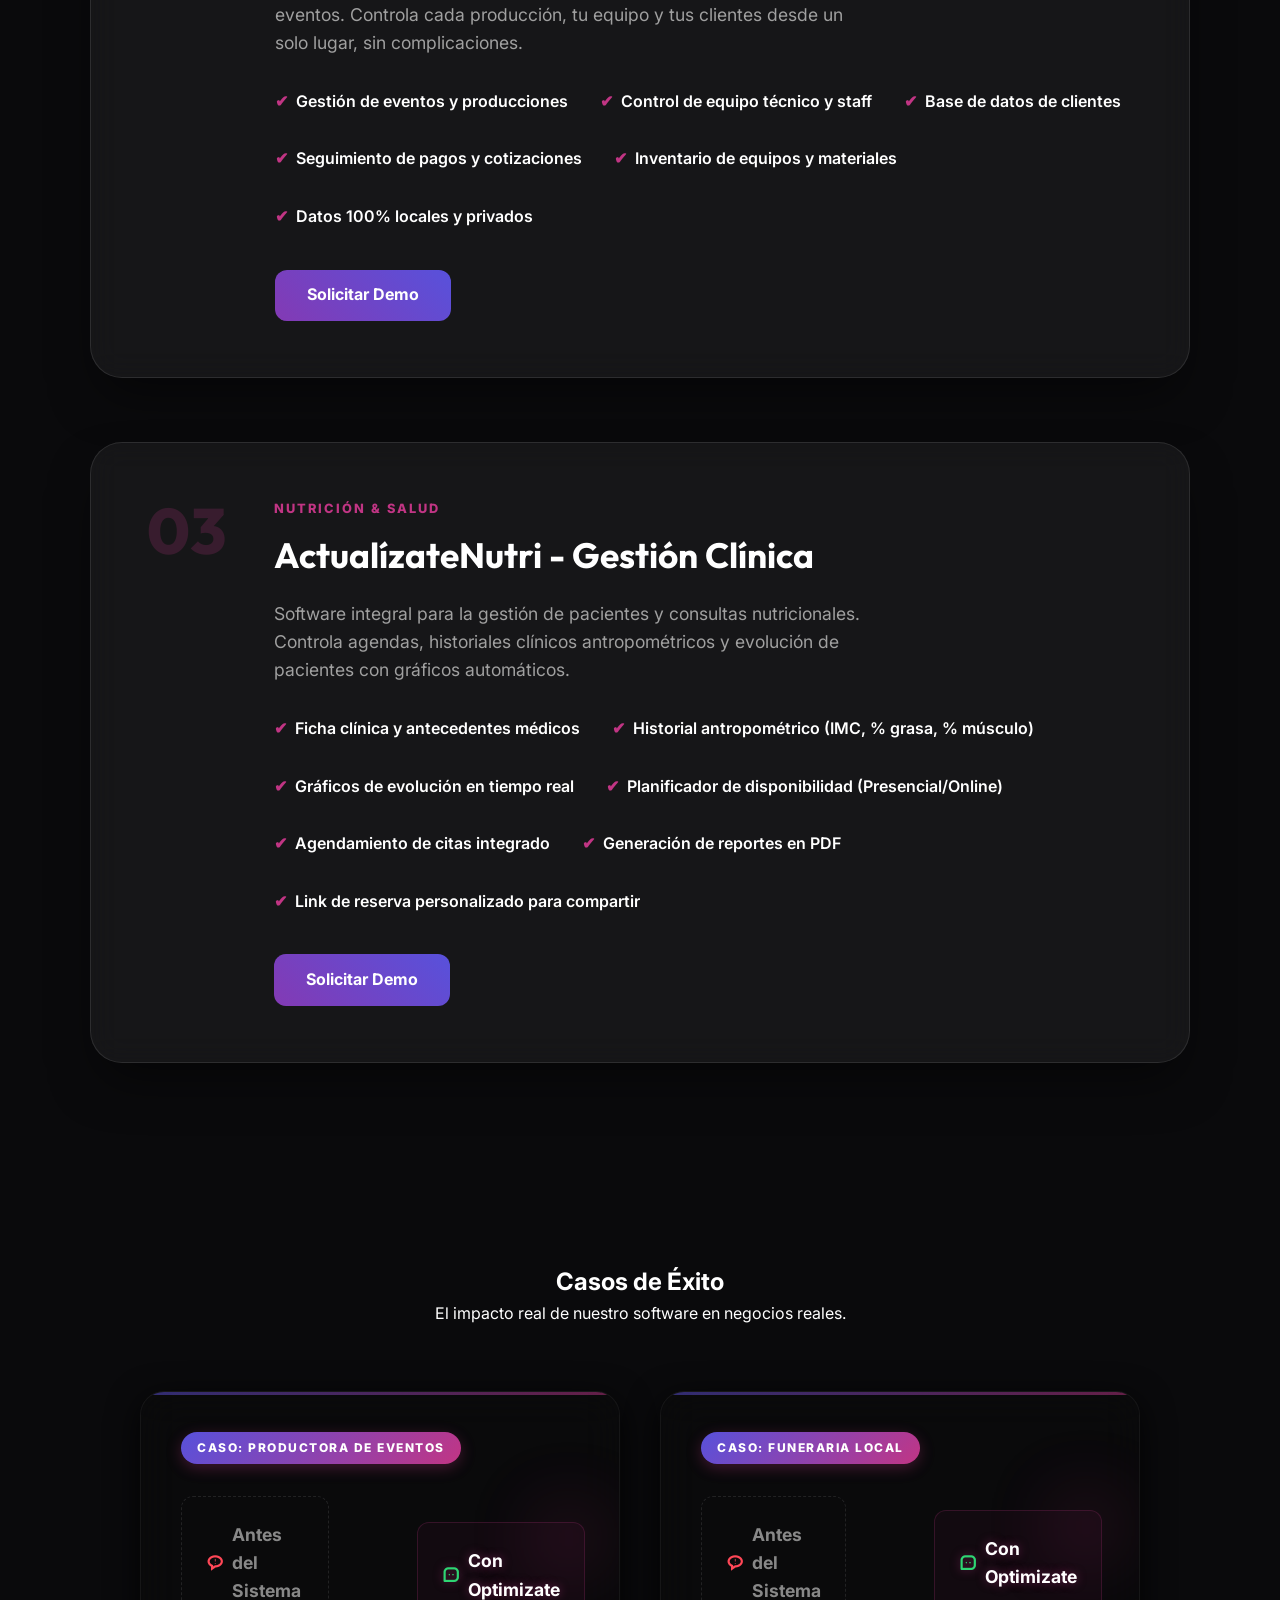
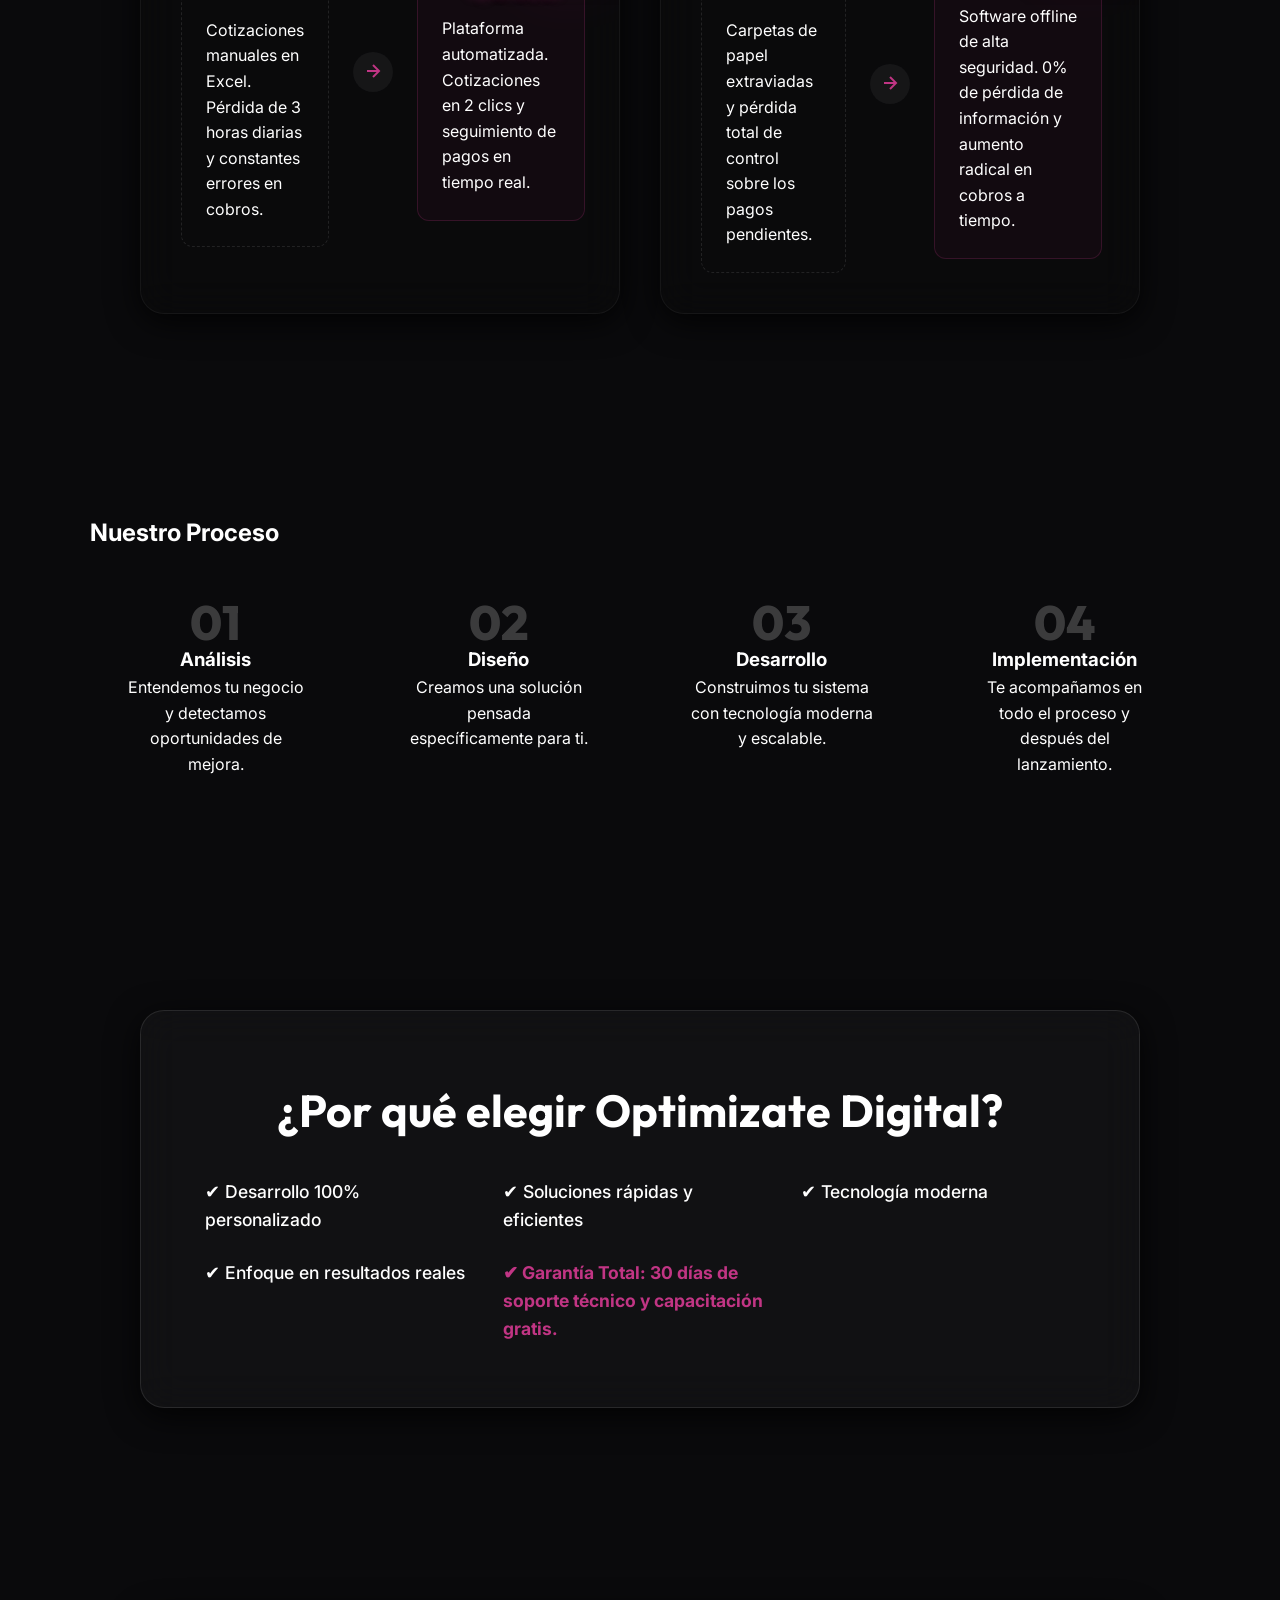
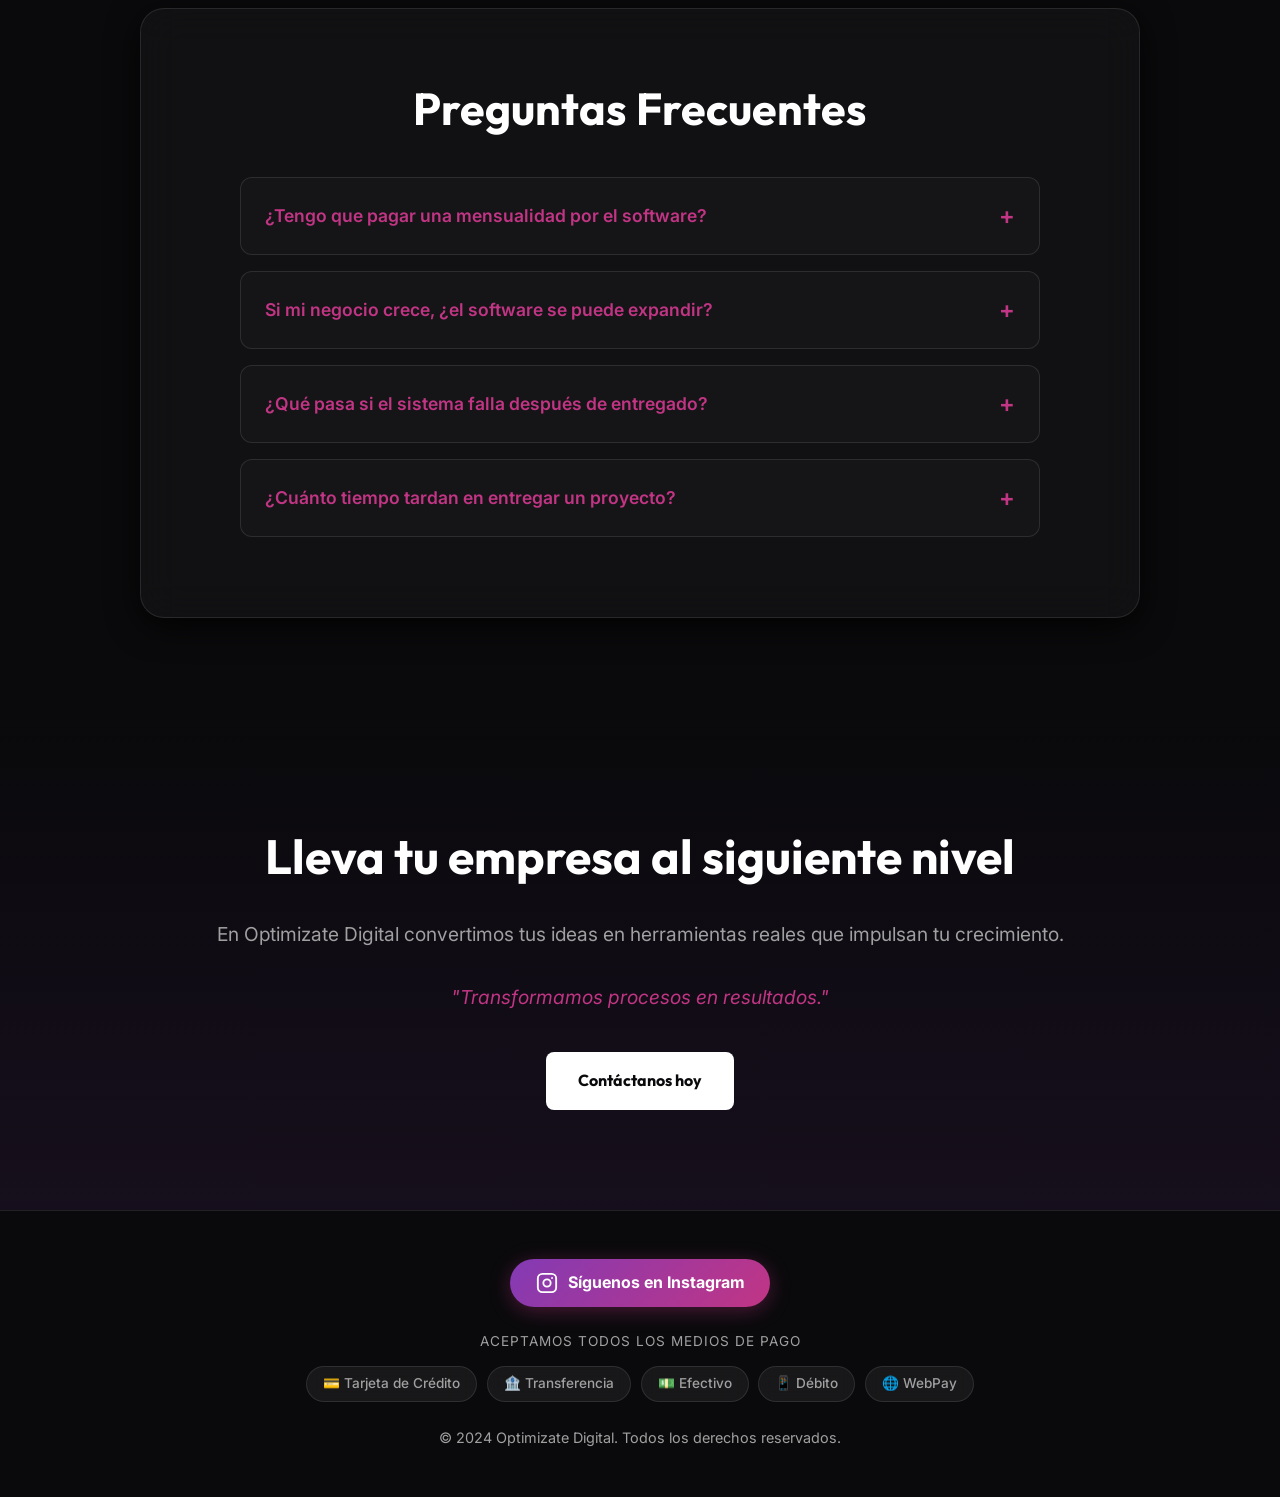
==== commit 94d60315: "Fix marquee html structure" ====
--- a/index.html
+++ b/index.html
@@ -62,8 +62,22 @@
         <!-- Tech Stack Marquee -->
         <div class="tech-marquee-container">
             <div class="tech-marquee">
-                <span>React</span><span>Python</span><span>Node.js</span><span>AWS</span><span>Docker</span><span>Tauri</span><span>Figma</span><span>TypeScript</span><span>SQL</span>
-                <span>React</span><span>Python</span><span>Node.js</span><span>AWS</span><span>Docker</span><span>Tauri</span><span>Figma</span><span>TypeScript</span><span>SQL</span>
+                <span class="tech-item"><i class='bx bxl-react'></i> React</span>
+                <span class="tech-item"><i class='bx bxl-python'></i> Python</span>
+                <span class="tech-item"><i class='bx bxl-nodejs'></i> Node.js</span>
+                <span class="tech-item"><i class='bx bxl-aws'></i> AWS</span>
+                <span class="tech-item"><i class='bx bxl-docker'></i> Docker</span>
+                <span class="tech-item"><i class='bx bxl-figma'></i> Figma</span>
+                <span class="tech-item"><i class='bx bxl-apple'></i> macOS</span>
+                <span class="tech-item"><i class='bx bxl-windows'></i> Windows</span>
+                <span class="tech-item"><i class='bx bxl-react'></i> React</span>
+                <span class="tech-item"><i class='bx bxl-python'></i> Python</span>
+                <span class="tech-item"><i class='bx bxl-nodejs'></i> Node.js</span>
+                <span class="tech-item"><i class='bx bxl-aws'></i> AWS</span>
+                <span class="tech-item"><i class='bx bxl-docker'></i> Docker</span>
+                <span class="tech-item"><i class='bx bxl-figma'></i> Figma</span>
+                <span class="tech-item"><i class='bx bxl-apple'></i> macOS</span>
+                <span class="tech-item"><i class='bx bxl-windows'></i> Windows</span>
             </div>
         </div>
 
--- a/style.css
+++ b/style.css
@@ -601,27 +601,50 @@
 .tech-marquee-container {
     width: 100%;
     overflow: hidden;
-    background: rgba(0, 0, 0, 0.2);
-    border-top: 1px solid var(--glass-border);
-    border-bottom: 1px solid var(--glass-border);
-    padding: 1.5rem 0;
-    margin: 2rem 0;
+    background: transparent;
+    padding: 2rem 0;
+    margin: 3rem 0;
     white-space: nowrap;
+    position: relative;
+    -webkit-mask-image: linear-gradient(to right, transparent, black 15%, black 85%, transparent);
+    mask-image: linear-gradient(to right, transparent, black 15%, black 85%, transparent);
 }
 
 .tech-marquee {
     display: inline-block;
-    animation: scroll 20s linear infinite;
-}
-
-.tech-marquee span {
+    animation: scroll 25s linear infinite;
+}
+
+.tech-marquee:hover {
+    animation-play-state: paused;
+}
+
+.tech-item {
+    display: inline-flex;
+    align-items: center;
+    gap: 0.5rem;
     font-family: var(--font-heading);
     font-size: 1.5rem;
-    font-weight: 800;
+    font-weight: 600;
     color: var(--text-dim);
-    margin: 0 3rem;
-    text-transform: uppercase;
-    letter-spacing: 2px;
+    margin: 0 2.5rem;
+    padding: 0.5rem 1rem;
+    border-radius: 8px;
+    background: rgba(255, 255, 255, 0.02);
+    border: 1px solid rgba(255, 255, 255, 0.05);
+    transition: all 0.3s ease;
+}
+
+.tech-item i {
+    font-size: 2rem;
+    color: var(--primary-light);
+}
+
+.tech-item:hover {
+    color: #fff;
+    background: rgba(193, 53, 132, 0.1);
+    border-color: rgba(193, 53, 132, 0.3);
+    transform: translateY(-5px);
 }
 
 @keyframes scroll {
